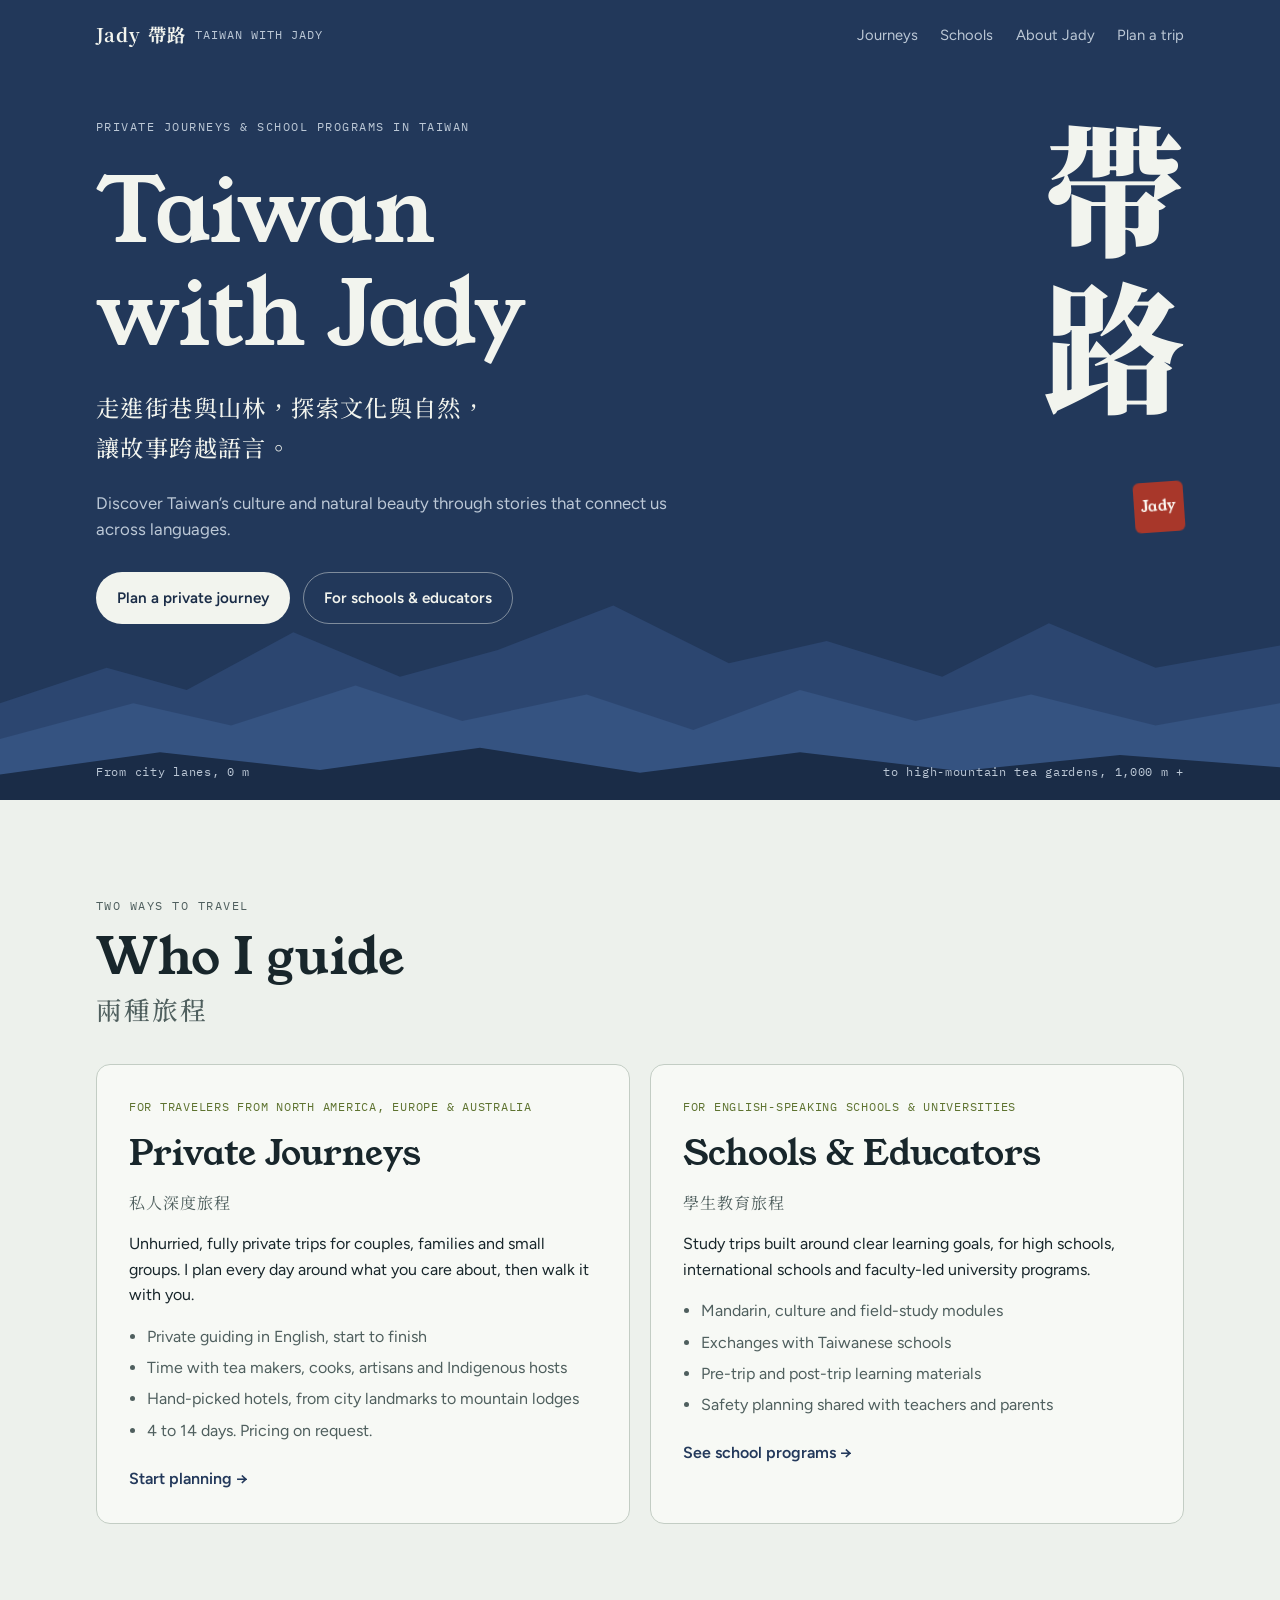
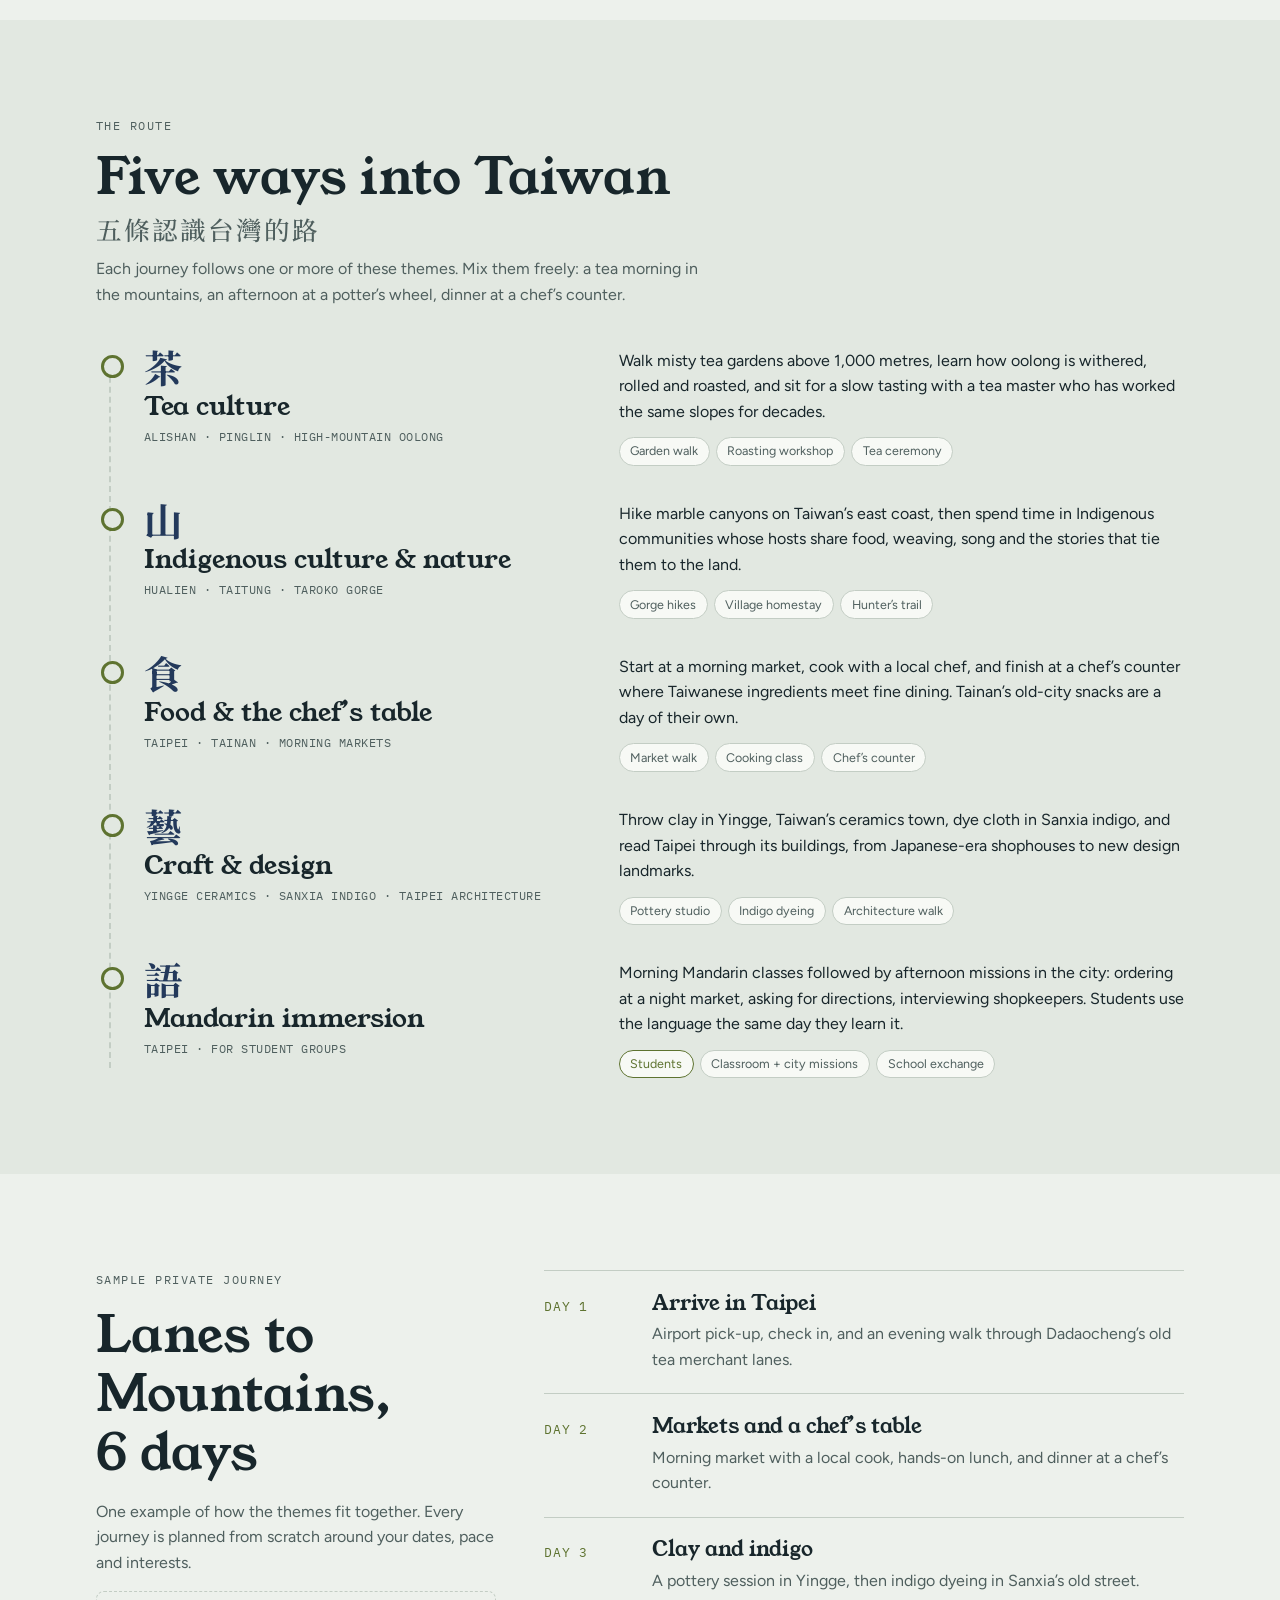
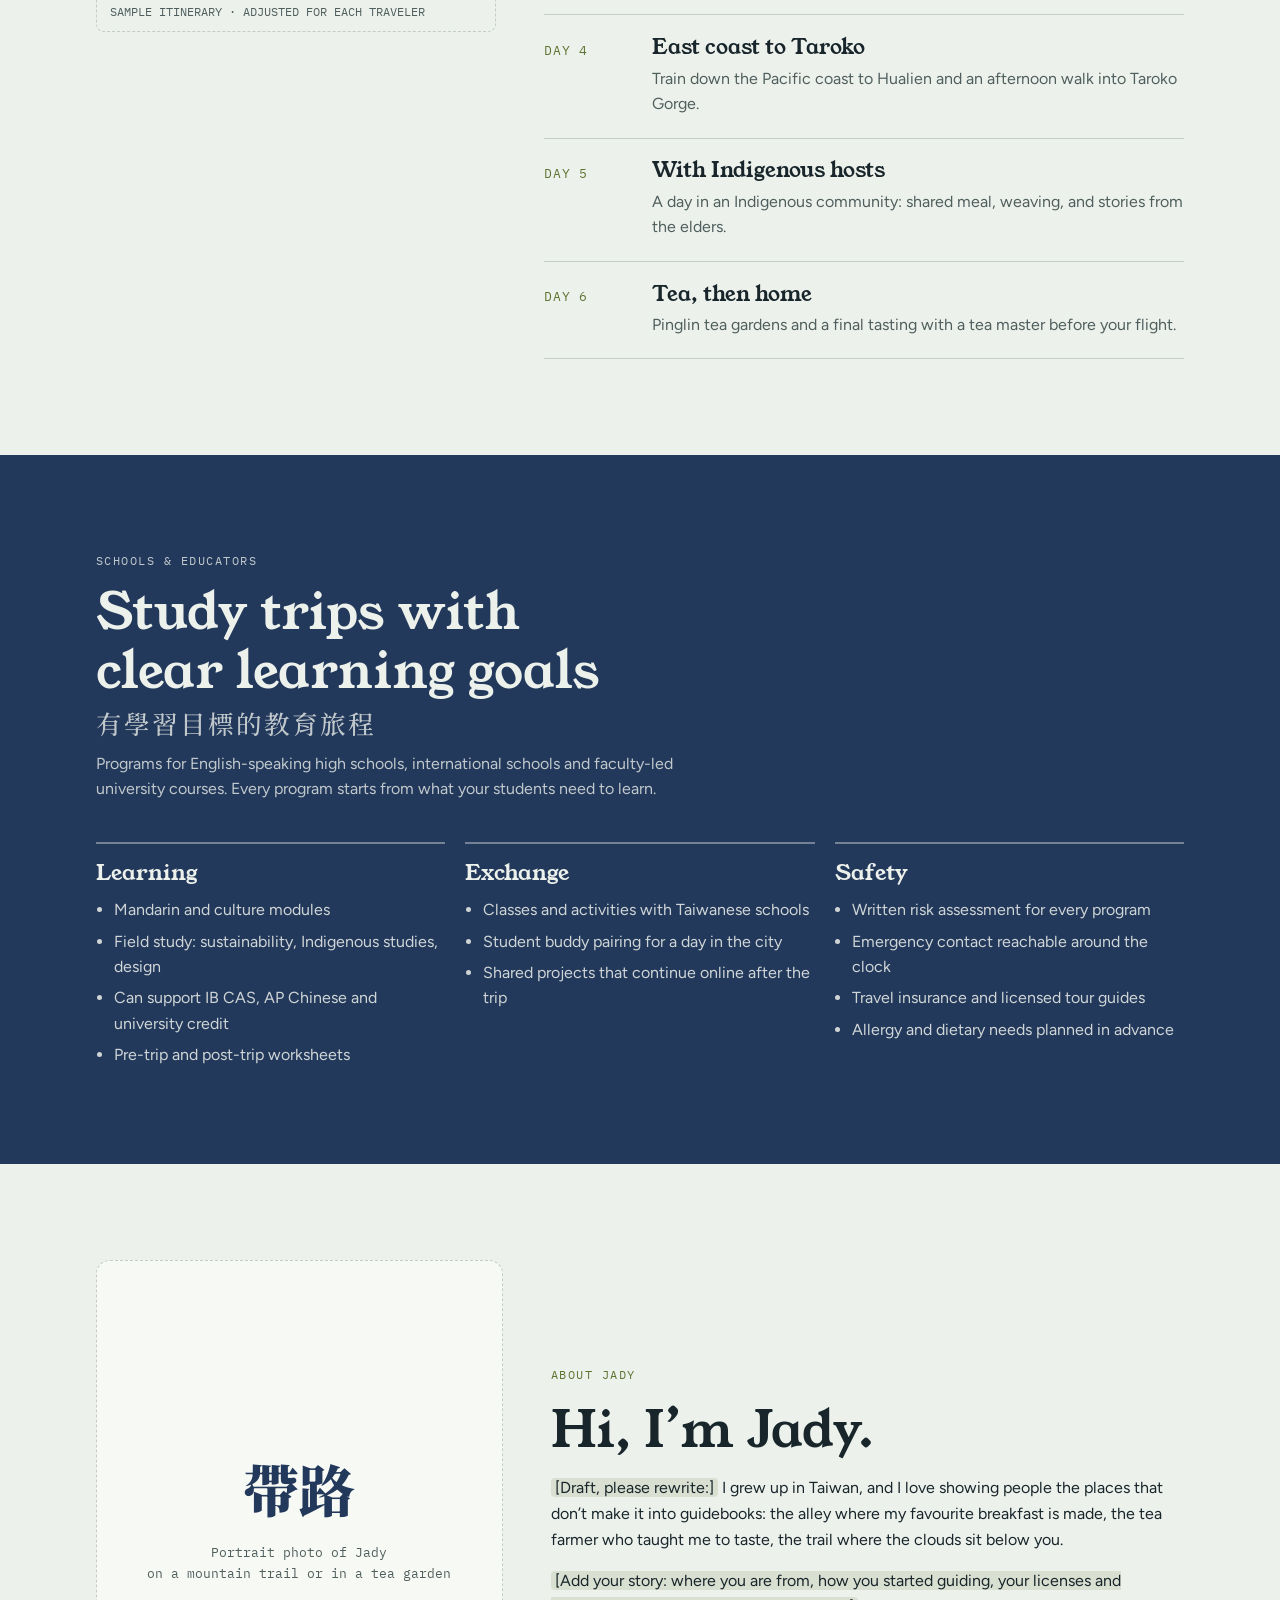
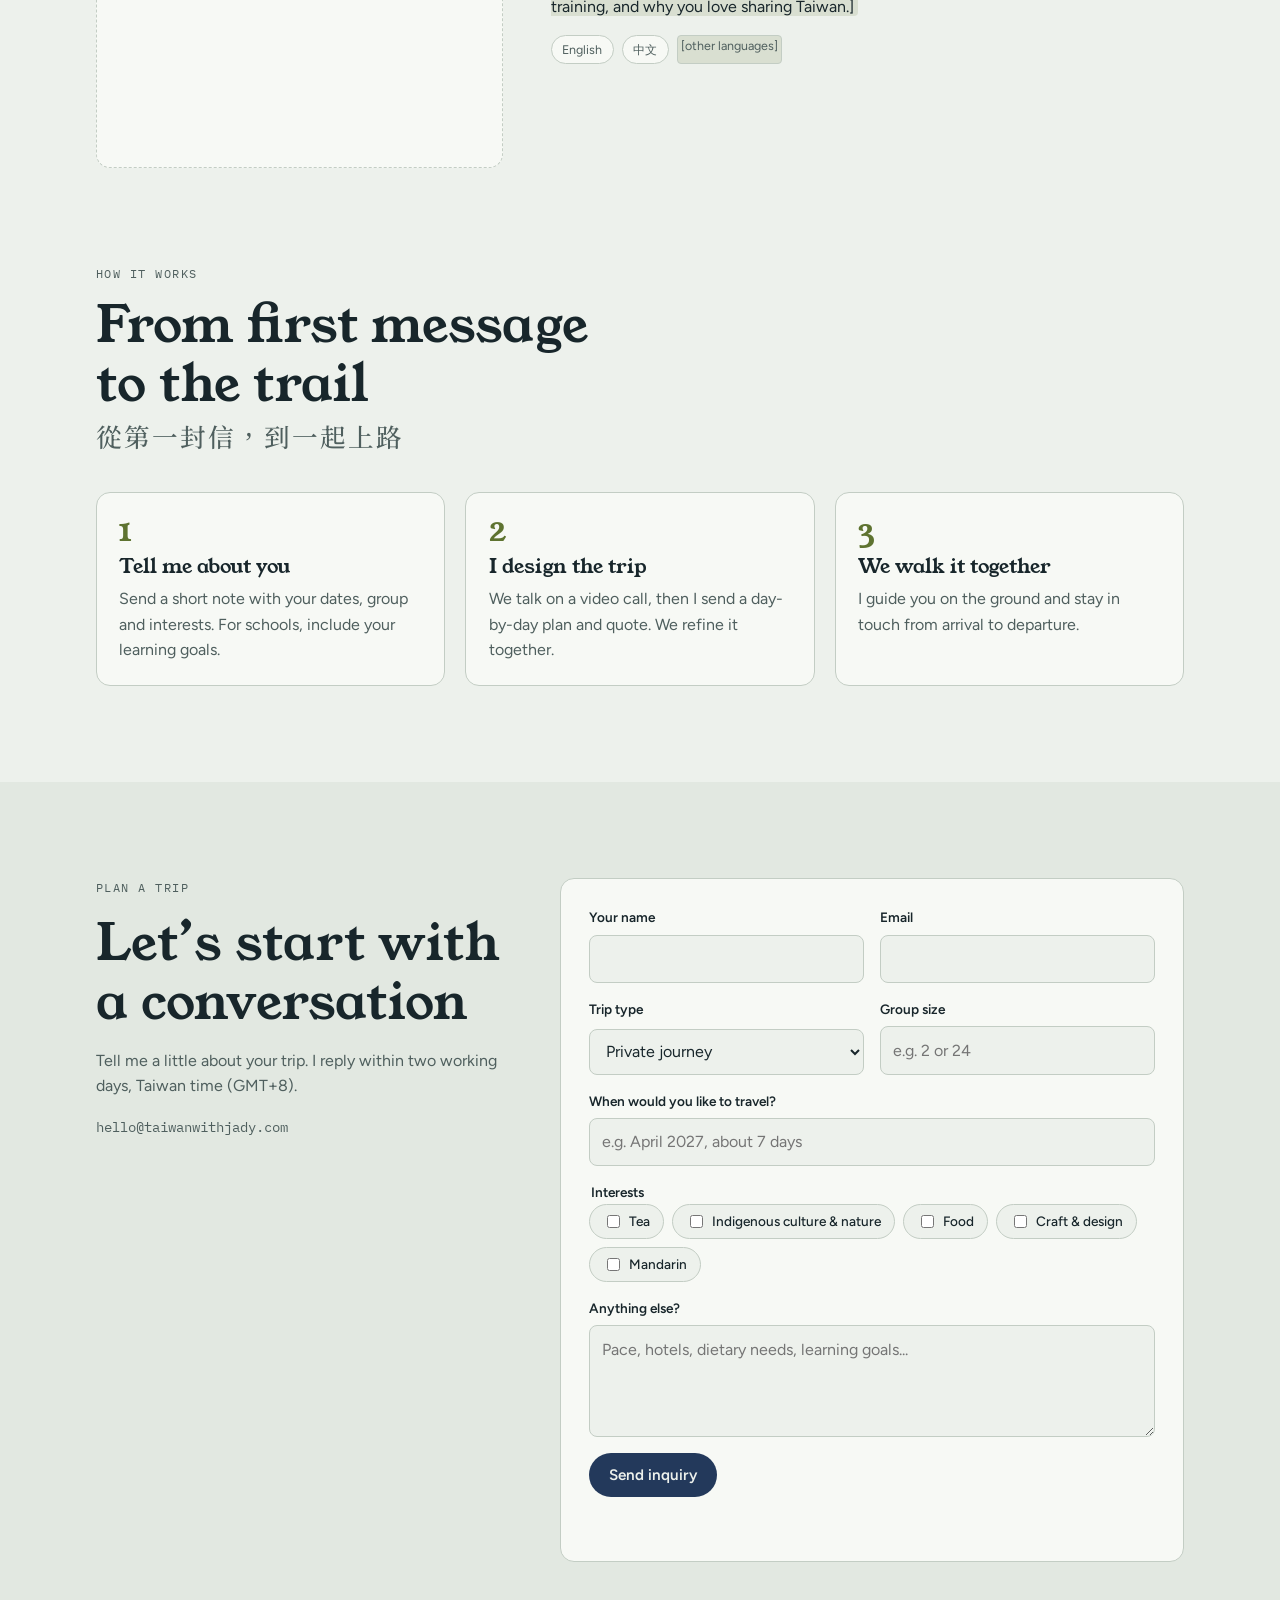
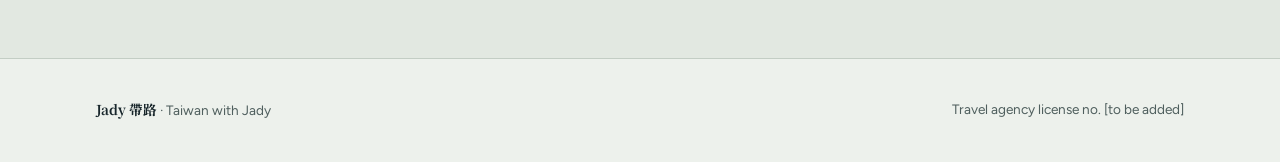
==== index.html @ 29a4a25d "Add Taiwan with Jady website Co-Authored-By: Claude Opus 5.5 <noreply@anthropic.com>" ====
<!doctype html>
<html lang="en">
<head>
<meta charset="utf-8">
<meta name="viewport" content="width=device-width, initial-scale=1, viewport-fit=cover">
<title>Taiwan with Jady | Jady 帶路</title>
<meta name="description" content="Private journeys and school study trips in Taiwan: tea, Indigenous culture and nature, food, craft and Mandarin immersion, guided by Jady.">
<meta property="og:title" content="Taiwan with Jady | Jady 帶路">
<meta property="og:description" content="Discover Taiwan’s culture and natural beauty through stories that connect us across languages.">
<meta name="color-scheme" content="light dark">
<link rel="preconnect" href="https://fonts.googleapis.com">
<link rel="preconnect" href="https://fonts.gstatic.com" crossorigin>
<link rel="stylesheet" href="https://fonts.googleapis.com/css2?family=Young+Serif&family=Noto+Serif+TC:wght@500;700;900&family=Figtree:wght@400;500;600&family=IBM+Plex+Mono:wght@400;500&display=swap">
<style>
/* Layout: an indigo-dyed mountain hero, then the page walks a dashed trail from city lanes to mountain tea gardens; each stop is a theme. */
:root{
  --paper:#EDF1EC;      /* mountain mist, faint tea-green bias */
  --paper-2:#E2E8E1;
  --card:#F7F9F5;
  --ink:#18262B;
  --muted:#4F5F5E;
  --line:#C3CDC4;
  --indigo:#23395B;     /* 藍染 indigo */
  --tea:#5E7330;        /* oolong leaf */
  --seal:#A8372A;       /* name-seal red, used only for the seal */
  --hero-bg:#22385A;
  --hero-fg:#F2F4EE;
  --hero-muted:#BCC8D6;
  --ridge-1:#2C4670;
  --ridge-2:#355381;
  --ridge-3:#1A2C47;
  --btn-bg:#F2F4EE;
  --btn-fg:#1A2C47;
  --focus:#C99A3B;

  --f-display:"Young Serif", "Iowan Old Style", Georgia, serif;
  --f-han:"Noto Serif TC", "Songti TC", "PMingLiU", serif;
  --f-body:"Figtree", "Helvetica Neue", Arial, sans-serif;
  --f-mono:"IBM Plex Mono", ui-monospace, Menlo, monospace;

  --s-1:.875rem; --s0:1rem; --s1:1.25rem; --s2:1.6rem; --s3:2.2rem; --s4:3.2rem;
  --wrap:1120px;
}
@media (prefers-color-scheme: dark){
  :root:not([data-theme="light"]){
    --paper:#10181B; --paper-2:#152024; --card:#18252A; --ink:#E3E9E3; --muted:#A3B1AC; --line:#2F3F42;
    --indigo:#9DB4DE; --tea:#A9BE6E; --seal:#D0604F;
    --hero-bg:#0F1A2B; --hero-fg:#EEF1EA; --hero-muted:#9EAEC2;
    --ridge-1:#16243A; --ridge-2:#1C2E4A; --ridge-3:#0A1320;
    --btn-bg:#EEF1EA; --btn-fg:#0F1A2B; --focus:#E0B456; color-scheme:dark;
  }
}
:root[data-theme="dark"]{
  --paper:#10181B; --paper-2:#152024; --card:#18252A; --ink:#E3E9E3; --muted:#A3B1AC; --line:#2F3F42;
  --indigo:#9DB4DE; --tea:#A9BE6E; --seal:#D0604F;
  --hero-bg:#0F1A2B; --hero-fg:#EEF1EA; --hero-muted:#9EAEC2;
  --ridge-1:#16243A; --ridge-2:#1C2E4A; --ridge-3:#0A1320;
  --btn-bg:#EEF1EA; --btn-fg:#0F1A2B; --focus:#E0B456; color-scheme:dark;
}

*{box-sizing:border-box}
html{scroll-behavior:smooth}
img{max-width:100%}
[hidden]{display:none!important}
body{margin:0;background:var(--paper);color:var(--ink);font-family:var(--f-body);font-size:var(--s0);line-height:1.6}
h1,h2,h3{font-family:var(--f-display);font-weight:400;line-height:1.15;text-wrap:balance;margin:0}
p{margin:0}
a{color:inherit}
:focus-visible{outline:3px solid var(--focus);outline-offset:3px;border-radius:4px}
.wrap{max-width:var(--wrap);margin:0 auto;padding-left:max(16px, env(safe-area-inset-left, 0px));padding-right:max(16px, env(safe-area-inset-right, 0px))}
.eyebrow{font-family:var(--f-mono);font-size:.78rem;letter-spacing:.12em;text-transform:uppercase;color:var(--tea)}
.han{font-family:var(--f-han)}
section{padding-block:clamp(3.5rem,8vw,6rem)}
.sec-head{display:grid;gap:.75rem;max-width:44rem;margin-bottom:2.5rem}
.sec-head h2{font-size:clamp(1.9rem,4vw,var(--s4))}
.sec-head h2 .han{display:block;font-size:.5em;font-weight:500;color:var(--muted);margin-top:.5rem;letter-spacing:.08em}
.sec-head p{color:var(--muted);max-width:62ch}

/* ---------- Hero ---------- */
.hero{background:var(--hero-bg);color:var(--hero-fg);position:relative;overflow:hidden}
.nav{display:flex;align-items:center;justify-content:space-between;gap:1rem;padding-block:1.25rem;position:relative;z-index:2;flex-wrap:wrap}
.brand{display:flex;align-items:center;gap:.6rem;text-decoration:none}
.brand b{font-family:var(--f-han);font-weight:700;font-size:1.15rem;letter-spacing:.06em}
.brand span{font-family:var(--f-mono);font-size:.75rem;color:var(--hero-muted);letter-spacing:.08em}
.nav ul{list-style:none;margin:0;padding:0;display:flex;gap:1.4rem;flex-wrap:wrap}
.nav ul a{text-decoration:none;font-size:.92rem;color:var(--hero-muted)}
.nav ul a:hover{color:var(--hero-fg)}
.hero-body{position:relative;z-index:2;display:grid;grid-template-columns:1fr auto;gap:2rem;align-items:start;padding-block:3rem 11rem}
.hero-copy{min-width:0;display:grid;gap:1.4rem;max-width:40rem}
.hero h1{font-size:clamp(2.8rem,7.5vw,5.6rem);letter-spacing:-.01em}
.hero .zh-line{font-family:var(--f-han);font-size:clamp(1.15rem,2.2vw,1.45rem);font-weight:500;letter-spacing:.06em;line-height:1.7}
.hero .en-line{color:var(--hero-muted);font-size:1.05rem;max-width:52ch}
.cta-row{display:flex;gap:.8rem;flex-wrap:wrap;margin-top:.4rem}
.btn{display:inline-flex;align-items:center;gap:.5rem;padding:.8rem 1.25rem;border-radius:999px;font-weight:600;font-size:.95rem;text-decoration:none;border:1.5px solid transparent;cursor:pointer;font-family:var(--f-body)}
.btn-solid{background:var(--btn-bg);color:var(--btn-fg)}
.btn-ghost{border-color:color-mix(in srgb, var(--hero-fg) 45%, transparent);color:var(--hero-fg)}
.btn-ghost:hover{border-color:var(--hero-fg)}
.vertical{writing-mode:vertical-rl;font-family:var(--f-han);font-weight:900;font-size:clamp(4.5rem,11vw,9rem);line-height:1;letter-spacing:.12em;display:flex;align-items:flex-start;gap:.3em;user-select:none}
.seal{writing-mode:horizontal-tb;font-family:var(--f-display);font-weight:400;font-size:.95rem;letter-spacing:.02em;background:var(--seal);color:#FBF6F0;width:3.1rem;height:3.1rem;display:grid;place-items:center;border-radius:6px;transform:rotate(-4deg);margin-top:.4rem}
.ridges{position:absolute;left:0;right:0;bottom:-1px;width:100%;height:auto;z-index:1;display:block}
.hero-meta{position:absolute;z-index:2;bottom:1.1rem;left:0;right:0}
.hero-meta .wrap{display:flex;justify-content:space-between;gap:1rem;flex-wrap:wrap;font-family:var(--f-mono);font-size:.74rem;color:var(--hero-muted);letter-spacing:.06em}

/* ---------- Two doors ---------- */
.doors{display:grid;grid-template-columns:repeat(2,minmax(0,1fr));gap:1.25rem}
.door{background:var(--card);border:1px solid var(--line);border-radius:14px;padding:2rem;display:grid;gap:1rem;align-content:start}
.door h3{font-size:var(--s3)}
.door .han{color:var(--muted);font-size:1rem;letter-spacing:.06em}
.door ul{margin:0;padding-left:1.1rem;display:grid;gap:.35rem;color:var(--muted)}
.door a.more{font-weight:600;color:var(--indigo);text-decoration:none;margin-top:.4rem}
.door a.more:hover{text-decoration:underline}
.door .who{font-family:var(--f-mono);font-size:.78rem;color:var(--tea);letter-spacing:.06em}

/* ---------- Trail of themes ---------- */
.trail-sec{background:var(--paper-2)}
.trail{position:relative;display:grid;gap:2.2rem;padding-left:3rem}
.trail::before{content:"";position:absolute;left:.8rem;top:.6rem;bottom:.6rem;border-left:2px dashed var(--line)}
.stop{position:relative;display:grid;grid-template-columns:minmax(0,1fr) minmax(0,1.3fr);gap:1.5rem 2.5rem;align-items:start}
.stop::before{content:"";position:absolute;left:-2.68rem;top:.45rem;width:1.05rem;height:1.05rem;border-radius:50%;background:var(--paper-2);border:3px solid var(--tea)}
.stop-title{display:grid;gap:.35rem;min-width:0}
.stop-title .han{font-size:2.4rem;font-weight:700;line-height:1;color:var(--indigo)}
.stop-title h3{font-size:var(--s2)}
.stop-title .where{font-family:var(--f-mono);font-size:.78rem;color:var(--muted);letter-spacing:.04em}
.stop-body{display:grid;gap:.8rem;min-width:0}
.stop-body p{color:var(--ink)}
.tags{display:flex;flex-wrap:wrap;gap:.4rem}
.tag{font-size:.78rem;padding:.2rem .65rem;border-radius:999px;border:1px solid var(--line);color:var(--muted);background:var(--card)}
.tag.students{border-color:var(--tea);color:var(--tea)}

/* ---------- Sample journey ---------- */
.journey{display:grid;grid-template-columns:minmax(0,1fr) minmax(0,1.6fr);gap:3rem;align-items:start}
.journey-intro{display:grid;gap:1rem;position:sticky;top:calc(env(safe-area-inset-top, 0px) + 1.5rem)}
.journey-intro p{color:var(--muted)}
.note{font-family:var(--f-mono);font-size:.76rem;color:var(--muted);border:1px dashed var(--line);border-radius:8px;padding:.6rem .8rem}
.days{list-style:none;margin:0;padding:0;display:grid}
.day{display:grid;grid-template-columns:5.5rem minmax(0,1fr);gap:1.25rem;padding-block:1.3rem;border-top:1px solid var(--line)}
.day:last-child{border-bottom:1px solid var(--line)}
.day-n{font-family:var(--f-mono);font-size:.8rem;color:var(--tea);letter-spacing:.06em;padding-top:.3rem}
.day h3{font-size:1.3rem;margin-bottom:.35rem}
.day p{color:var(--muted)}

/* ---------- Schools ---------- */
.schools{background:var(--indigo);color:var(--paper)}
.schools .eyebrow{color:color-mix(in srgb, var(--paper) 75%, transparent)}
.schools .sec-head p,.schools .sec-head h2 .han{color:color-mix(in srgb, var(--paper) 78%, transparent)}
.school-grid{display:grid;grid-template-columns:repeat(3,minmax(0,1fr));gap:1.25rem}
.school-col{border-top:2px solid color-mix(in srgb, var(--paper) 40%, transparent);padding-top:1.1rem;display:grid;gap:.7rem;align-content:start}
.school-col h3{font-size:1.35rem}
.school-col ul{margin:0;padding-left:1.1rem;display:grid;gap:.35rem;color:color-mix(in srgb, var(--paper) 85%, transparent)}

/* ---------- About ---------- */
.about{display:grid;grid-template-columns:minmax(0,.9fr) minmax(0,1.4fr);gap:3rem;align-items:center}
.portrait{aspect-ratio:4/5;max-width:100%;border-radius:14px;border:1.5px dashed var(--line);background:var(--card);display:grid;place-items:center;text-align:center;padding:1.5rem;color:var(--muted);font-family:var(--f-mono);font-size:.8rem}
.portrait .han{font-size:3.5rem;font-weight:900;color:var(--indigo);display:block;margin-bottom:.6rem;font-family:var(--f-han)}
.about-copy{display:grid;gap:1rem}
.about-copy h2{font-size:clamp(1.9rem,4vw,var(--s4))}
.about-copy p{max-width:62ch}
.placeholder{background:color-mix(in srgb, var(--tea) 14%, transparent);border-radius:4px;padding:0 .25em}
.lang{display:flex;gap:.5rem;flex-wrap:wrap}

/* ---------- Steps ---------- */
.steps{display:grid;grid-template-columns:repeat(3,minmax(0,1fr));gap:1.25rem;list-style:none;margin:0;padding:0;counter-reset:s}
.steps li{counter-increment:s;display:grid;gap:.5rem;align-content:start;padding:1.4rem;border:1px solid var(--line);border-radius:14px;background:var(--card)}
.steps li::before{content:counter(s);font-family:var(--f-display);font-size:2rem;color:var(--tea);line-height:1}
.steps h3{font-size:1.25rem}
.steps p{color:var(--muted)}

/* ---------- Form ---------- */
.plan{background:var(--paper-2)}
.plan-grid{display:grid;grid-template-columns:minmax(0,1fr) minmax(0,1.5fr);gap:3rem;align-items:start}
.plan-grid aside{display:grid;gap:1rem}
.plan-grid aside p{color:var(--muted)}
.contact{font-family:var(--f-mono);font-size:.9rem;user-select:all}
form{display:grid;grid-template-columns:repeat(2,minmax(0,1fr));gap:1rem;background:var(--card);border:1px solid var(--line);border-radius:14px;padding:1.75rem}
.field{display:grid;gap:.35rem;min-width:0}
.field.full{grid-column:1/-1}
label,legend{font-size:.85rem;font-weight:600}
input,select,textarea{font:inherit;color:var(--ink);background:var(--paper);border:1px solid var(--line);border-radius:8px;padding:.65rem .75rem;width:100%}
textarea{min-height:7rem;resize:vertical}
fieldset{border:0;margin:0;padding:0;display:grid;gap:.5rem}
.checks{display:flex;flex-wrap:wrap;gap:.5rem}
.checks label{font-weight:500;display:flex;align-items:center;gap:.4rem;border:1px solid var(--line);border-radius:999px;padding:.35rem .8rem;cursor:pointer;background:var(--paper)}
.checks input{width:auto;accent-color:var(--tea)}
.submit{background:var(--indigo);color:var(--paper);border:0;justify-self:start}
.status{grid-column:1/-1;font-size:.9rem;color:var(--tea);min-height:1.4em}

footer{padding-block:2.5rem;border-top:1px solid var(--line)}
footer .wrap{display:flex;justify-content:space-between;gap:1rem;flex-wrap:wrap;font-size:.85rem;color:var(--muted)}
footer .han{font-weight:700;color:var(--ink)}

@media (max-width:860px){
  .doors,.journey,.about,.plan-grid{grid-template-columns:1fr}
  .school-grid,.steps{grid-template-columns:1fr}
  .stop{grid-template-columns:1fr;gap:.8rem}
  .journey-intro{position:static}
}
@media (max-width:600px){
  .hero-body{grid-template-columns:1fr;padding-block:1.5rem 8rem}
  .vertical{writing-mode:horizontal-tb;font-size:3.6rem;order:-1;align-items:center}
  .nav ul{gap:1rem}
  form{grid-template-columns:1fr;padding:1.25rem}
  .door{padding:1.4rem}
  .trail{padding-left:2.2rem}
  .trail::before{left:.45rem}
  .stop::before{left:-2.15rem}
  .day{grid-template-columns:1fr;gap:.3rem}
}
@media (prefers-reduced-motion:no-preference){
  .btn,.door a.more{transition:background-color .2s, border-color .2s, color .2s}
}
</style>
</head>
<body>

<header class="hero">
  <div class="wrap nav">
    <a class="brand" href="#top" id="top"><b>Jady 帶路</b><span>TAIWAN WITH JADY</span></a>
    <nav aria-label="Main">
      <ul>
        <li><a href="#themes">Journeys</a></li>
        <li><a href="#schools">Schools</a></li>
        <li><a href="#about">About Jady</a></li>
        <li><a href="#plan">Plan a trip</a></li>
      </ul>
    </nav>
  </div>

  <div class="wrap hero-body">
    <div class="hero-copy">
      <p class="eyebrow" style="color:var(--hero-muted)">Private journeys &amp; school programs in Taiwan</p>
      <h1>Taiwan with Jady</h1>
      <p class="zh-line">走進街巷與山林，探索文化與自然，<br>讓故事跨越語言。</p>
      <p class="en-line">Discover Taiwan’s culture and natural beauty through stories that connect us across languages.</p>
      <div class="cta-row">
        <a class="btn btn-solid" href="#plan">Plan a private journey</a>
        <a class="btn btn-ghost" href="#schools">For schools &amp; educators</a>
      </div>
    </div>
    <div class="vertical" aria-hidden="true">帶路<span class="seal">Jady</span></div>
  </div>

  <svg class="ridges" viewBox="0 0 1440 260" preserveAspectRatio="none" aria-hidden="true">
    <path fill="var(--ridge-1)" d="M0 150 L120 110 L210 135 L330 70 L450 120 L560 90 L690 40 L820 105 L930 80 L1060 120 L1180 60 L1300 110 L1440 85 L1440 260 L0 260Z"/>
    <path fill="var(--ridge-2)" d="M0 190 L150 150 L260 175 L400 130 L520 170 L660 140 L780 180 L900 135 L1030 170 L1160 140 L1300 175 L1440 150 L1440 260 L0 260Z"/>
    <path fill="var(--ridge-3)" d="M0 230 L180 205 L360 225 L540 200 L720 228 L900 205 L1080 226 L1260 208 L1440 222 L1440 260 L0 260Z"/>
  </svg>
  <div class="hero-meta">
    <div class="wrap"><span>From city lanes, 0 m</span><span>to high-mountain tea gardens, 1,000 m +</span></div>
  </div>
</header>

<main>
  <!-- Two doors -->
  <section id="doors">
    <div class="wrap">
      <div class="sec-head">
        <p class="eyebrow">Two ways to travel</p>
        <h2>Who I guide<span class="han">兩種旅程</span></h2>
      </div>
      <div class="doors">
        <article class="door">
          <p class="who">FOR TRAVELERS FROM NORTH AMERICA, EUROPE &amp; AUSTRALIA</p>
          <h3>Private Journeys</h3>
          <p class="han">私人深度旅程</p>
          <p>Unhurried, fully private trips for couples, families and small groups. I plan every day around what you care about, then walk it with you.</p>
          <ul>
            <li>Private guiding in English, start to finish</li>
            <li>Time with tea makers, cooks, artisans and Indigenous hosts</li>
            <li>Hand-picked hotels, from city landmarks to mountain lodges</li>
            <li>4 to 14 days. Pricing on request.</li>
          </ul>
          <a class="more" href="#plan">Start planning →</a>
        </article>
        <article class="door">
          <p class="who">FOR ENGLISH-SPEAKING SCHOOLS &amp; UNIVERSITIES</p>
          <h3>Schools &amp; Educators</h3>
          <p class="han">學生教育旅程</p>
          <p>Study trips built around clear learning goals, for high schools, international schools and faculty-led university programs.</p>
          <ul>
            <li>Mandarin, culture and field-study modules</li>
            <li>Exchanges with Taiwanese schools</li>
            <li>Pre-trip and post-trip learning materials</li>
            <li>Safety planning shared with teachers and parents</li>
          </ul>
          <a class="more" href="#schools">See school programs →</a>
        </article>
      </div>
    </div>
  </section>

  <!-- Themes trail -->
  <section class="trail-sec" id="themes">
    <div class="wrap">
      <div class="sec-head">
        <p class="eyebrow">The route</p>
        <h2>Five ways into Taiwan<span class="han">五條認識台灣的路</span></h2>
        <p>Each journey follows one or more of these themes. Mix them freely: a tea morning in the mountains, an afternoon at a potter’s wheel, dinner at a chef’s counter.</p>
      </div>

      <div class="trail">
        <article class="stop">
          <div class="stop-title">
            <span class="han">茶</span>
            <h3>Tea culture</h3>
            <span class="where">ALISHAN · PINGLIN · HIGH-MOUNTAIN OOLONG</span>
          </div>
          <div class="stop-body">
            <p>Walk misty tea gardens above 1,000 metres, learn how oolong is withered, rolled and roasted, and sit for a slow tasting with a tea master who has worked the same slopes for decades.</p>
            <div class="tags"><span class="tag">Garden walk</span><span class="tag">Roasting workshop</span><span class="tag">Tea ceremony</span></div>
          </div>
        </article>

        <article class="stop">
          <div class="stop-title">
            <span class="han">山</span>
            <h3>Indigenous culture &amp; nature</h3>
            <span class="where">HUALIEN · TAITUNG · TAROKO GORGE</span>
          </div>
          <div class="stop-body">
            <p>Hike marble canyons on Taiwan’s east coast, then spend time in Indigenous communities whose hosts share food, weaving, song and the stories that tie them to the land.</p>
            <div class="tags"><span class="tag">Gorge hikes</span><span class="tag">Village homestay</span><span class="tag">Hunter’s trail</span></div>
          </div>
        </article>

        <article class="stop">
          <div class="stop-title">
            <span class="han">食</span>
            <h3>Food &amp; the chef’s table</h3>
            <span class="where">TAIPEI · TAINAN · MORNING MARKETS</span>
          </div>
          <div class="stop-body">
            <p>Start at a morning market, cook with a local chef, and finish at a chef’s counter where Taiwanese ingredients meet fine dining. Tainan’s old-city snacks are a day of their own.</p>
            <div class="tags"><span class="tag">Market walk</span><span class="tag">Cooking class</span><span class="tag">Chef’s counter</span></div>
          </div>
        </article>

        <article class="stop">
          <div class="stop-title">
            <span class="han">藝</span>
            <h3>Craft &amp; design</h3>
            <span class="where">YINGGE CERAMICS · SANXIA INDIGO · TAIPEI ARCHITECTURE</span>
          </div>
          <div class="stop-body">
            <p>Throw clay in Yingge, Taiwan’s ceramics town, dye cloth in Sanxia indigo, and read Taipei through its buildings, from Japanese-era shophouses to new design landmarks.</p>
            <div class="tags"><span class="tag">Pottery studio</span><span class="tag">Indigo dyeing</span><span class="tag">Architecture walk</span></div>
          </div>
        </article>

        <article class="stop">
          <div class="stop-title">
            <span class="han">語</span>
            <h3>Mandarin immersion</h3>
            <span class="where">TAIPEI · FOR STUDENT GROUPS</span>
          </div>
          <div class="stop-body">
            <p>Morning Mandarin classes followed by afternoon missions in the city: ordering at a night market, asking for directions, interviewing shopkeepers. Students use the language the same day they learn it.</p>
            <div class="tags"><span class="tag students">Students</span><span class="tag">Classroom + city missions</span><span class="tag">School exchange</span></div>
          </div>
        </article>
      </div>
    </div>
  </section>

  <!-- Sample journey -->
  <section id="journey">
    <div class="wrap journey">
      <div class="journey-intro">
        <p class="eyebrow">Sample private journey</p>
        <h2 style="font-size:clamp(1.9rem,4vw,var(--s4))">Lanes to Mountains, 6 days</h2>
        <p>One example of how the themes fit together. Every journey is planned from scratch around your dates, pace and interests.</p>
        <p class="note">SAMPLE ITINERARY · ADJUSTED FOR EACH TRAVELER</p>
      </div>
      <ol class="days">
        <li class="day"><span class="day-n">DAY 1</span><div><h3>Arrive in Taipei</h3><p>Airport pick-up, check in, and an evening walk through Dadaocheng’s old tea merchant lanes.</p></div></li>
        <li class="day"><span class="day-n">DAY 2</span><div><h3>Markets and a chef’s table</h3><p>Morning market with a local cook, hands-on lunch, and dinner at a chef’s counter.</p></div></li>
        <li class="day"><span class="day-n">DAY 3</span><div><h3>Clay and indigo</h3><p>A pottery session in Yingge, then indigo dyeing in Sanxia’s old street.</p></div></li>
        <li class="day"><span class="day-n">DAY 4</span><div><h3>East coast to Taroko</h3><p>Train down the Pacific coast to Hualien and an afternoon walk into Taroko Gorge.</p></div></li>
        <li class="day"><span class="day-n">DAY 5</span><div><h3>With Indigenous hosts</h3><p>A day in an Indigenous community: shared meal, weaving, and stories from the elders.</p></div></li>
        <li class="day"><span class="day-n">DAY 6</span><div><h3>Tea, then home</h3><p>Pinglin tea gardens and a final tasting with a tea master before your flight.</p></div></li>
      </ol>
    </div>
  </section>

  <!-- Schools -->
  <section class="schools" id="schools">
    <div class="wrap">
      <div class="sec-head">
        <p class="eyebrow">Schools &amp; educators</p>
        <h2>Study trips with clear learning goals<span class="han">有學習目標的教育旅程</span></h2>
        <p>Programs for English-speaking high schools, international schools and faculty-led university courses. Every program starts from what your students need to learn.</p>
      </div>
      <div class="school-grid">
        <div class="school-col">
          <h3>Learning</h3>
          <ul>
            <li>Mandarin and culture modules</li>
            <li>Field study: sustainability, Indigenous studies, design</li>
            <li>Can support IB CAS, AP Chinese and university credit</li>
            <li>Pre-trip and post-trip worksheets</li>
          </ul>
        </div>
        <div class="school-col">
          <h3>Exchange</h3>
          <ul>
            <li>Classes and activities with Taiwanese schools</li>
            <li>Student buddy pairing for a day in the city</li>
            <li>Shared projects that continue online after the trip</li>
          </ul>
        </div>
        <div class="school-col">
          <h3>Safety</h3>
          <ul>
            <li>Written risk assessment for every program</li>
            <li>Emergency contact reachable around the clock</li>
            <li>Travel insurance and licensed tour guides</li>
            <li>Allergy and dietary needs planned in advance</li>
          </ul>
        </div>
      </div>
    </div>
  </section>

  <!-- About -->
  <section id="about">
    <div class="wrap about">
      <div class="portrait"><div><span class="han">帶路</span>Portrait photo of Jady<br>on a mountain trail or in a tea garden</div></div>
      <div class="about-copy">
        <p class="eyebrow">About Jady</p>
        <h2>Hi, I’m Jady.</h2>
        <p><span class="placeholder">[Draft, please rewrite:]</span> I grew up in Taiwan, and I love showing people the places that don’t make it into guidebooks: the alley where my favourite breakfast is made, the tea farmer who taught me to taste, the trail where the clouds sit below you.</p>
        <p><span class="placeholder">[Add your story: where you are from, how you started guiding, your licenses and training, and why you love sharing Taiwan.]</span></p>
        <div class="lang"><span class="tag">English</span><span class="tag">中文</span><span class="tag placeholder">[other languages]</span></div>
      </div>
    </div>
  </section>

  <!-- How it works -->
  <section style="padding-top:0">
    <div class="wrap">
      <div class="sec-head">
        <p class="eyebrow">How it works</p>
        <h2>From first message to the trail<span class="han">從第一封信，到一起上路</span></h2>
      </div>
      <ol class="steps">
        <li><h3>Tell me about you</h3><p>Send a short note with your dates, group and interests. For schools, include your learning goals.</p></li>
        <li><h3>I design the trip</h3><p>We talk on a video call, then I send a day-by-day plan and quote. We refine it together.</p></li>
        <li><h3>We walk it together</h3><p>I guide you on the ground and stay in touch from arrival to departure.</p></li>
      </ol>
    </div>
  </section>

  <!-- Plan form -->
  <section class="plan" id="plan">
    <div class="wrap plan-grid">
      <aside>
        <p class="eyebrow">Plan a trip</p>
        <h2 style="font-size:clamp(1.9rem,4vw,var(--s4))">Let’s start with a conversation</h2>
        <p>Tell me a little about your trip. I reply within two working days, Taiwan time (GMT+8).</p>
        <p class="contact">hello@taiwanwithjady.com</p>
      </aside>
      <form id="inquiry" novalidate>
        <div class="field"><label for="f-name">Your name</label><input id="f-name" name="name" autocomplete="name" required></div>
        <div class="field"><label for="f-email">Email</label><input id="f-email" name="email" type="email" autocomplete="email" required></div>
        <div class="field"><label for="f-type">Trip type</label>
          <select id="f-type" name="type"><option>Private journey</option><option>School or university group</option><option>Not sure yet</option></select></div>
        <div class="field"><label for="f-size">Group size</label><input id="f-size" name="size" type="number" min="1" placeholder="e.g. 2 or 24"></div>
        <div class="field full"><label for="f-when">When would you like to travel?</label><input id="f-when" name="when" placeholder="e.g. April 2027, about 7 days"></div>
        <fieldset class="field full">
          <legend>Interests</legend>
          <div class="checks">
            <label><input type="checkbox" id="i-tea" name="i" value="tea"> Tea</label>
            <label><input type="checkbox" id="i-ind" name="i" value="indigenous"> Indigenous culture &amp; nature</label>
            <label><input type="checkbox" id="i-food" name="i" value="food"> Food</label>
            <label><input type="checkbox" id="i-craft" name="i" value="craft"> Craft &amp; design</label>
            <label><input type="checkbox" id="i-mandarin" name="i" value="mandarin"> Mandarin</label>
          </div>
        </fieldset>
        <div class="field full"><label for="f-msg">Anything else?</label><textarea id="f-msg" name="message" placeholder="Pace, hotels, dietary needs, learning goals..."></textarea></div>
        <button class="btn submit" type="submit">Send inquiry</button>
        <p class="status" id="status" role="status"></p>
      </form>
    </div>
  </section>
</main>

<footer>
  <div class="wrap">
    <span><span class="han">Jady 帶路</span> · Taiwan with Jady</span>
    <span>Travel agency license no. [to be added]</span>
  </div>
</footer>

<script>
document.getElementById('inquiry').addEventListener('submit', function (e) {
  e.preventDefault();
  var name = document.getElementById('f-name');
  var email = document.getElementById('f-email');
  var status = document.getElementById('status');
  if (!name.value.trim() || !email.value.trim() || !email.checkValidity()) {
    status.textContent = 'Please add your name and a valid email address.';
    (name.value.trim() ? email : name).focus();
    return;
  }
  status.textContent = 'Prototype only: this form is not connected yet, so nothing was sent.';
});
</script>
</body>
</html>
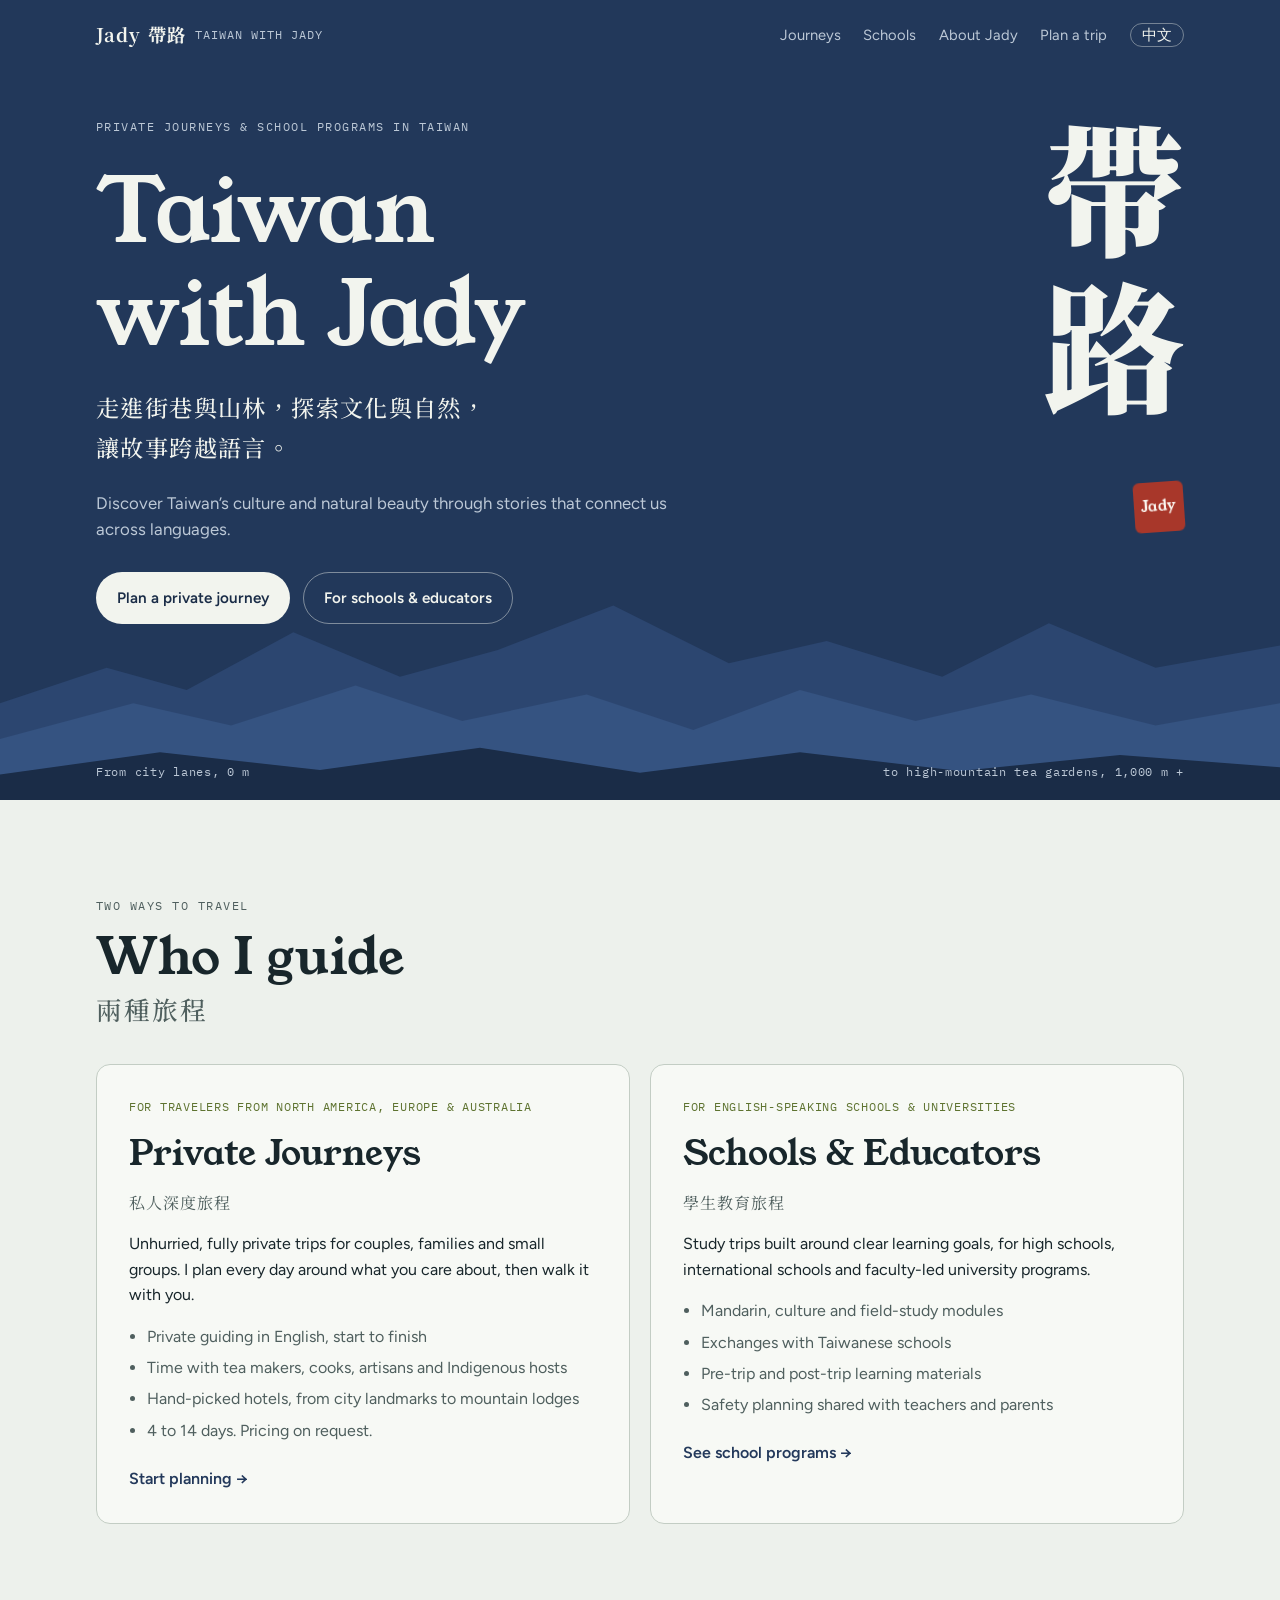
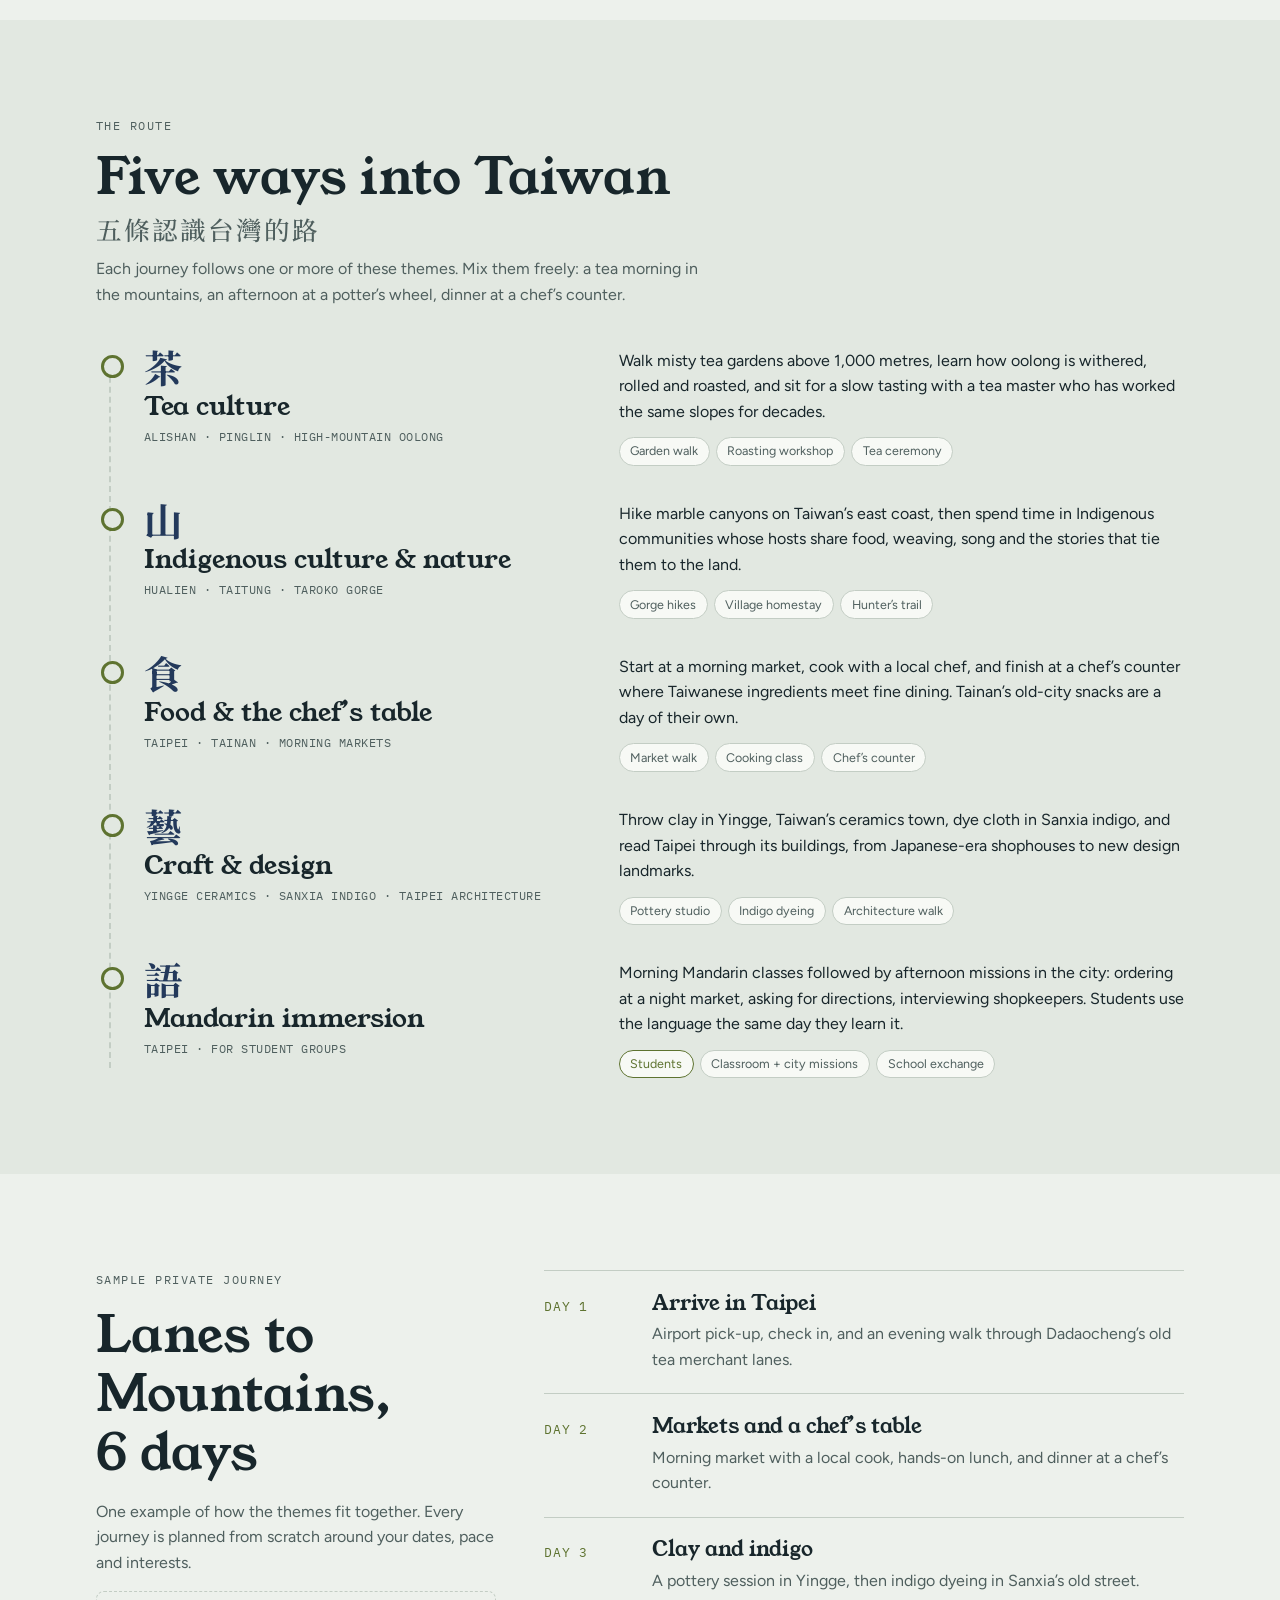
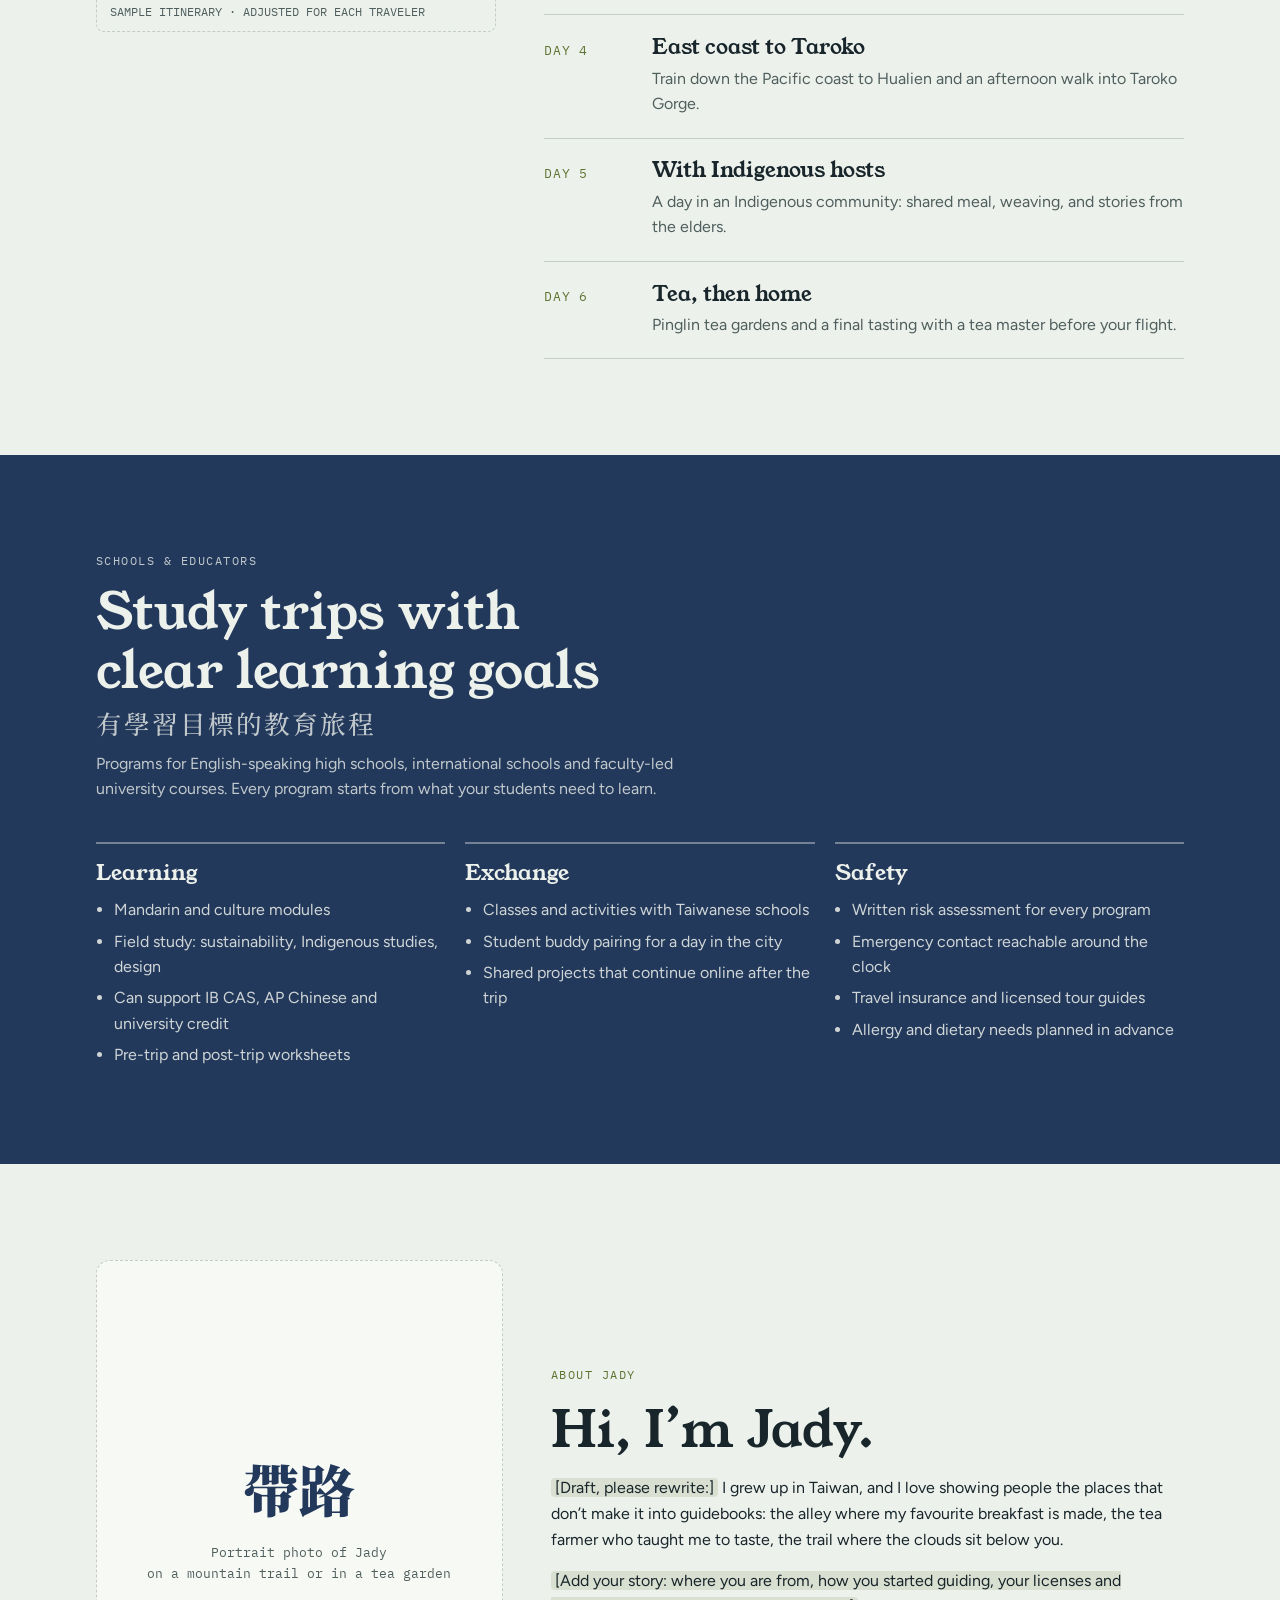
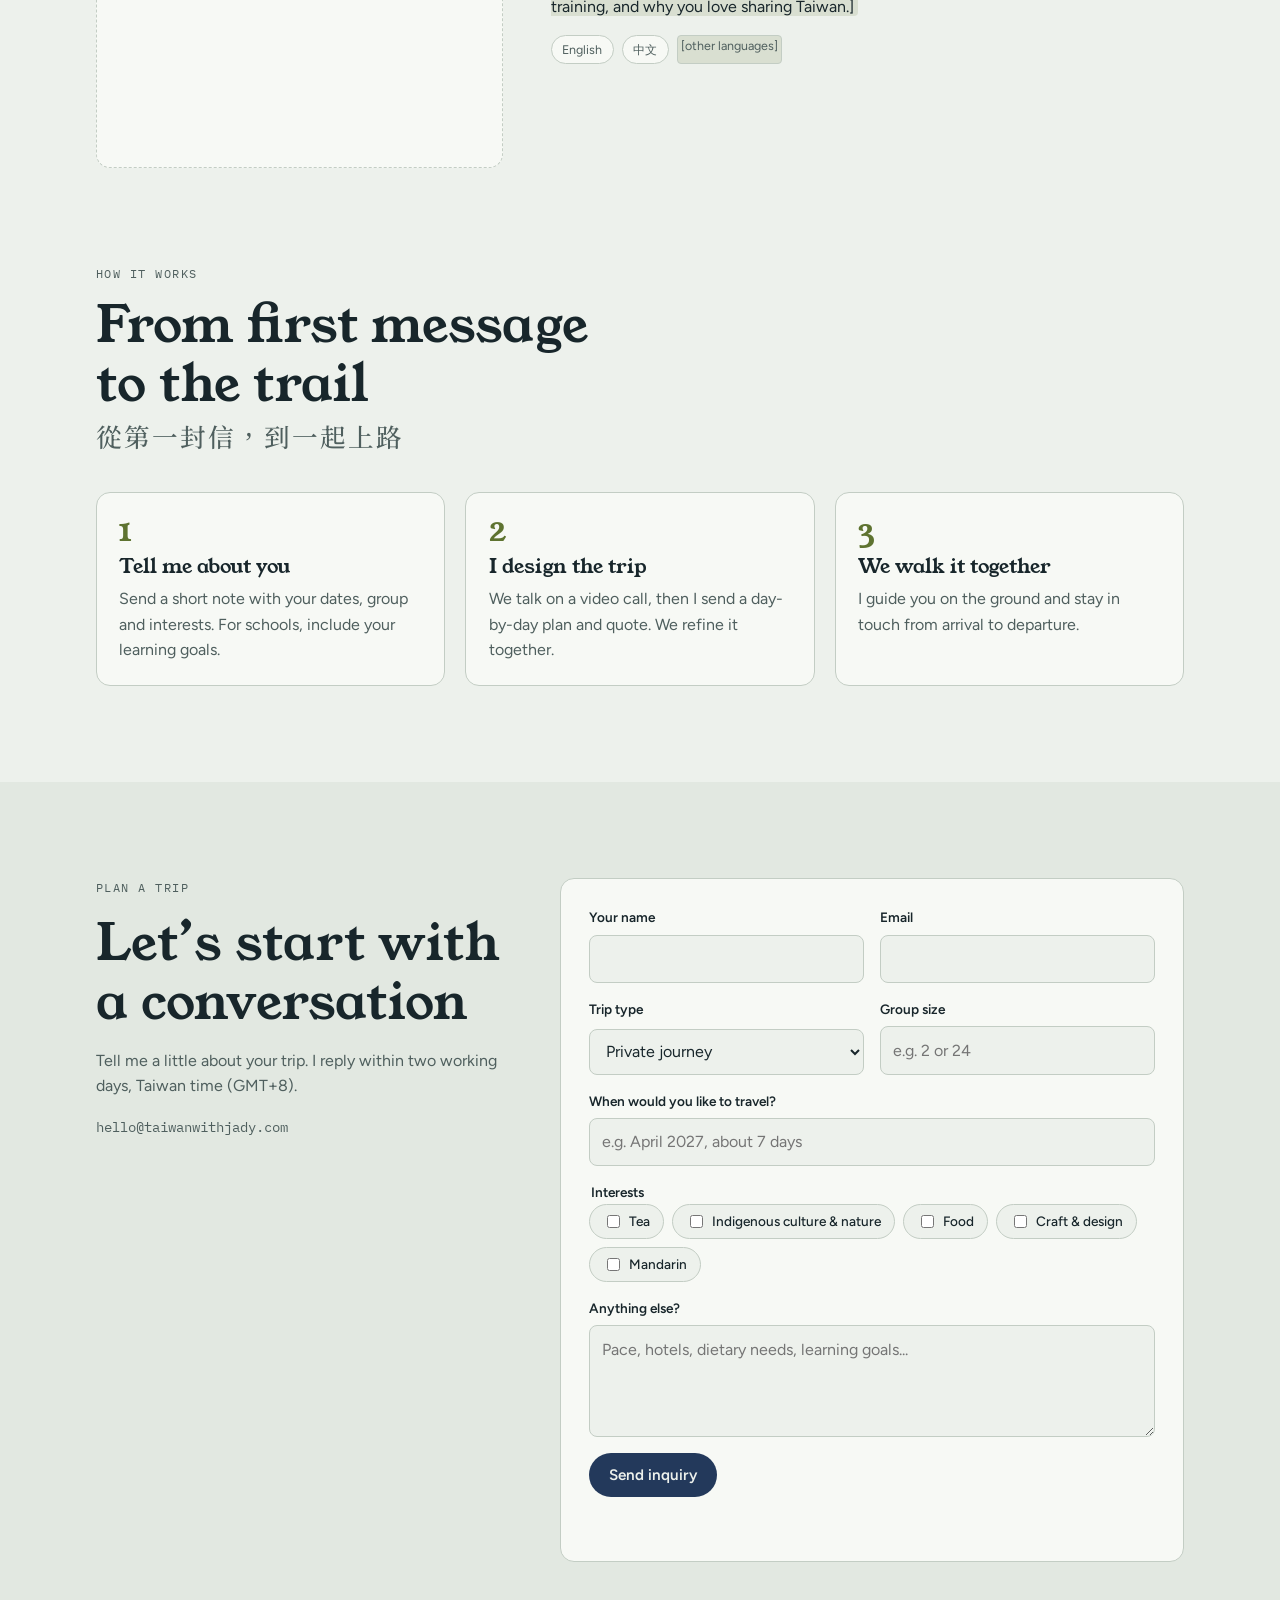
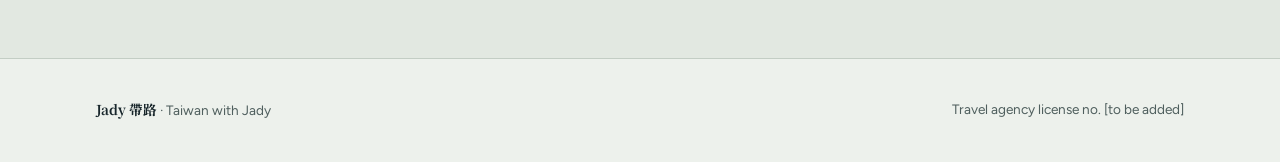
==== commit ae332c91: "Add Traditional Chinese version and shared stylesheet Co-Authored-By: Claude Opus 5.5 <noreply@anthr" ====
--- a/index.html
+++ b/index.html
@@ -11,204 +11,9 @@
 <link rel="preconnect" href="https://fonts.googleapis.com">
 <link rel="preconnect" href="https://fonts.gstatic.com" crossorigin>
 <link rel="stylesheet" href="https://fonts.googleapis.com/css2?family=Young+Serif&family=Noto+Serif+TC:wght@500;700;900&family=Figtree:wght@400;500;600&family=IBM+Plex+Mono:wght@400;500&display=swap">
-<style>
-/* Layout: an indigo-dyed mountain hero, then the page walks a dashed trail from city lanes to mountain tea gardens; each stop is a theme. */
-:root{
-  --paper:#EDF1EC;      /* mountain mist, faint tea-green bias */
-  --paper-2:#E2E8E1;
-  --card:#F7F9F5;
-  --ink:#18262B;
-  --muted:#4F5F5E;
-  --line:#C3CDC4;
-  --indigo:#23395B;     /* 藍染 indigo */
-  --tea:#5E7330;        /* oolong leaf */
-  --seal:#A8372A;       /* name-seal red, used only for the seal */
-  --hero-bg:#22385A;
-  --hero-fg:#F2F4EE;
-  --hero-muted:#BCC8D6;
-  --ridge-1:#2C4670;
-  --ridge-2:#355381;
-  --ridge-3:#1A2C47;
-  --btn-bg:#F2F4EE;
-  --btn-fg:#1A2C47;
-  --focus:#C99A3B;
-
-  --f-display:"Young Serif", "Iowan Old Style", Georgia, serif;
-  --f-han:"Noto Serif TC", "Songti TC", "PMingLiU", serif;
-  --f-body:"Figtree", "Helvetica Neue", Arial, sans-serif;
-  --f-mono:"IBM Plex Mono", ui-monospace, Menlo, monospace;
-
-  --s-1:.875rem; --s0:1rem; --s1:1.25rem; --s2:1.6rem; --s3:2.2rem; --s4:3.2rem;
-  --wrap:1120px;
-}
-@media (prefers-color-scheme: dark){
-  :root:not([data-theme="light"]){
-    --paper:#10181B; --paper-2:#152024; --card:#18252A; --ink:#E3E9E3; --muted:#A3B1AC; --line:#2F3F42;
-    --indigo:#9DB4DE; --tea:#A9BE6E; --seal:#D0604F;
-    --hero-bg:#0F1A2B; --hero-fg:#EEF1EA; --hero-muted:#9EAEC2;
-    --ridge-1:#16243A; --ridge-2:#1C2E4A; --ridge-3:#0A1320;
-    --btn-bg:#EEF1EA; --btn-fg:#0F1A2B; --focus:#E0B456; color-scheme:dark;
-  }
-}
-:root[data-theme="dark"]{
-  --paper:#10181B; --paper-2:#152024; --card:#18252A; --ink:#E3E9E3; --muted:#A3B1AC; --line:#2F3F42;
-  --indigo:#9DB4DE; --tea:#A9BE6E; --seal:#D0604F;
-  --hero-bg:#0F1A2B; --hero-fg:#EEF1EA; --hero-muted:#9EAEC2;
-  --ridge-1:#16243A; --ridge-2:#1C2E4A; --ridge-3:#0A1320;
-  --btn-bg:#EEF1EA; --btn-fg:#0F1A2B; --focus:#E0B456; color-scheme:dark;
-}
-
-*{box-sizing:border-box}
-html{scroll-behavior:smooth}
-img{max-width:100%}
-[hidden]{display:none!important}
-body{margin:0;background:var(--paper);color:var(--ink);font-family:var(--f-body);font-size:var(--s0);line-height:1.6}
-h1,h2,h3{font-family:var(--f-display);font-weight:400;line-height:1.15;text-wrap:balance;margin:0}
-p{margin:0}
-a{color:inherit}
-:focus-visible{outline:3px solid var(--focus);outline-offset:3px;border-radius:4px}
-.wrap{max-width:var(--wrap);margin:0 auto;padding-left:max(16px, env(safe-area-inset-left, 0px));padding-right:max(16px, env(safe-area-inset-right, 0px))}
-.eyebrow{font-family:var(--f-mono);font-size:.78rem;letter-spacing:.12em;text-transform:uppercase;color:var(--tea)}
-.han{font-family:var(--f-han)}
-section{padding-block:clamp(3.5rem,8vw,6rem)}
-.sec-head{display:grid;gap:.75rem;max-width:44rem;margin-bottom:2.5rem}
-.sec-head h2{font-size:clamp(1.9rem,4vw,var(--s4))}
-.sec-head h2 .han{display:block;font-size:.5em;font-weight:500;color:var(--muted);margin-top:.5rem;letter-spacing:.08em}
-.sec-head p{color:var(--muted);max-width:62ch}
-
-/* ---------- Hero ---------- */
-.hero{background:var(--hero-bg);color:var(--hero-fg);position:relative;overflow:hidden}
-.nav{display:flex;align-items:center;justify-content:space-between;gap:1rem;padding-block:1.25rem;position:relative;z-index:2;flex-wrap:wrap}
-.brand{display:flex;align-items:center;gap:.6rem;text-decoration:none}
-.brand b{font-family:var(--f-han);font-weight:700;font-size:1.15rem;letter-spacing:.06em}
-.brand span{font-family:var(--f-mono);font-size:.75rem;color:var(--hero-muted);letter-spacing:.08em}
-.nav ul{list-style:none;margin:0;padding:0;display:flex;gap:1.4rem;flex-wrap:wrap}
-.nav ul a{text-decoration:none;font-size:.92rem;color:var(--hero-muted)}
-.nav ul a:hover{color:var(--hero-fg)}
-.hero-body{position:relative;z-index:2;display:grid;grid-template-columns:1fr auto;gap:2rem;align-items:start;padding-block:3rem 11rem}
-.hero-copy{min-width:0;display:grid;gap:1.4rem;max-width:40rem}
-.hero h1{font-size:clamp(2.8rem,7.5vw,5.6rem);letter-spacing:-.01em}
-.hero .zh-line{font-family:var(--f-han);font-size:clamp(1.15rem,2.2vw,1.45rem);font-weight:500;letter-spacing:.06em;line-height:1.7}
-.hero .en-line{color:var(--hero-muted);font-size:1.05rem;max-width:52ch}
-.cta-row{display:flex;gap:.8rem;flex-wrap:wrap;margin-top:.4rem}
-.btn{display:inline-flex;align-items:center;gap:.5rem;padding:.8rem 1.25rem;border-radius:999px;font-weight:600;font-size:.95rem;text-decoration:none;border:1.5px solid transparent;cursor:pointer;font-family:var(--f-body)}
-.btn-solid{background:var(--btn-bg);color:var(--btn-fg)}
-.btn-ghost{border-color:color-mix(in srgb, var(--hero-fg) 45%, transparent);color:var(--hero-fg)}
-.btn-ghost:hover{border-color:var(--hero-fg)}
-.vertical{writing-mode:vertical-rl;font-family:var(--f-han);font-weight:900;font-size:clamp(4.5rem,11vw,9rem);line-height:1;letter-spacing:.12em;display:flex;align-items:flex-start;gap:.3em;user-select:none}
-.seal{writing-mode:horizontal-tb;font-family:var(--f-display);font-weight:400;font-size:.95rem;letter-spacing:.02em;background:var(--seal);color:#FBF6F0;width:3.1rem;height:3.1rem;display:grid;place-items:center;border-radius:6px;transform:rotate(-4deg);margin-top:.4rem}
-.ridges{position:absolute;left:0;right:0;bottom:-1px;width:100%;height:auto;z-index:1;display:block}
-.hero-meta{position:absolute;z-index:2;bottom:1.1rem;left:0;right:0}
-.hero-meta .wrap{display:flex;justify-content:space-between;gap:1rem;flex-wrap:wrap;font-family:var(--f-mono);font-size:.74rem;color:var(--hero-muted);letter-spacing:.06em}
-
-/* ---------- Two doors ---------- */
-.doors{display:grid;grid-template-columns:repeat(2,minmax(0,1fr));gap:1.25rem}
-.door{background:var(--card);border:1px solid var(--line);border-radius:14px;padding:2rem;display:grid;gap:1rem;align-content:start}
-.door h3{font-size:var(--s3)}
-.door .han{color:var(--muted);font-size:1rem;letter-spacing:.06em}
-.door ul{margin:0;padding-left:1.1rem;display:grid;gap:.35rem;color:var(--muted)}
-.door a.more{font-weight:600;color:var(--indigo);text-decoration:none;margin-top:.4rem}
-.door a.more:hover{text-decoration:underline}
-.door .who{font-family:var(--f-mono);font-size:.78rem;color:var(--tea);letter-spacing:.06em}
-
-/* ---------- Trail of themes ---------- */
-.trail-sec{background:var(--paper-2)}
-.trail{position:relative;display:grid;gap:2.2rem;padding-left:3rem}
-.trail::before{content:"";position:absolute;left:.8rem;top:.6rem;bottom:.6rem;border-left:2px dashed var(--line)}
-.stop{position:relative;display:grid;grid-template-columns:minmax(0,1fr) minmax(0,1.3fr);gap:1.5rem 2.5rem;align-items:start}
-.stop::before{content:"";position:absolute;left:-2.68rem;top:.45rem;width:1.05rem;height:1.05rem;border-radius:50%;background:var(--paper-2);border:3px solid var(--tea)}
-.stop-title{display:grid;gap:.35rem;min-width:0}
-.stop-title .han{font-size:2.4rem;font-weight:700;line-height:1;color:var(--indigo)}
-.stop-title h3{font-size:var(--s2)}
-.stop-title .where{font-family:var(--f-mono);font-size:.78rem;color:var(--muted);letter-spacing:.04em}
-.stop-body{display:grid;gap:.8rem;min-width:0}
-.stop-body p{color:var(--ink)}
-.tags{display:flex;flex-wrap:wrap;gap:.4rem}
-.tag{font-size:.78rem;padding:.2rem .65rem;border-radius:999px;border:1px solid var(--line);color:var(--muted);background:var(--card)}
-.tag.students{border-color:var(--tea);color:var(--tea)}
-
-/* ---------- Sample journey ---------- */
-.journey{display:grid;grid-template-columns:minmax(0,1fr) minmax(0,1.6fr);gap:3rem;align-items:start}
-.journey-intro{display:grid;gap:1rem;position:sticky;top:calc(env(safe-area-inset-top, 0px) + 1.5rem)}
-.journey-intro p{color:var(--muted)}
-.note{font-family:var(--f-mono);font-size:.76rem;color:var(--muted);border:1px dashed var(--line);border-radius:8px;padding:.6rem .8rem}
-.days{list-style:none;margin:0;padding:0;display:grid}
-.day{display:grid;grid-template-columns:5.5rem minmax(0,1fr);gap:1.25rem;padding-block:1.3rem;border-top:1px solid var(--line)}
-.day:last-child{border-bottom:1px solid var(--line)}
-.day-n{font-family:var(--f-mono);font-size:.8rem;color:var(--tea);letter-spacing:.06em;padding-top:.3rem}
-.day h3{font-size:1.3rem;margin-bottom:.35rem}
-.day p{color:var(--muted)}
-
-/* ---------- Schools ---------- */
-.schools{background:var(--indigo);color:var(--paper)}
-.schools .eyebrow{color:color-mix(in srgb, var(--paper) 75%, transparent)}
-.schools .sec-head p,.schools .sec-head h2 .han{color:color-mix(in srgb, var(--paper) 78%, transparent)}
-.school-grid{display:grid;grid-template-columns:repeat(3,minmax(0,1fr));gap:1.25rem}
-.school-col{border-top:2px solid color-mix(in srgb, var(--paper) 40%, transparent);padding-top:1.1rem;display:grid;gap:.7rem;align-content:start}
-.school-col h3{font-size:1.35rem}
-.school-col ul{margin:0;padding-left:1.1rem;display:grid;gap:.35rem;color:color-mix(in srgb, var(--paper) 85%, transparent)}
-
-/* ---------- About ---------- */
-.about{display:grid;grid-template-columns:minmax(0,.9fr) minmax(0,1.4fr);gap:3rem;align-items:center}
-.portrait{aspect-ratio:4/5;max-width:100%;border-radius:14px;border:1.5px dashed var(--line);background:var(--card);display:grid;place-items:center;text-align:center;padding:1.5rem;color:var(--muted);font-family:var(--f-mono);font-size:.8rem}
-.portrait .han{font-size:3.5rem;font-weight:900;color:var(--indigo);display:block;margin-bottom:.6rem;font-family:var(--f-han)}
-.about-copy{display:grid;gap:1rem}
-.about-copy h2{font-size:clamp(1.9rem,4vw,var(--s4))}
-.about-copy p{max-width:62ch}
-.placeholder{background:color-mix(in srgb, var(--tea) 14%, transparent);border-radius:4px;padding:0 .25em}
-.lang{display:flex;gap:.5rem;flex-wrap:wrap}
-
-/* ---------- Steps ---------- */
-.steps{display:grid;grid-template-columns:repeat(3,minmax(0,1fr));gap:1.25rem;list-style:none;margin:0;padding:0;counter-reset:s}
-.steps li{counter-increment:s;display:grid;gap:.5rem;align-content:start;padding:1.4rem;border:1px solid var(--line);border-radius:14px;background:var(--card)}
-.steps li::before{content:counter(s);font-family:var(--f-display);font-size:2rem;color:var(--tea);line-height:1}
-.steps h3{font-size:1.25rem}
-.steps p{color:var(--muted)}
-
-/* ---------- Form ---------- */
-.plan{background:var(--paper-2)}
-.plan-grid{display:grid;grid-template-columns:minmax(0,1fr) minmax(0,1.5fr);gap:3rem;align-items:start}
-.plan-grid aside{display:grid;gap:1rem}
-.plan-grid aside p{color:var(--muted)}
-.contact{font-family:var(--f-mono);font-size:.9rem;user-select:all}
-form{display:grid;grid-template-columns:repeat(2,minmax(0,1fr));gap:1rem;background:var(--card);border:1px solid var(--line);border-radius:14px;padding:1.75rem}
-.field{display:grid;gap:.35rem;min-width:0}
-.field.full{grid-column:1/-1}
-label,legend{font-size:.85rem;font-weight:600}
-input,select,textarea{font:inherit;color:var(--ink);background:var(--paper);border:1px solid var(--line);border-radius:8px;padding:.65rem .75rem;width:100%}
-textarea{min-height:7rem;resize:vertical}
-fieldset{border:0;margin:0;padding:0;display:grid;gap:.5rem}
-.checks{display:flex;flex-wrap:wrap;gap:.5rem}
-.checks label{font-weight:500;display:flex;align-items:center;gap:.4rem;border:1px solid var(--line);border-radius:999px;padding:.35rem .8rem;cursor:pointer;background:var(--paper)}
-.checks input{width:auto;accent-color:var(--tea)}
-.submit{background:var(--indigo);color:var(--paper);border:0;justify-self:start}
-.status{grid-column:1/-1;font-size:.9rem;color:var(--tea);min-height:1.4em}
-
-footer{padding-block:2.5rem;border-top:1px solid var(--line)}
-footer .wrap{display:flex;justify-content:space-between;gap:1rem;flex-wrap:wrap;font-size:.85rem;color:var(--muted)}
-footer .han{font-weight:700;color:var(--ink)}
-
-@media (max-width:860px){
-  .doors,.journey,.about,.plan-grid{grid-template-columns:1fr}
-  .school-grid,.steps{grid-template-columns:1fr}
-  .stop{grid-template-columns:1fr;gap:.8rem}
-  .journey-intro{position:static}
-}
-@media (max-width:600px){
-  .hero-body{grid-template-columns:1fr;padding-block:1.5rem 8rem}
-  .vertical{writing-mode:horizontal-tb;font-size:3.6rem;order:-1;align-items:center}
-  .nav ul{gap:1rem}
-  form{grid-template-columns:1fr;padding:1.25rem}
-  .door{padding:1.4rem}
-  .trail{padding-left:2.2rem}
-  .trail::before{left:.45rem}
-  .stop::before{left:-2.15rem}
-  .day{grid-template-columns:1fr;gap:.3rem}
-}
-@media (prefers-reduced-motion:no-preference){
-  .btn,.door a.more{transition:background-color .2s, border-color .2s, color .2s}
-}
-</style>
+<link rel="stylesheet" href="styles.css">
+<link rel="alternate" hreflang="en" href="https://huangchihyu-tw.github.io/taiwan-with-jady/">
+<link rel="alternate" hreflang="zh-Hant" href="https://huangchihyu-tw.github.io/taiwan-with-jady/zh/">
 </head>
 <body>
 
@@ -221,6 +26,7 @@
         <li><a href="#schools">Schools</a></li>
         <li><a href="#about">About Jady</a></li>
         <li><a href="#plan">Plan a trip</a></li>
+        <li><a class="lang-switch" href="zh/" hreflang="zh-Hant" lang="zh-Hant">中文</a></li>
       </ul>
     </nav>
   </div>
--- a/styles.css
+++ b/styles.css
@@ -0,0 +1,208 @@
+/* Layout: an indigo-dyed mountain hero, then the page walks a dashed trail from city lanes to mountain tea gardens; each stop is a theme. */
+:root{
+  --paper:#EDF1EC;      /* mountain mist, faint tea-green bias */
+  --paper-2:#E2E8E1;
+  --card:#F7F9F5;
+  --ink:#18262B;
+  --muted:#4F5F5E;
+  --line:#C3CDC4;
+  --indigo:#23395B;     /* 藍染 indigo */
+  --tea:#5E7330;        /* oolong leaf */
+  --seal:#A8372A;       /* name-seal red, used only for the seal */
+  --hero-bg:#22385A;
+  --hero-fg:#F2F4EE;
+  --hero-muted:#BCC8D6;
+  --ridge-1:#2C4670;
+  --ridge-2:#355381;
+  --ridge-3:#1A2C47;
+  --btn-bg:#F2F4EE;
+  --btn-fg:#1A2C47;
+  --focus:#C99A3B;
+
+  --f-display:"Young Serif", "Iowan Old Style", Georgia, serif;
+  --f-han:"Noto Serif TC", "Songti TC", "PMingLiU", serif;
+  --f-body:"Figtree", "Helvetica Neue", Arial, sans-serif;
+  --f-mono:"IBM Plex Mono", ui-monospace, Menlo, monospace;
+
+  --s-1:.875rem; --s0:1rem; --s1:1.25rem; --s2:1.6rem; --s3:2.2rem; --s4:3.2rem;
+  --wrap:1120px;
+}
+@media (prefers-color-scheme: dark){
+  :root:not([data-theme="light"]){
+    --paper:#10181B; --paper-2:#152024; --card:#18252A; --ink:#E3E9E3; --muted:#A3B1AC; --line:#2F3F42;
+    --indigo:#9DB4DE; --tea:#A9BE6E; --seal:#D0604F;
+    --hero-bg:#0F1A2B; --hero-fg:#EEF1EA; --hero-muted:#9EAEC2;
+    --ridge-1:#16243A; --ridge-2:#1C2E4A; --ridge-3:#0A1320;
+    --btn-bg:#EEF1EA; --btn-fg:#0F1A2B; --focus:#E0B456; color-scheme:dark;
+  }
+}
+:root[data-theme="dark"]{
+  --paper:#10181B; --paper-2:#152024; --card:#18252A; --ink:#E3E9E3; --muted:#A3B1AC; --line:#2F3F42;
+  --indigo:#9DB4DE; --tea:#A9BE6E; --seal:#D0604F;
+  --hero-bg:#0F1A2B; --hero-fg:#EEF1EA; --hero-muted:#9EAEC2;
+  --ridge-1:#16243A; --ridge-2:#1C2E4A; --ridge-3:#0A1320;
+  --btn-bg:#EEF1EA; --btn-fg:#0F1A2B; --focus:#E0B456; color-scheme:dark;
+}
+
+*{box-sizing:border-box}
+html{scroll-behavior:smooth}
+img{max-width:100%}
+[hidden]{display:none!important}
+body{margin:0;background:var(--paper);color:var(--ink);font-family:var(--f-body);font-size:var(--s0);line-height:1.6}
+h1,h2,h3{font-family:var(--f-display);font-weight:400;line-height:1.15;text-wrap:balance;margin:0}
+p{margin:0}
+a{color:inherit}
+:focus-visible{outline:3px solid var(--focus);outline-offset:3px;border-radius:4px}
+.wrap{max-width:var(--wrap);margin:0 auto;padding-left:max(16px, env(safe-area-inset-left, 0px));padding-right:max(16px, env(safe-area-inset-right, 0px))}
+.eyebrow{font-family:var(--f-mono);font-size:.78rem;letter-spacing:.12em;text-transform:uppercase;color:var(--tea)}
+.han{font-family:var(--f-han)}
+section{padding-block:clamp(3.5rem,8vw,6rem)}
+.sec-head{display:grid;gap:.75rem;max-width:44rem;margin-bottom:2.5rem}
+.sec-head h2{font-size:clamp(1.9rem,4vw,var(--s4))}
+.sec-head h2 .han{display:block;font-size:.5em;font-weight:500;color:var(--muted);margin-top:.5rem;letter-spacing:.08em}
+.sec-head p{color:var(--muted);max-width:62ch}
+
+/* ---------- Hero ---------- */
+.hero{background:var(--hero-bg);color:var(--hero-fg);position:relative;overflow:hidden}
+.nav{display:flex;align-items:center;justify-content:space-between;gap:1rem;padding-block:1.25rem;position:relative;z-index:2;flex-wrap:wrap}
+.brand{display:flex;align-items:center;gap:.6rem;text-decoration:none}
+.brand b{font-family:var(--f-han);font-weight:700;font-size:1.15rem;letter-spacing:.06em}
+.brand span{font-family:var(--f-mono);font-size:.75rem;color:var(--hero-muted);letter-spacing:.08em}
+.nav ul{list-style:none;margin:0;padding:0;display:flex;gap:1.4rem;flex-wrap:wrap}
+.nav ul a{text-decoration:none;font-size:.92rem;color:var(--hero-muted)}
+.nav ul a:hover{color:var(--hero-fg)}
+.hero-body{position:relative;z-index:2;display:grid;grid-template-columns:1fr auto;gap:2rem;align-items:start;padding-block:3rem 11rem}
+.hero-copy{min-width:0;display:grid;gap:1.4rem;max-width:40rem}
+.hero h1{font-size:clamp(2.8rem,7.5vw,5.6rem);letter-spacing:-.01em}
+.hero .zh-line{font-family:var(--f-han);font-size:clamp(1.15rem,2.2vw,1.45rem);font-weight:500;letter-spacing:.06em;line-height:1.7}
+.hero .en-line{color:var(--hero-muted);font-size:1.05rem;max-width:52ch}
+.cta-row{display:flex;gap:.8rem;flex-wrap:wrap;margin-top:.4rem}
+.btn{display:inline-flex;align-items:center;gap:.5rem;padding:.8rem 1.25rem;border-radius:999px;font-weight:600;font-size:.95rem;text-decoration:none;border:1.5px solid transparent;cursor:pointer;font-family:var(--f-body)}
+.btn-solid{background:var(--btn-bg);color:var(--btn-fg)}
+.btn-ghost{border-color:color-mix(in srgb, var(--hero-fg) 45%, transparent);color:var(--hero-fg)}
+.btn-ghost:hover{border-color:var(--hero-fg)}
+.vertical{writing-mode:vertical-rl;font-family:var(--f-han);font-weight:900;font-size:clamp(4.5rem,11vw,9rem);line-height:1;letter-spacing:.12em;display:flex;align-items:flex-start;gap:.3em;user-select:none}
+.seal{writing-mode:horizontal-tb;font-family:var(--f-display);font-weight:400;font-size:.95rem;letter-spacing:.02em;background:var(--seal);color:#FBF6F0;width:3.1rem;height:3.1rem;display:grid;place-items:center;border-radius:6px;transform:rotate(-4deg);margin-top:.4rem}
+.ridges{position:absolute;left:0;right:0;bottom:-1px;width:100%;height:auto;z-index:1;display:block}
+.hero-meta{position:absolute;z-index:2;bottom:1.1rem;left:0;right:0}
+.hero-meta .wrap{display:flex;justify-content:space-between;gap:1rem;flex-wrap:wrap;font-family:var(--f-mono);font-size:.74rem;color:var(--hero-muted);letter-spacing:.06em}
+
+/* ---------- Two doors ---------- */
+.doors{display:grid;grid-template-columns:repeat(2,minmax(0,1fr));gap:1.25rem}
+.door{background:var(--card);border:1px solid var(--line);border-radius:14px;padding:2rem;display:grid;gap:1rem;align-content:start}
+.door h3{font-size:var(--s3)}
+.door .han{color:var(--muted);font-size:1rem;letter-spacing:.06em}
+.door ul{margin:0;padding-left:1.1rem;display:grid;gap:.35rem;color:var(--muted)}
+.door a.more{font-weight:600;color:var(--indigo);text-decoration:none;margin-top:.4rem}
+.door a.more:hover{text-decoration:underline}
+.door .who{font-family:var(--f-mono);font-size:.78rem;color:var(--tea);letter-spacing:.06em}
+
+/* ---------- Trail of themes ---------- */
+.trail-sec{background:var(--paper-2)}
+.trail{position:relative;display:grid;gap:2.2rem;padding-left:3rem}
+.trail::before{content:"";position:absolute;left:.8rem;top:.6rem;bottom:.6rem;border-left:2px dashed var(--line)}
+.stop{position:relative;display:grid;grid-template-columns:minmax(0,1fr) minmax(0,1.3fr);gap:1.5rem 2.5rem;align-items:start}
+.stop::before{content:"";position:absolute;left:-2.68rem;top:.45rem;width:1.05rem;height:1.05rem;border-radius:50%;background:var(--paper-2);border:3px solid var(--tea)}
+.stop-title{display:grid;gap:.35rem;min-width:0}
+.stop-title .han{font-size:2.4rem;font-weight:700;line-height:1;color:var(--indigo)}
+.stop-title h3{font-size:var(--s2)}
+.stop-title .where{font-family:var(--f-mono);font-size:.78rem;color:var(--muted);letter-spacing:.04em}
+.stop-body{display:grid;gap:.8rem;min-width:0}
+.stop-body p{color:var(--ink)}
+.tags{display:flex;flex-wrap:wrap;gap:.4rem}
+.tag{font-size:.78rem;padding:.2rem .65rem;border-radius:999px;border:1px solid var(--line);color:var(--muted);background:var(--card)}
+.tag.students{border-color:var(--tea);color:var(--tea)}
+
+/* ---------- Sample journey ---------- */
+.journey{display:grid;grid-template-columns:minmax(0,1fr) minmax(0,1.6fr);gap:3rem;align-items:start}
+.journey-intro{display:grid;gap:1rem;position:sticky;top:calc(env(safe-area-inset-top, 0px) + 1.5rem)}
+.journey-intro p{color:var(--muted)}
+.note{font-family:var(--f-mono);font-size:.76rem;color:var(--muted);border:1px dashed var(--line);border-radius:8px;padding:.6rem .8rem}
+.days{list-style:none;margin:0;padding:0;display:grid}
+.day{display:grid;grid-template-columns:5.5rem minmax(0,1fr);gap:1.25rem;padding-block:1.3rem;border-top:1px solid var(--line)}
+.day:last-child{border-bottom:1px solid var(--line)}
+.day-n{font-family:var(--f-mono);font-size:.8rem;color:var(--tea);letter-spacing:.06em;padding-top:.3rem}
+.day h3{font-size:1.3rem;margin-bottom:.35rem}
+.day p{color:var(--muted)}
+
+/* ---------- Schools ---------- */
+.schools{background:var(--indigo);color:var(--paper)}
+.schools .eyebrow{color:color-mix(in srgb, var(--paper) 75%, transparent)}
+.schools .sec-head p,.schools .sec-head h2 .han{color:color-mix(in srgb, var(--paper) 78%, transparent)}
+.school-grid{display:grid;grid-template-columns:repeat(3,minmax(0,1fr));gap:1.25rem}
+.school-col{border-top:2px solid color-mix(in srgb, var(--paper) 40%, transparent);padding-top:1.1rem;display:grid;gap:.7rem;align-content:start}
+.school-col h3{font-size:1.35rem}
+.school-col ul{margin:0;padding-left:1.1rem;display:grid;gap:.35rem;color:color-mix(in srgb, var(--paper) 85%, transparent)}
+
+/* ---------- About ---------- */
+.about{display:grid;grid-template-columns:minmax(0,.9fr) minmax(0,1.4fr);gap:3rem;align-items:center}
+.portrait{aspect-ratio:4/5;max-width:100%;border-radius:14px;border:1.5px dashed var(--line);background:var(--card);display:grid;place-items:center;text-align:center;padding:1.5rem;color:var(--muted);font-family:var(--f-mono);font-size:.8rem}
+.portrait .han{font-size:3.5rem;font-weight:900;color:var(--indigo);display:block;margin-bottom:.6rem;font-family:var(--f-han)}
+.about-copy{display:grid;gap:1rem}
+.about-copy h2{font-size:clamp(1.9rem,4vw,var(--s4))}
+.about-copy p{max-width:62ch}
+.placeholder{background:color-mix(in srgb, var(--tea) 14%, transparent);border-radius:4px;padding:0 .25em}
+.lang{display:flex;gap:.5rem;flex-wrap:wrap}
+
+/* ---------- Steps ---------- */
+.steps{display:grid;grid-template-columns:repeat(3,minmax(0,1fr));gap:1.25rem;list-style:none;margin:0;padding:0;counter-reset:s}
+.steps li{counter-increment:s;display:grid;gap:.5rem;align-content:start;padding:1.4rem;border:1px solid var(--line);border-radius:14px;background:var(--card)}
+.steps li::before{content:counter(s);font-family:var(--f-display);font-size:2rem;color:var(--tea);line-height:1}
+.steps h3{font-size:1.25rem}
+.steps p{color:var(--muted)}
+
+/* ---------- Form ---------- */
+.plan{background:var(--paper-2)}
+.plan-grid{display:grid;grid-template-columns:minmax(0,1fr) minmax(0,1.5fr);gap:3rem;align-items:start}
+.plan-grid aside{display:grid;gap:1rem}
+.plan-grid aside p{color:var(--muted)}
+.contact{font-family:var(--f-mono);font-size:.9rem;user-select:all}
+form{display:grid;grid-template-columns:repeat(2,minmax(0,1fr));gap:1rem;background:var(--card);border:1px solid var(--line);border-radius:14px;padding:1.75rem}
+.field{display:grid;gap:.35rem;min-width:0}
+.field.full{grid-column:1/-1}
+label,legend{font-size:.85rem;font-weight:600}
+input,select,textarea{font:inherit;color:var(--ink);background:var(--paper);border:1px solid var(--line);border-radius:8px;padding:.65rem .75rem;width:100%}
+textarea{min-height:7rem;resize:vertical}
+fieldset{border:0;margin:0;padding:0;display:grid;gap:.5rem}
+.checks{display:flex;flex-wrap:wrap;gap:.5rem}
+.checks label{font-weight:500;display:flex;align-items:center;gap:.4rem;border:1px solid var(--line);border-radius:999px;padding:.35rem .8rem;cursor:pointer;background:var(--paper)}
+.checks input{width:auto;accent-color:var(--tea)}
+.submit{background:var(--indigo);color:var(--paper);border:0;justify-self:start}
+.status{grid-column:1/-1;font-size:.9rem;color:var(--tea);min-height:1.4em}
+
+footer{padding-block:2.5rem;border-top:1px solid var(--line)}
+footer .wrap{display:flex;justify-content:space-between;gap:1rem;flex-wrap:wrap;font-size:.85rem;color:var(--muted)}
+footer .han{font-weight:700;color:var(--ink)}
+
+@media (max-width:860px){
+  .doors,.journey,.about,.plan-grid{grid-template-columns:1fr}
+  .school-grid,.steps{grid-template-columns:1fr}
+  .stop{grid-template-columns:1fr;gap:.8rem}
+  .journey-intro{position:static}
+}
+@media (max-width:600px){
+  .hero-body{grid-template-columns:1fr;padding-block:1.5rem 8rem}
+  .vertical{writing-mode:horizontal-tb;font-size:3.6rem;order:-1;align-items:center}
+  .nav ul{gap:1rem}
+  form{grid-template-columns:1fr;padding:1.25rem}
+  .door{padding:1.4rem}
+  .trail{padding-left:2.2rem}
+  .trail::before{left:.45rem}
+  .stop::before{left:-2.15rem}
+  .day{grid-template-columns:1fr;gap:.3rem}
+}
+@media (prefers-reduced-motion:no-preference){
+  .btn,.door a.more{transition:background-color .2s, border-color .2s, color .2s}
+}
+
+/* ---------- Language switch ---------- */
+.nav ul a.lang-switch{color:var(--hero-fg);border:1px solid color-mix(in srgb, var(--hero-fg) 40%, transparent);border-radius:999px;padding:.1rem .7rem}
+.nav ul a.lang-switch:hover{border-color:var(--hero-fg)}
+
+/* ---------- Traditional Chinese page ---------- */
+html[lang="zh-Hant"]{--f-body:"Noto Sans TC","PingFang TC","Microsoft JhengHei",sans-serif;--f-display:"Noto Serif TC","Songti TC","PMingLiU",serif}
+html[lang="zh-Hant"] body{line-height:1.8;letter-spacing:.02em}
+html[lang="zh-Hant"] h1,html[lang="zh-Hant"] h2,html[lang="zh-Hant"] h3{font-weight:700;letter-spacing:.04em}
+html[lang="zh-Hant"] .hero h1{font-size:clamp(2.4rem,6.5vw,4.6rem)}
+html[lang="zh-Hant"] .sec-head h2 .en{display:block;font-family:"Young Serif",Georgia,serif;font-weight:400;font-size:.5em;color:var(--muted);margin-top:.5rem;letter-spacing:0}
+html[lang="zh-Hant"] .eyebrow{letter-spacing:.16em}
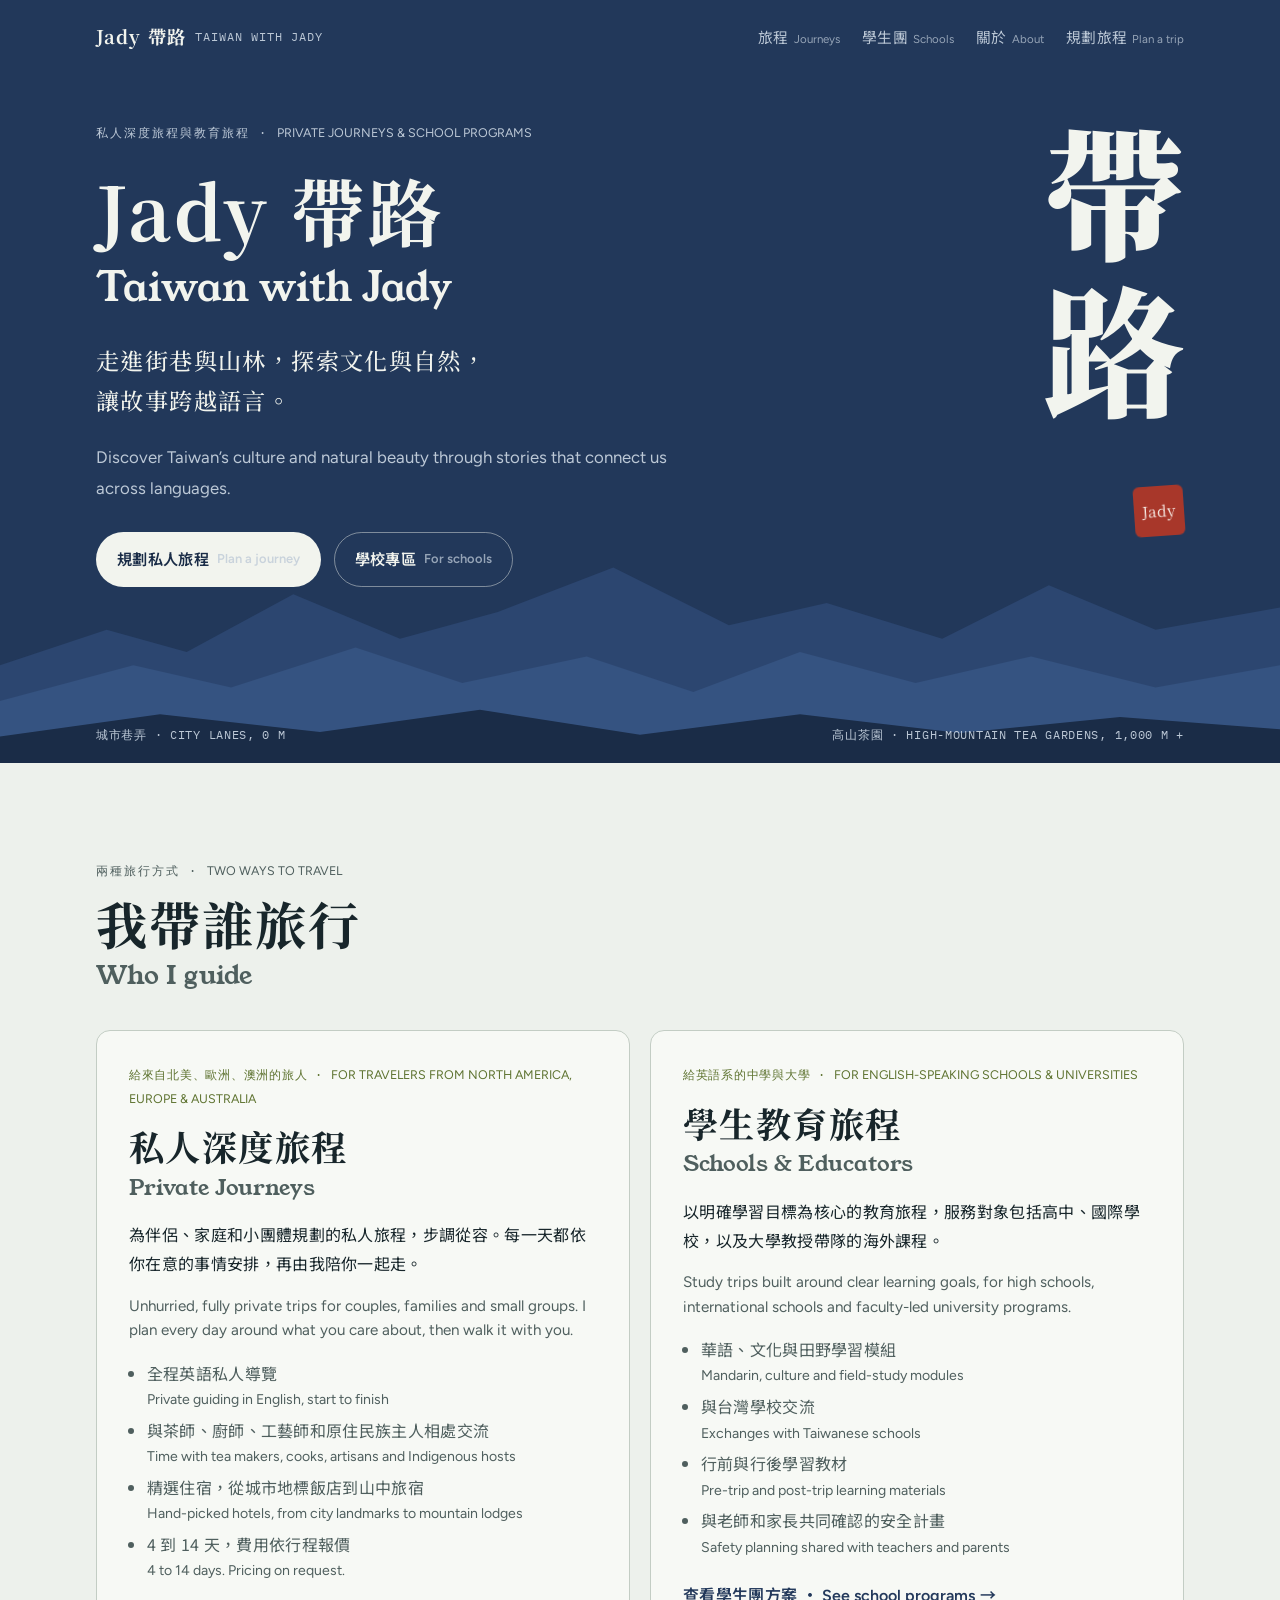
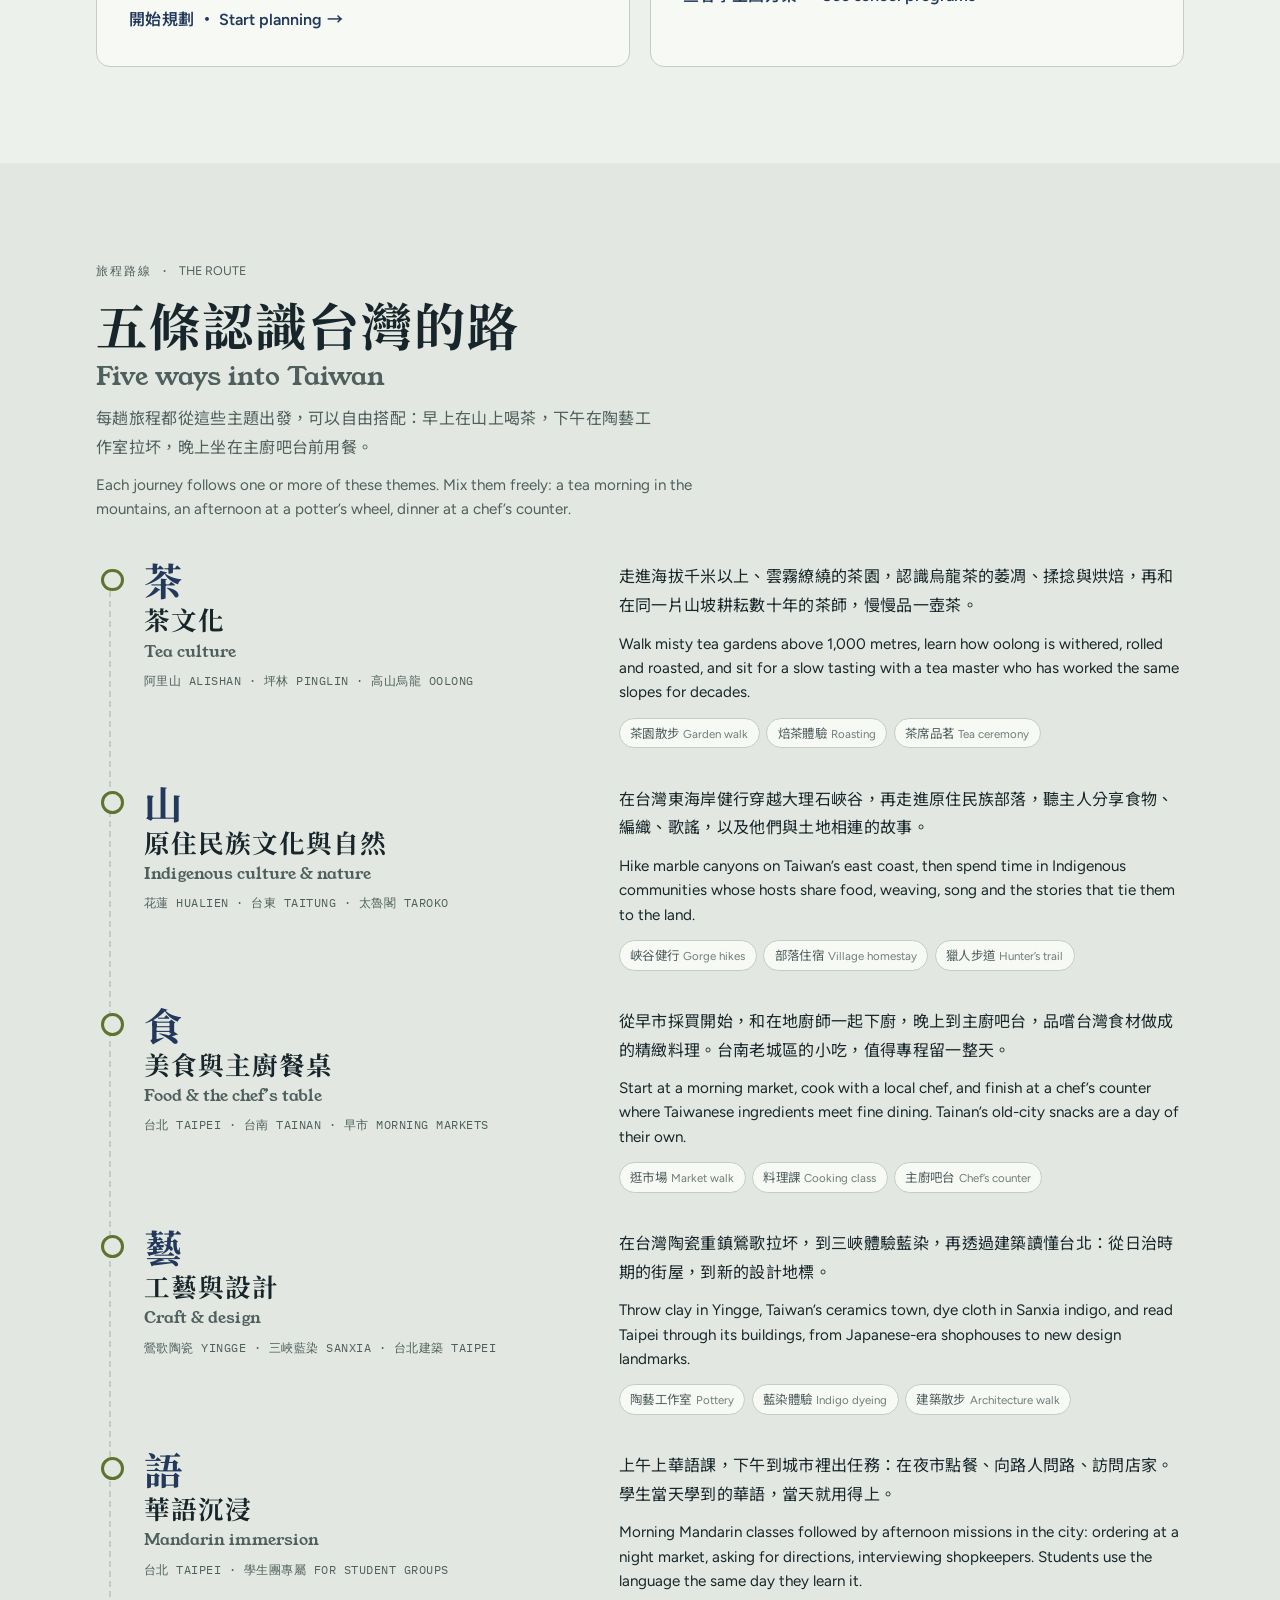
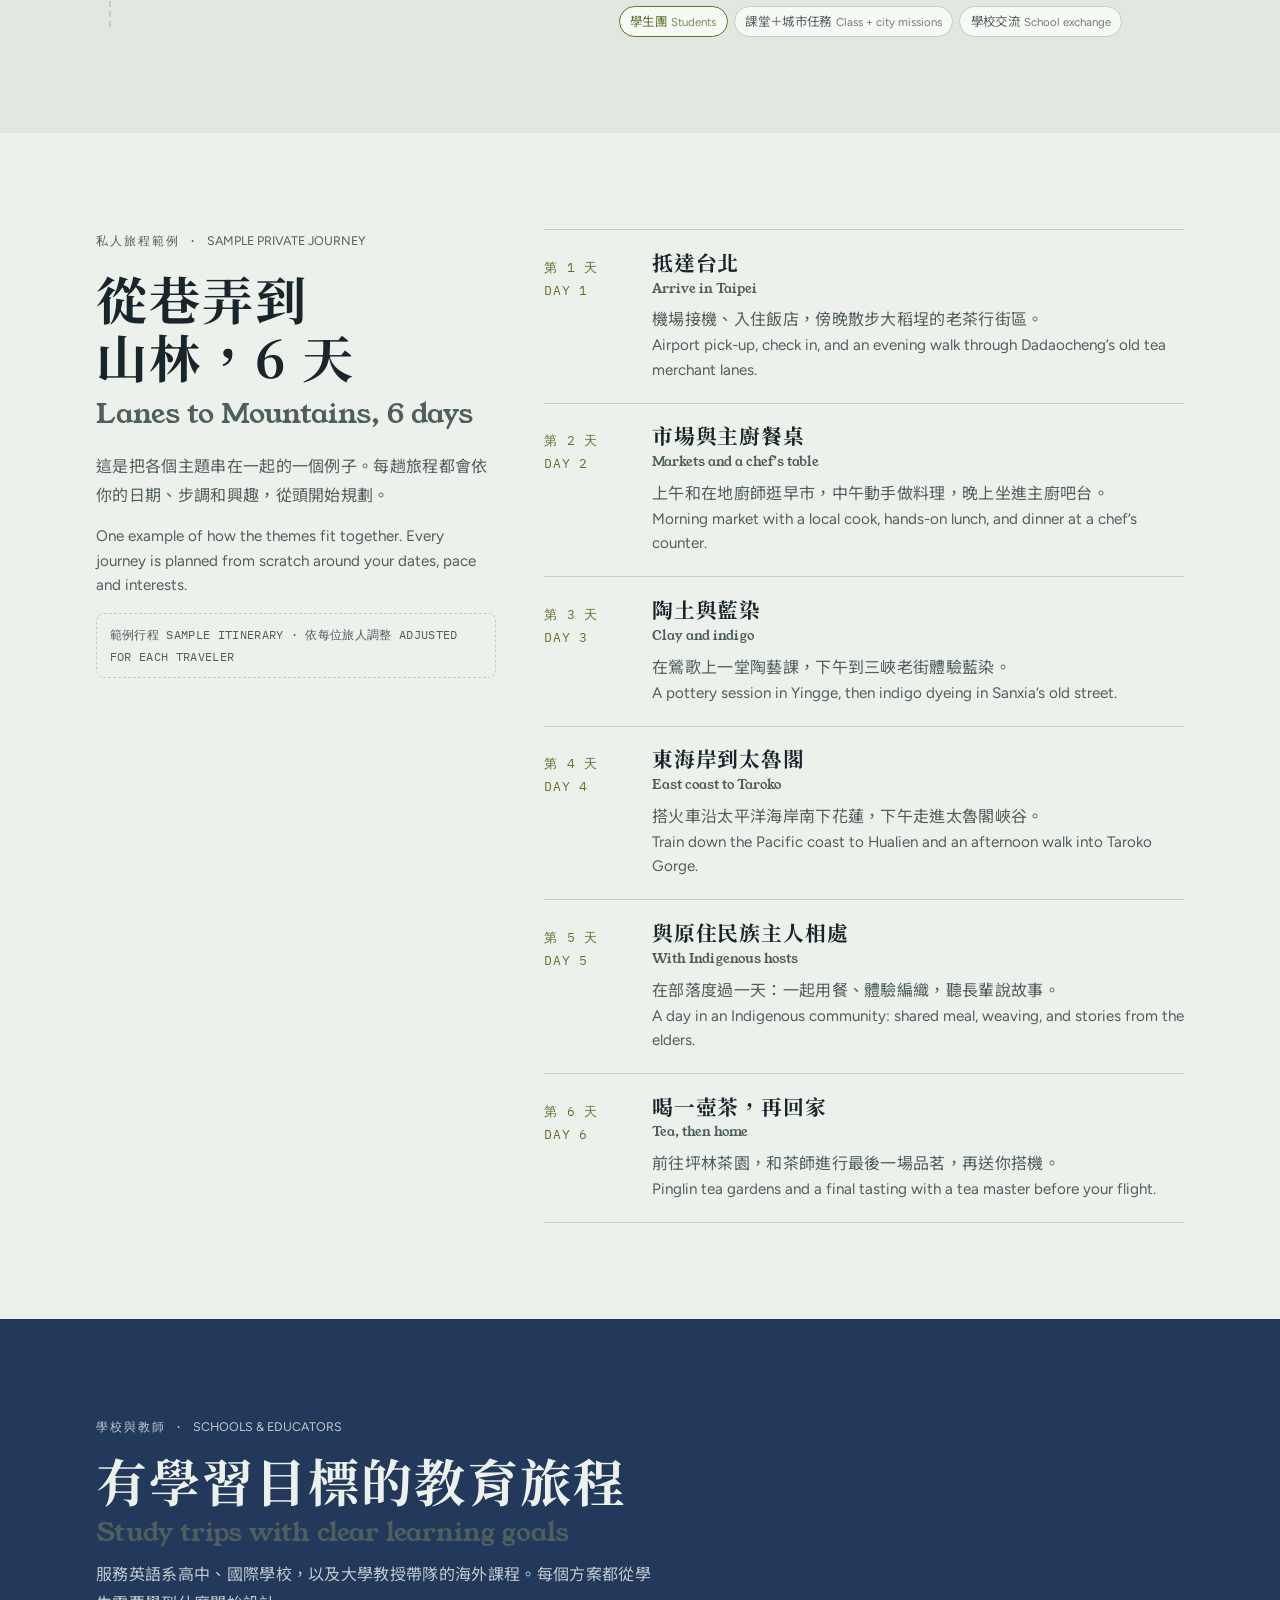
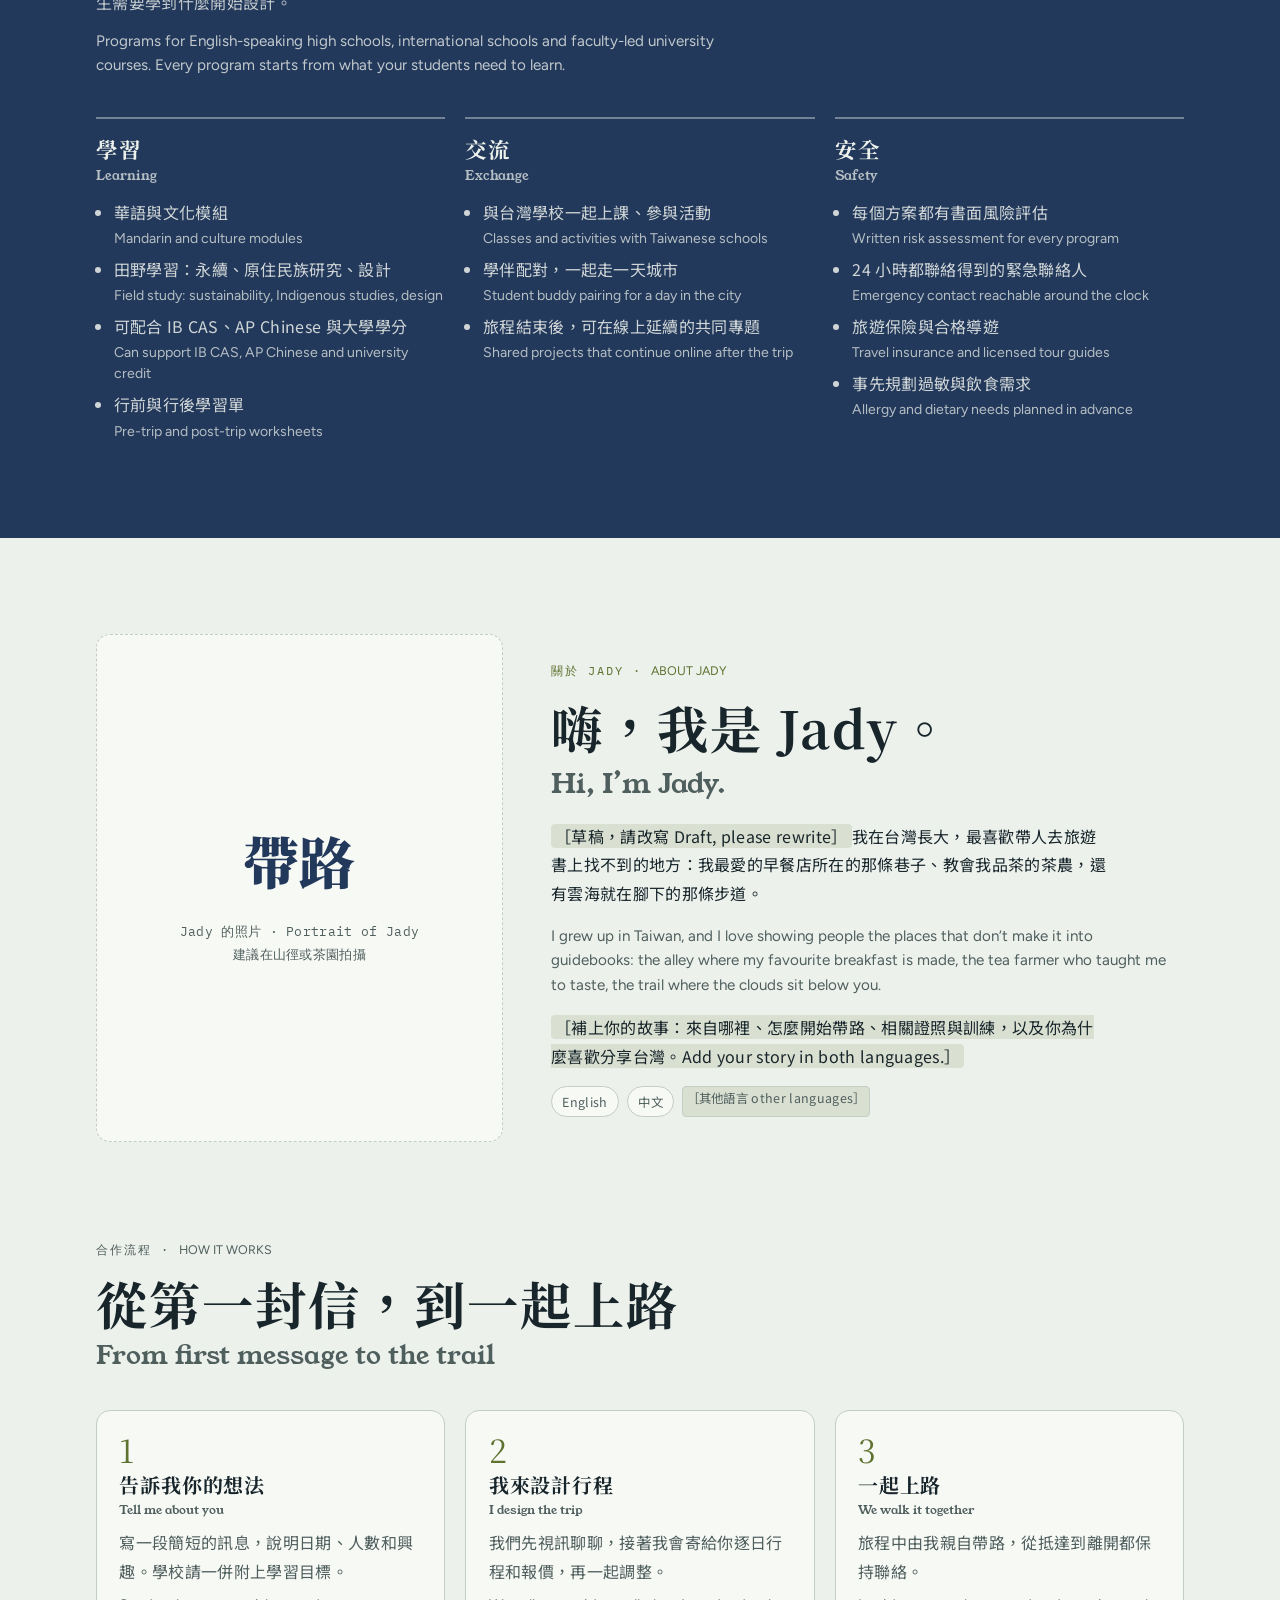
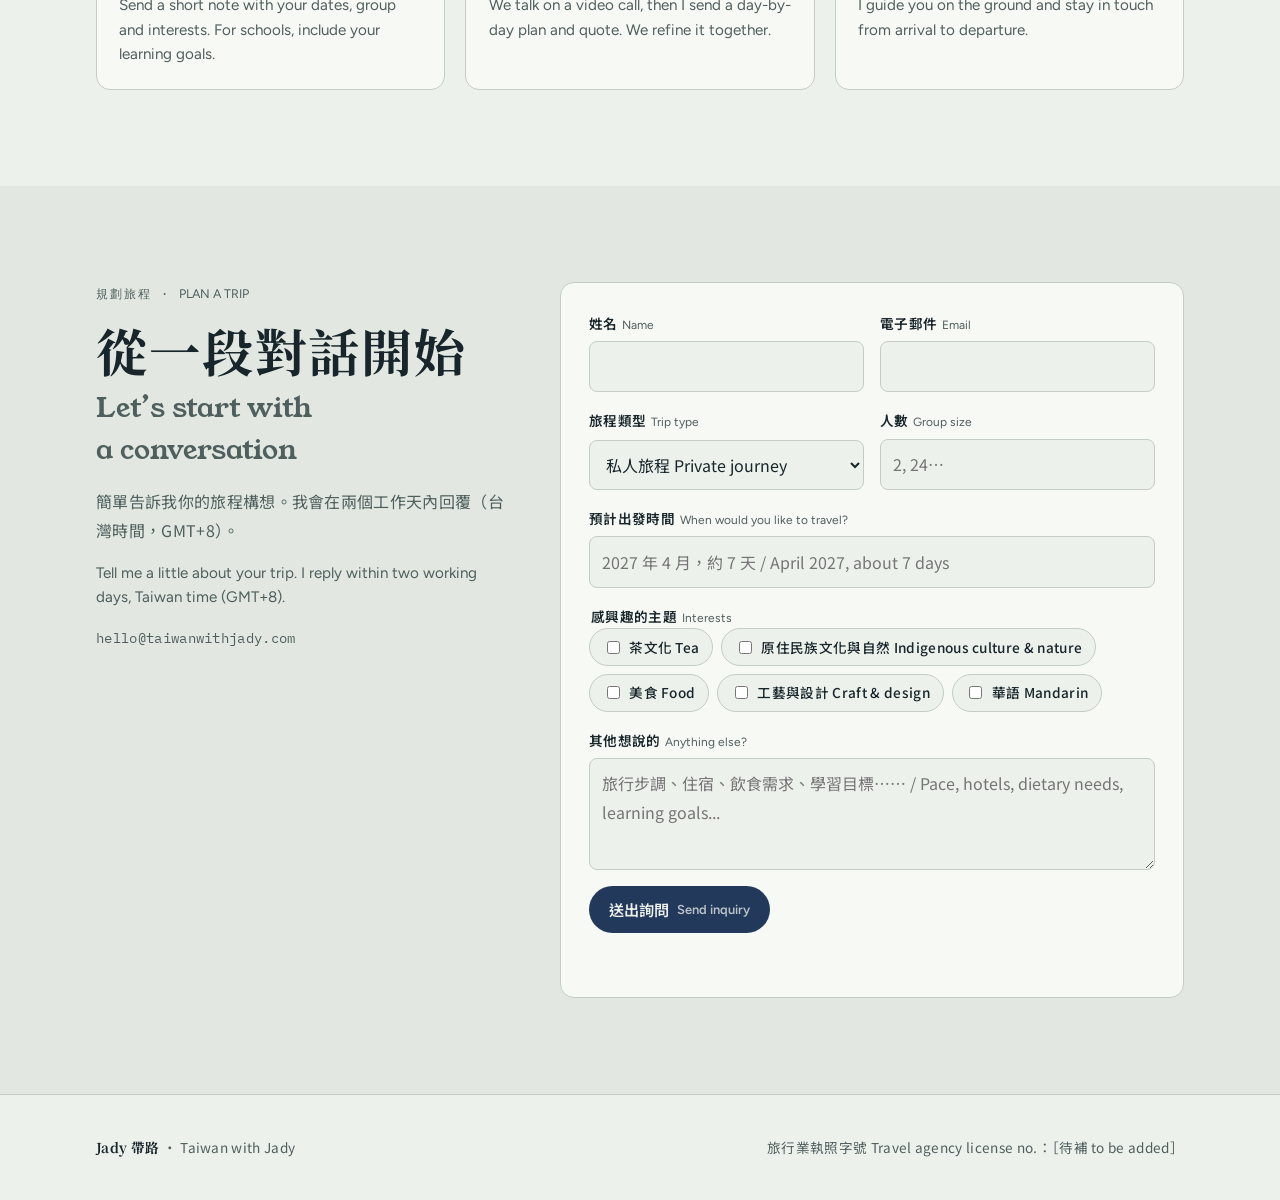
==== commit b9ec5c4c: "Make the site bilingual on one page and add form script Co-Authored-By: Claude Opus 5.5 <noreply@ant" ====
--- a/index.html
+++ b/index.html
@@ -1,45 +1,42 @@
 <!doctype html>
-<html lang="en">
+<html lang="zh-Hant">
 <head>
 <meta charset="utf-8">
 <meta name="viewport" content="width=device-width, initial-scale=1, viewport-fit=cover">
-<title>Taiwan with Jady | Jady 帶路</title>
-<meta name="description" content="Private journeys and school study trips in Taiwan: tea, Indigenous culture and nature, food, craft and Mandarin immersion, guided by Jady.">
-<meta property="og:title" content="Taiwan with Jady | Jady 帶路">
-<meta property="og:description" content="Discover Taiwan’s culture and natural beauty through stories that connect us across languages.">
+<title>Jady 帶路 | Taiwan with Jady</title>
+<meta name="description" content="Private journeys and school study trips in Taiwan, guided by Jady. 私人深度旅程與學生教育旅程：茶、原住民族文化與自然、美食、工藝設計、華語沉浸。">
+<meta property="og:title" content="Jady 帶路 | Taiwan with Jady">
+<meta property="og:description" content="走進街巷與山林，探索文化與自然，讓故事跨越語言。Discover Taiwan’s culture and natural beauty through stories that connect us across languages.">
 <meta name="color-scheme" content="light dark">
 <link rel="preconnect" href="https://fonts.googleapis.com">
 <link rel="preconnect" href="https://fonts.gstatic.com" crossorigin>
-<link rel="stylesheet" href="https://fonts.googleapis.com/css2?family=Young+Serif&family=Noto+Serif+TC:wght@500;700;900&family=Figtree:wght@400;500;600&family=IBM+Plex+Mono:wght@400;500&display=swap">
+<link rel="stylesheet" href="https://fonts.googleapis.com/css2?family=Young+Serif&family=Noto+Serif+TC:wght@500;700;900&family=Noto+Sans+TC:wght@400;500;700&family=Figtree:wght@400;500;600&family=IBM+Plex+Mono:wght@400;500&display=swap">
 <link rel="stylesheet" href="styles.css">
-<link rel="alternate" hreflang="en" href="https://huangchihyu-tw.github.io/taiwan-with-jady/">
-<link rel="alternate" hreflang="zh-Hant" href="https://huangchihyu-tw.github.io/taiwan-with-jady/zh/">
 </head>
 <body>
 
 <header class="hero">
   <div class="wrap nav">
     <a class="brand" href="#top" id="top"><b>Jady 帶路</b><span>TAIWAN WITH JADY</span></a>
-    <nav aria-label="Main">
+    <nav aria-label="主選單 Main">
       <ul>
-        <li><a href="#themes">Journeys</a></li>
-        <li><a href="#schools">Schools</a></li>
-        <li><a href="#about">About Jady</a></li>
-        <li><a href="#plan">Plan a trip</a></li>
-        <li><a class="lang-switch" href="zh/" hreflang="zh-Hant" lang="zh-Hant">中文</a></li>
+        <li><a href="#themes">旅程<span class="en-sub" lang="en">Journeys</span></a></li>
+        <li><a href="#schools">學生團<span class="en-sub" lang="en">Schools</span></a></li>
+        <li><a href="#about">關於<span class="en-sub" lang="en">About</span></a></li>
+        <li><a href="#plan">規劃旅程<span class="en-sub" lang="en">Plan a trip</span></a></li>
       </ul>
     </nav>
   </div>
 
   <div class="wrap hero-body">
     <div class="hero-copy">
-      <p class="eyebrow" style="color:var(--hero-muted)">Private journeys &amp; school programs in Taiwan</p>
-      <h1>Taiwan with Jady</h1>
+      <p class="eyebrow" style="color:var(--hero-muted)">私人深度旅程與教育旅程 · <span lang="en">Private journeys &amp; school programs</span></p>
+      <h1>Jady 帶路<span class="en-sub" lang="en" style="font-size:.55em;margin-top:.4rem;color:var(--hero-fg)">Taiwan with Jady</span></h1>
       <p class="zh-line">走進街巷與山林，探索文化與自然，<br>讓故事跨越語言。</p>
-      <p class="en-line">Discover Taiwan’s culture and natural beauty through stories that connect us across languages.</p>
+      <p class="en-line" lang="en">Discover Taiwan’s culture and natural beauty through stories that connect us across languages.</p>
       <div class="cta-row">
-        <a class="btn btn-solid" href="#plan">Plan a private journey</a>
-        <a class="btn btn-ghost" href="#schools">For schools &amp; educators</a>
+        <a class="btn btn-solid" href="#plan">規劃私人旅程<span class="en-sub" lang="en">Plan a journey</span></a>
+        <a class="btn btn-ghost" href="#schools">學校專區<span class="en-sub" lang="en">For schools</span></a>
       </div>
     </div>
     <div class="vertical" aria-hidden="true">帶路<span class="seal">Jady</span></div>
@@ -51,7 +48,7 @@
     <path fill="var(--ridge-3)" d="M0 230 L180 205 L360 225 L540 200 L720 228 L900 205 L1080 226 L1260 208 L1440 222 L1440 260 L0 260Z"/>
   </svg>
   <div class="hero-meta">
-    <div class="wrap"><span>From city lanes, 0 m</span><span>to high-mountain tea gardens, 1,000 m +</span></div>
+    <div class="wrap"><span>城市巷弄 · CITY LANES, 0 M</span><span>高山茶園 · HIGH-MOUNTAIN TEA GARDENS, 1,000 M +</span></div>
   </div>
 </header>
 
@@ -60,35 +57,35 @@
   <section id="doors">
     <div class="wrap">
       <div class="sec-head">
-        <p class="eyebrow">Two ways to travel</p>
-        <h2>Who I guide<span class="han">兩種旅程</span></h2>
+        <p class="eyebrow">兩種旅行方式 · <span lang="en">Two ways to travel</span></p>
+        <h2>我帶誰旅行<span class="en" lang="en">Who I guide</span></h2>
       </div>
       <div class="doors">
         <article class="door">
-          <p class="who">FOR TRAVELERS FROM NORTH AMERICA, EUROPE &amp; AUSTRALIA</p>
-          <h3>Private Journeys</h3>
-          <p class="han">私人深度旅程</p>
-          <p>Unhurried, fully private trips for couples, families and small groups. I plan every day around what you care about, then walk it with you.</p>
-          <ul>
-            <li>Private guiding in English, start to finish</li>
-            <li>Time with tea makers, cooks, artisans and Indigenous hosts</li>
-            <li>Hand-picked hotels, from city landmarks to mountain lodges</li>
-            <li>4 to 14 days. Pricing on request.</li>
-          </ul>
-          <a class="more" href="#plan">Start planning →</a>
+          <p class="who">給來自北美、歐洲、澳洲的旅人 · <span lang="en">FOR TRAVELERS FROM NORTH AMERICA, EUROPE &amp; AUSTRALIA</span></p>
+          <h3>私人深度旅程<span class="en-sub" lang="en">Private Journeys</span></h3>
+          <p>為伴侶、家庭和小團體規劃的私人旅程，步調從容。每一天都依你在意的事情安排，再由我陪你一起走。</p>
+          <p class="en-p" lang="en">Unhurried, fully private trips for couples, families and small groups. I plan every day around what you care about, then walk it with you.</p>
+          <ul>
+            <li>全程英語私人導覽<span class="en-sub" lang="en">Private guiding in English, start to finish</span></li>
+            <li>與茶師、廚師、工藝師和原住民族主人相處交流<span class="en-sub" lang="en">Time with tea makers, cooks, artisans and Indigenous hosts</span></li>
+            <li>精選住宿，從城市地標飯店到山中旅宿<span class="en-sub" lang="en">Hand-picked hotels, from city landmarks to mountain lodges</span></li>
+            <li>4 到 14 天，費用依行程報價<span class="en-sub" lang="en">4 to 14 days. Pricing on request.</span></li>
+          </ul>
+          <a class="more" href="#plan">開始規劃 · <span lang="en">Start planning</span> →</a>
         </article>
         <article class="door">
-          <p class="who">FOR ENGLISH-SPEAKING SCHOOLS &amp; UNIVERSITIES</p>
-          <h3>Schools &amp; Educators</h3>
-          <p class="han">學生教育旅程</p>
-          <p>Study trips built around clear learning goals, for high schools, international schools and faculty-led university programs.</p>
-          <ul>
-            <li>Mandarin, culture and field-study modules</li>
-            <li>Exchanges with Taiwanese schools</li>
-            <li>Pre-trip and post-trip learning materials</li>
-            <li>Safety planning shared with teachers and parents</li>
-          </ul>
-          <a class="more" href="#schools">See school programs →</a>
+          <p class="who">給英語系的中學與大學 · <span lang="en">FOR ENGLISH-SPEAKING SCHOOLS &amp; UNIVERSITIES</span></p>
+          <h3>學生教育旅程<span class="en-sub" lang="en">Schools &amp; Educators</span></h3>
+          <p>以明確學習目標為核心的教育旅程，服務對象包括高中、國際學校，以及大學教授帶隊的海外課程。</p>
+          <p class="en-p" lang="en">Study trips built around clear learning goals, for high schools, international schools and faculty-led university programs.</p>
+          <ul>
+            <li>華語、文化與田野學習模組<span class="en-sub" lang="en">Mandarin, culture and field-study modules</span></li>
+            <li>與台灣學校交流<span class="en-sub" lang="en">Exchanges with Taiwanese schools</span></li>
+            <li>行前與行後學習教材<span class="en-sub" lang="en">Pre-trip and post-trip learning materials</span></li>
+            <li>與老師和家長共同確認的安全計畫<span class="en-sub" lang="en">Safety planning shared with teachers and parents</span></li>
+          </ul>
+          <a class="more" href="#schools">查看學生團方案 · <span lang="en">See school programs</span> →</a>
         </article>
       </div>
     </div>
@@ -98,69 +95,75 @@
   <section class="trail-sec" id="themes">
     <div class="wrap">
       <div class="sec-head">
-        <p class="eyebrow">The route</p>
-        <h2>Five ways into Taiwan<span class="han">五條認識台灣的路</span></h2>
-        <p>Each journey follows one or more of these themes. Mix them freely: a tea morning in the mountains, an afternoon at a potter’s wheel, dinner at a chef’s counter.</p>
+        <p class="eyebrow">旅程路線 · <span lang="en">The route</span></p>
+        <h2>五條認識台灣的路<span class="en" lang="en">Five ways into Taiwan</span></h2>
+        <p>每趟旅程都從這些主題出發，可以自由搭配：早上在山上喝茶，下午在陶藝工作室拉坏，晚上坐在主廚吧台前用餐。</p>
+        <p class="en-p" lang="en">Each journey follows one or more of these themes. Mix them freely: a tea morning in the mountains, an afternoon at a potter’s wheel, dinner at a chef’s counter.</p>
       </div>
 
       <div class="trail">
         <article class="stop">
           <div class="stop-title">
             <span class="han">茶</span>
-            <h3>Tea culture</h3>
-            <span class="where">ALISHAN · PINGLIN · HIGH-MOUNTAIN OOLONG</span>
-          </div>
-          <div class="stop-body">
-            <p>Walk misty tea gardens above 1,000 metres, learn how oolong is withered, rolled and roasted, and sit for a slow tasting with a tea master who has worked the same slopes for decades.</p>
-            <div class="tags"><span class="tag">Garden walk</span><span class="tag">Roasting workshop</span><span class="tag">Tea ceremony</span></div>
+            <h3>茶文化<span class="en-sub" lang="en">Tea culture</span></h3>
+            <span class="where">阿里山 ALISHAN · 坪林 PINGLIN · 高山烏龍 OOLONG</span>
+          </div>
+          <div class="stop-body">
+            <p>走進海拔千米以上、雲霧繚繞的茶園，認識烏龍茶的萎凋、揉捻與烘焙，再和在同一片山坡耕耘數十年的茶師，慢慢品一壺茶。</p>
+            <p class="en-p" lang="en">Walk misty tea gardens above 1,000 metres, learn how oolong is withered, rolled and roasted, and sit for a slow tasting with a tea master who has worked the same slopes for decades.</p>
+            <div class="tags"><span class="tag">茶園散步<span class="en-sub" lang="en">Garden walk</span></span><span class="tag">焙茶體驗<span class="en-sub" lang="en">Roasting</span></span><span class="tag">茶席品茗<span class="en-sub" lang="en">Tea ceremony</span></span></div>
           </div>
         </article>
 
         <article class="stop">
           <div class="stop-title">
             <span class="han">山</span>
-            <h3>Indigenous culture &amp; nature</h3>
-            <span class="where">HUALIEN · TAITUNG · TAROKO GORGE</span>
-          </div>
-          <div class="stop-body">
-            <p>Hike marble canyons on Taiwan’s east coast, then spend time in Indigenous communities whose hosts share food, weaving, song and the stories that tie them to the land.</p>
-            <div class="tags"><span class="tag">Gorge hikes</span><span class="tag">Village homestay</span><span class="tag">Hunter’s trail</span></div>
+            <h3>原住民族文化與自然<span class="en-sub" lang="en">Indigenous culture &amp; nature</span></h3>
+            <span class="where">花蓮 HUALIEN · 台東 TAITUNG · 太魯閣 TAROKO</span>
+          </div>
+          <div class="stop-body">
+            <p>在台灣東海岸健行穿越大理石峽谷，再走進原住民族部落，聽主人分享食物、編織、歌謠，以及他們與土地相連的故事。</p>
+            <p class="en-p" lang="en">Hike marble canyons on Taiwan’s east coast, then spend time in Indigenous communities whose hosts share food, weaving, song and the stories that tie them to the land.</p>
+            <div class="tags"><span class="tag">峽谷健行<span class="en-sub" lang="en">Gorge hikes</span></span><span class="tag">部落住宿<span class="en-sub" lang="en">Village homestay</span></span><span class="tag">獵人步道<span class="en-sub" lang="en">Hunter’s trail</span></span></div>
           </div>
         </article>
 
         <article class="stop">
           <div class="stop-title">
             <span class="han">食</span>
-            <h3>Food &amp; the chef’s table</h3>
-            <span class="where">TAIPEI · TAINAN · MORNING MARKETS</span>
-          </div>
-          <div class="stop-body">
-            <p>Start at a morning market, cook with a local chef, and finish at a chef’s counter where Taiwanese ingredients meet fine dining. Tainan’s old-city snacks are a day of their own.</p>
-            <div class="tags"><span class="tag">Market walk</span><span class="tag">Cooking class</span><span class="tag">Chef’s counter</span></div>
+            <h3>美食與主廚餐桌<span class="en-sub" lang="en">Food &amp; the chef’s table</span></h3>
+            <span class="where">台北 TAIPEI · 台南 TAINAN · 早市 MORNING MARKETS</span>
+          </div>
+          <div class="stop-body">
+            <p>從早市採買開始，和在地廚師一起下廚，晚上到主廚吧台，品嚐台灣食材做成的精緻料理。台南老城區的小吃，值得專程留一整天。</p>
+            <p class="en-p" lang="en">Start at a morning market, cook with a local chef, and finish at a chef’s counter where Taiwanese ingredients meet fine dining. Tainan’s old-city snacks are a day of their own.</p>
+            <div class="tags"><span class="tag">逛市場<span class="en-sub" lang="en">Market walk</span></span><span class="tag">料理課<span class="en-sub" lang="en">Cooking class</span></span><span class="tag">主廚吧台<span class="en-sub" lang="en">Chef’s counter</span></span></div>
           </div>
         </article>
 
         <article class="stop">
           <div class="stop-title">
             <span class="han">藝</span>
-            <h3>Craft &amp; design</h3>
-            <span class="where">YINGGE CERAMICS · SANXIA INDIGO · TAIPEI ARCHITECTURE</span>
-          </div>
-          <div class="stop-body">
-            <p>Throw clay in Yingge, Taiwan’s ceramics town, dye cloth in Sanxia indigo, and read Taipei through its buildings, from Japanese-era shophouses to new design landmarks.</p>
-            <div class="tags"><span class="tag">Pottery studio</span><span class="tag">Indigo dyeing</span><span class="tag">Architecture walk</span></div>
+            <h3>工藝與設計<span class="en-sub" lang="en">Craft &amp; design</span></h3>
+            <span class="where">鶯歌陶瓷 YINGGE · 三峽藍染 SANXIA · 台北建築 TAIPEI</span>
+          </div>
+          <div class="stop-body">
+            <p>在台灣陶瓷重鎮鶯歌拉坏，到三峽體驗藍染，再透過建築讀懂台北：從日治時期的街屋，到新的設計地標。</p>
+            <p class="en-p" lang="en">Throw clay in Yingge, Taiwan’s ceramics town, dye cloth in Sanxia indigo, and read Taipei through its buildings, from Japanese-era shophouses to new design landmarks.</p>
+            <div class="tags"><span class="tag">陶藝工作室<span class="en-sub" lang="en">Pottery</span></span><span class="tag">藍染體驗<span class="en-sub" lang="en">Indigo dyeing</span></span><span class="tag">建築散步<span class="en-sub" lang="en">Architecture walk</span></span></div>
           </div>
         </article>
 
         <article class="stop">
           <div class="stop-title">
             <span class="han">語</span>
-            <h3>Mandarin immersion</h3>
-            <span class="where">TAIPEI · FOR STUDENT GROUPS</span>
-          </div>
-          <div class="stop-body">
-            <p>Morning Mandarin classes followed by afternoon missions in the city: ordering at a night market, asking for directions, interviewing shopkeepers. Students use the language the same day they learn it.</p>
-            <div class="tags"><span class="tag students">Students</span><span class="tag">Classroom + city missions</span><span class="tag">School exchange</span></div>
+            <h3>華語沉浸<span class="en-sub" lang="en">Mandarin immersion</span></h3>
+            <span class="where">台北 TAIPEI · 學生團專屬 FOR STUDENT GROUPS</span>
+          </div>
+          <div class="stop-body">
+            <p>上午上華語課，下午到城市裡出任務：在夜市點餐、向路人問路、訪問店家。學生當天學到的華語，當天就用得上。</p>
+            <p class="en-p" lang="en">Morning Mandarin classes followed by afternoon missions in the city: ordering at a night market, asking for directions, interviewing shopkeepers. Students use the language the same day they learn it.</p>
+            <div class="tags"><span class="tag students">學生團<span class="en-sub" lang="en">Students</span></span><span class="tag">課堂＋城市任務<span class="en-sub" lang="en">Class + city missions</span></span><span class="tag">學校交流<span class="en-sub" lang="en">School exchange</span></span></div>
           </div>
         </article>
       </div>
@@ -171,18 +174,19 @@
   <section id="journey">
     <div class="wrap journey">
       <div class="journey-intro">
-        <p class="eyebrow">Sample private journey</p>
-        <h2 style="font-size:clamp(1.9rem,4vw,var(--s4))">Lanes to Mountains, 6 days</h2>
-        <p>One example of how the themes fit together. Every journey is planned from scratch around your dates, pace and interests.</p>
-        <p class="note">SAMPLE ITINERARY · ADJUSTED FOR EACH TRAVELER</p>
+        <p class="eyebrow">私人旅程範例 · <span lang="en">Sample private journey</span></p>
+        <h2 style="font-size:clamp(1.9rem,4vw,var(--s4))">從巷弄到山林，6 天<span class="en-sub" lang="en" style="font-size:.55em;margin-top:.4rem">Lanes to Mountains, 6 days</span></h2>
+        <p>這是把各個主題串在一起的一個例子。每趟旅程都會依你的日期、步調和興趣，從頭開始規劃。</p>
+        <p class="en-p" lang="en">One example of how the themes fit together. Every journey is planned from scratch around your dates, pace and interests.</p>
+        <p class="note">範例行程 SAMPLE ITINERARY · 依每位旅人調整 ADJUSTED FOR EACH TRAVELER</p>
       </div>
       <ol class="days">
-        <li class="day"><span class="day-n">DAY 1</span><div><h3>Arrive in Taipei</h3><p>Airport pick-up, check in, and an evening walk through Dadaocheng’s old tea merchant lanes.</p></div></li>
-        <li class="day"><span class="day-n">DAY 2</span><div><h3>Markets and a chef’s table</h3><p>Morning market with a local cook, hands-on lunch, and dinner at a chef’s counter.</p></div></li>
-        <li class="day"><span class="day-n">DAY 3</span><div><h3>Clay and indigo</h3><p>A pottery session in Yingge, then indigo dyeing in Sanxia’s old street.</p></div></li>
-        <li class="day"><span class="day-n">DAY 4</span><div><h3>East coast to Taroko</h3><p>Train down the Pacific coast to Hualien and an afternoon walk into Taroko Gorge.</p></div></li>
-        <li class="day"><span class="day-n">DAY 5</span><div><h3>With Indigenous hosts</h3><p>A day in an Indigenous community: shared meal, weaving, and stories from the elders.</p></div></li>
-        <li class="day"><span class="day-n">DAY 6</span><div><h3>Tea, then home</h3><p>Pinglin tea gardens and a final tasting with a tea master before your flight.</p></div></li>
+        <li class="day"><span class="day-n">第 1 天<br>DAY 1</span><div><h3>抵達台北<span class="en-sub" lang="en">Arrive in Taipei</span></h3><p>機場接機、入住飯店，傍晚散步大稻埕的老茶行街區。</p><p class="en-p" lang="en">Airport pick-up, check in, and an evening walk through Dadaocheng’s old tea merchant lanes.</p></div></li>
+        <li class="day"><span class="day-n">第 2 天<br>DAY 2</span><div><h3>市場與主廚餐桌<span class="en-sub" lang="en">Markets and a chef’s table</span></h3><p>上午和在地廚師逛早市，中午動手做料理，晚上坐進主廚吧台。</p><p class="en-p" lang="en">Morning market with a local cook, hands-on lunch, and dinner at a chef’s counter.</p></div></li>
+        <li class="day"><span class="day-n">第 3 天<br>DAY 3</span><div><h3>陶土與藍染<span class="en-sub" lang="en">Clay and indigo</span></h3><p>在鶯歌上一堂陶藝課，下午到三峽老街體驗藍染。</p><p class="en-p" lang="en">A pottery session in Yingge, then indigo dyeing in Sanxia’s old street.</p></div></li>
+        <li class="day"><span class="day-n">第 4 天<br>DAY 4</span><div><h3>東海岸到太魯閣<span class="en-sub" lang="en">East coast to Taroko</span></h3><p>搭火車沿太平洋海岸南下花蓮，下午走進太魯閣峽谷。</p><p class="en-p" lang="en">Train down the Pacific coast to Hualien and an afternoon walk into Taroko Gorge.</p></div></li>
+        <li class="day"><span class="day-n">第 5 天<br>DAY 5</span><div><h3>與原住民族主人相處<span class="en-sub" lang="en">With Indigenous hosts</span></h3><p>在部落度過一天：一起用餐、體驗編織，聽長輩說故事。</p><p class="en-p" lang="en">A day in an Indigenous community: shared meal, weaving, and stories from the elders.</p></div></li>
+        <li class="day"><span class="day-n">第 6 天<br>DAY 6</span><div><h3>喝一壺茶，再回家<span class="en-sub" lang="en">Tea, then home</span></h3><p>前往坪林茶園，和茶師進行最後一場品茗，再送你搭機。</p><p class="en-p" lang="en">Pinglin tea gardens and a final tasting with a tea master before your flight.</p></div></li>
       </ol>
     </div>
   </section>
@@ -191,35 +195,36 @@
   <section class="schools" id="schools">
     <div class="wrap">
       <div class="sec-head">
-        <p class="eyebrow">Schools &amp; educators</p>
-        <h2>Study trips with clear learning goals<span class="han">有學習目標的教育旅程</span></h2>
-        <p>Programs for English-speaking high schools, international schools and faculty-led university courses. Every program starts from what your students need to learn.</p>
+        <p class="eyebrow">學校與教師 · <span lang="en">Schools &amp; educators</span></p>
+        <h2>有學習目標的教育旅程<span class="en" lang="en">Study trips with clear learning goals</span></h2>
+        <p>服務英語系高中、國際學校，以及大學教授帶隊的海外課程。每個方案都從學生需要學到什麼開始設計。</p>
+        <p class="en-p" lang="en">Programs for English-speaking high schools, international schools and faculty-led university courses. Every program starts from what your students need to learn.</p>
       </div>
       <div class="school-grid">
         <div class="school-col">
-          <h3>Learning</h3>
-          <ul>
-            <li>Mandarin and culture modules</li>
-            <li>Field study: sustainability, Indigenous studies, design</li>
-            <li>Can support IB CAS, AP Chinese and university credit</li>
-            <li>Pre-trip and post-trip worksheets</li>
+          <h3>學習<span class="en-sub" lang="en">Learning</span></h3>
+          <ul>
+            <li>華語與文化模組<span class="en-sub" lang="en">Mandarin and culture modules</span></li>
+            <li>田野學習：永續、原住民族研究、設計<span class="en-sub" lang="en">Field study: sustainability, Indigenous studies, design</span></li>
+            <li>可配合 IB CAS、AP Chinese 與大學學分<span class="en-sub" lang="en">Can support IB CAS, AP Chinese and university credit</span></li>
+            <li>行前與行後學習單<span class="en-sub" lang="en">Pre-trip and post-trip worksheets</span></li>
           </ul>
         </div>
         <div class="school-col">
-          <h3>Exchange</h3>
-          <ul>
-            <li>Classes and activities with Taiwanese schools</li>
-            <li>Student buddy pairing for a day in the city</li>
-            <li>Shared projects that continue online after the trip</li>
+          <h3>交流<span class="en-sub" lang="en">Exchange</span></h3>
+          <ul>
+            <li>與台灣學校一起上課、參與活動<span class="en-sub" lang="en">Classes and activities with Taiwanese schools</span></li>
+            <li>學伴配對，一起走一天城市<span class="en-sub" lang="en">Student buddy pairing for a day in the city</span></li>
+            <li>旅程結束後，可在線上延續的共同專題<span class="en-sub" lang="en">Shared projects that continue online after the trip</span></li>
           </ul>
         </div>
         <div class="school-col">
-          <h3>Safety</h3>
-          <ul>
-            <li>Written risk assessment for every program</li>
-            <li>Emergency contact reachable around the clock</li>
-            <li>Travel insurance and licensed tour guides</li>
-            <li>Allergy and dietary needs planned in advance</li>
+          <h3>安全<span class="en-sub" lang="en">Safety</span></h3>
+          <ul>
+            <li>每個方案都有書面風險評估<span class="en-sub" lang="en">Written risk assessment for every program</span></li>
+            <li>24 小時都聯絡得到的緊急聯絡人<span class="en-sub" lang="en">Emergency contact reachable around the clock</span></li>
+            <li>旅遊保險與合格導遊<span class="en-sub" lang="en">Travel insurance and licensed tour guides</span></li>
+            <li>事先規劃過敏與飲食需求<span class="en-sub" lang="en">Allergy and dietary needs planned in advance</span></li>
           </ul>
         </div>
       </div>
@@ -229,13 +234,14 @@
   <!-- About -->
   <section id="about">
     <div class="wrap about">
-      <div class="portrait"><div><span class="han">帶路</span>Portrait photo of Jady<br>on a mountain trail or in a tea garden</div></div>
+      <div class="portrait"><div><span class="han">帶路</span>Jady 的照片 · Portrait of Jady<br>建議在山徑或茶園拍攝</div></div>
       <div class="about-copy">
-        <p class="eyebrow">About Jady</p>
-        <h2>Hi, I’m Jady.</h2>
-        <p><span class="placeholder">[Draft, please rewrite:]</span> I grew up in Taiwan, and I love showing people the places that don’t make it into guidebooks: the alley where my favourite breakfast is made, the tea farmer who taught me to taste, the trail where the clouds sit below you.</p>
-        <p><span class="placeholder">[Add your story: where you are from, how you started guiding, your licenses and training, and why you love sharing Taiwan.]</span></p>
-        <div class="lang"><span class="tag">English</span><span class="tag">中文</span><span class="tag placeholder">[other languages]</span></div>
+        <p class="eyebrow">關於 Jady · <span lang="en">About Jady</span></p>
+        <h2>嗨，我是 Jady。<span class="en-sub" lang="en" style="font-size:.55em;margin-top:.4rem">Hi, I’m Jady.</span></h2>
+        <p><span class="placeholder">［草稿，請改寫 Draft, please rewrite］</span>我在台灣長大，最喜歡帶人去旅遊書上找不到的地方：我最愛的早餐店所在的那條巷子、教會我品茶的茶農，還有雲海就在腳下的那條步道。</p>
+        <p class="en-p" lang="en">I grew up in Taiwan, and I love showing people the places that don’t make it into guidebooks: the alley where my favourite breakfast is made, the tea farmer who taught me to taste, the trail where the clouds sit below you.</p>
+        <p><span class="placeholder">［補上你的故事：來自哪裡、怎麼開始帶路、相關證照與訓練，以及你為什麼喜歡分享台灣。Add your story in both languages.］</span></p>
+        <div class="lang"><span class="tag">English</span><span class="tag">中文</span><span class="tag placeholder">［其他語言 other languages］</span></div>
       </div>
     </div>
   </section>
@@ -244,13 +250,13 @@
   <section style="padding-top:0">
     <div class="wrap">
       <div class="sec-head">
-        <p class="eyebrow">How it works</p>
-        <h2>From first message to the trail<span class="han">從第一封信，到一起上路</span></h2>
+        <p class="eyebrow">合作流程 · <span lang="en">How it works</span></p>
+        <h2>從第一封信，到一起上路<span class="en" lang="en">From first message to the trail</span></h2>
       </div>
       <ol class="steps">
-        <li><h3>Tell me about you</h3><p>Send a short note with your dates, group and interests. For schools, include your learning goals.</p></li>
-        <li><h3>I design the trip</h3><p>We talk on a video call, then I send a day-by-day plan and quote. We refine it together.</p></li>
-        <li><h3>We walk it together</h3><p>I guide you on the ground and stay in touch from arrival to departure.</p></li>
+        <li><h3>告訴我你的想法<span class="en-sub" lang="en">Tell me about you</span></h3><p>寫一段簡短的訊息，說明日期、人數和興趣。學校請一併附上學習目標。</p><p class="en-p" lang="en">Send a short note with your dates, group and interests. For schools, include your learning goals.</p></li>
+        <li><h3>我來設計行程<span class="en-sub" lang="en">I design the trip</span></h3><p>我們先視訊聊聊，接著我會寄給你逐日行程和報價，再一起調整。</p><p class="en-p" lang="en">We talk on a video call, then I send a day-by-day plan and quote. We refine it together.</p></li>
+        <li><h3>一起上路<span class="en-sub" lang="en">We walk it together</span></h3><p>旅程中由我親自帶路，從抵達到離開都保持聯絡。</p><p class="en-p" lang="en">I guide you on the ground and stay in touch from arrival to departure.</p></li>
       </ol>
     </div>
   </section>
@@ -259,30 +265,32 @@
   <section class="plan" id="plan">
     <div class="wrap plan-grid">
       <aside>
-        <p class="eyebrow">Plan a trip</p>
-        <h2 style="font-size:clamp(1.9rem,4vw,var(--s4))">Let’s start with a conversation</h2>
-        <p>Tell me a little about your trip. I reply within two working days, Taiwan time (GMT+8).</p>
+        <p class="eyebrow">規劃旅程 · <span lang="en">Plan a trip</span></p>
+        <h2 style="font-size:clamp(1.9rem,4vw,var(--s4))">從一段對話開始<span class="en-sub" lang="en" style="font-size:.55em;margin-top:.4rem">Let’s start with a conversation</span></h2>
+        <p>簡單告訴我你的旅程構想。我會在兩個工作天內回覆（台灣時間，GMT+8）。</p>
+        <p class="en-p" lang="en">Tell me a little about your trip. I reply within two working days, Taiwan time (GMT+8).</p>
         <p class="contact">hello@taiwanwithjady.com</p>
       </aside>
       <form id="inquiry" novalidate>
-        <div class="field"><label for="f-name">Your name</label><input id="f-name" name="name" autocomplete="name" required></div>
-        <div class="field"><label for="f-email">Email</label><input id="f-email" name="email" type="email" autocomplete="email" required></div>
-        <div class="field"><label for="f-type">Trip type</label>
-          <select id="f-type" name="type"><option>Private journey</option><option>School or university group</option><option>Not sure yet</option></select></div>
-        <div class="field"><label for="f-size">Group size</label><input id="f-size" name="size" type="number" min="1" placeholder="e.g. 2 or 24"></div>
-        <div class="field full"><label for="f-when">When would you like to travel?</label><input id="f-when" name="when" placeholder="e.g. April 2027, about 7 days"></div>
+        <div class="field"><label for="f-name">姓名<span class="en-sub" lang="en">Name</span></label><input id="f-name" name="name" autocomplete="name" required></div>
+        <div class="field"><label for="f-email">電子郵件<span class="en-sub" lang="en">Email</span></label><input id="f-email" name="email" type="email" autocomplete="email" required></div>
+        <div class="field"><label for="f-type">旅程類型<span class="en-sub" lang="en">Trip type</span></label>
+          <select id="f-type" name="type"><option>私人旅程 Private journey</option><option>學校或大學團體 School or university group</option><option>還不確定 Not sure yet</option></select></div>
+        <div class="field"><label for="f-size">人數<span class="en-sub" lang="en">Group size</span></label><input id="f-size" name="size" type="number" min="1" placeholder="2, 24…"></div>
+        <div class="field full"><label for="f-when">預計出發時間<span class="en-sub" lang="en">When would you like to travel?</span></label><input id="f-when" name="when" placeholder="2027 年 4 月，約 7 天 / April 2027, about 7 days"></div>
         <fieldset class="field full">
-          <legend>Interests</legend>
+          <legend>感興趣的主題<span class="en-sub" lang="en">Interests</span></legend>
           <div class="checks">
-            <label><input type="checkbox" id="i-tea" name="i" value="tea"> Tea</label>
-            <label><input type="checkbox" id="i-ind" name="i" value="indigenous"> Indigenous culture &amp; nature</label>
-            <label><input type="checkbox" id="i-food" name="i" value="food"> Food</label>
-            <label><input type="checkbox" id="i-craft" name="i" value="craft"> Craft &amp; design</label>
-            <label><input type="checkbox" id="i-mandarin" name="i" value="mandarin"> Mandarin</label>
+            <label><input type="checkbox" id="i-tea" name="i" value="tea"> 茶文化 Tea</label>
+            <label><input type="checkbox" id="i-ind" name="i" value="indigenous"> 原住民族文化與自然 Indigenous culture &amp; nature</label>
+            <label><input type="checkbox" id="i-food" name="i" value="food"> 美食 Food</label>
+            <label><input type="checkbox" id="i-craft" name="i" value="craft"> 工藝與設計 Craft &amp; design</label>
+            <label><input type="checkbox" id="i-mandarin" name="i" value="mandarin"> 華語 Mandarin</label>
           </div>
         </fieldset>
-        <div class="field full"><label for="f-msg">Anything else?</label><textarea id="f-msg" name="message" placeholder="Pace, hotels, dietary needs, learning goals..."></textarea></div>
-        <button class="btn submit" type="submit">Send inquiry</button>
+        <div class="field full"><label for="f-msg">其他想說的<span class="en-sub" lang="en">Anything else?</span></label><textarea id="f-msg" name="message" placeholder="旅行步調、住宿、飲食需求、學習目標⋯⋯ / Pace, hotels, dietary needs, learning goals..."></textarea></div>
+        <input type="checkbox" id="f-botcheck" name="botcheck" tabindex="-1" autocomplete="off" aria-hidden="true" style="display:none">
+        <button class="btn submit" type="submit">送出詢問<span class="en-sub" lang="en">Send inquiry</span></button>
         <p class="status" id="status" role="status"></p>
       </form>
     </div>
@@ -292,23 +300,10 @@
 <footer>
   <div class="wrap">
     <span><span class="han">Jady 帶路</span> · Taiwan with Jady</span>
-    <span>Travel agency license no. [to be added]</span>
+    <span>旅行業執照字號 Travel agency license no.：［待補 to be added］</span>
   </div>
 </footer>
 
-<script>
-document.getElementById('inquiry').addEventListener('submit', function (e) {
-  e.preventDefault();
-  var name = document.getElementById('f-name');
-  var email = document.getElementById('f-email');
-  var status = document.getElementById('status');
-  if (!name.value.trim() || !email.value.trim() || !email.checkValidity()) {
-    status.textContent = 'Please add your name and a valid email address.';
-    (name.value.trim() ? email : name).focus();
-    return;
-  }
-  status.textContent = 'Prototype only: this form is not connected yet, so nothing was sent.';
-});
-</script>
+<script src="form.js"></script>
 </body>
 </html>
--- a/styles.css
+++ b/styles.css
@@ -206,3 +206,17 @@
 html[lang="zh-Hant"] .hero h1{font-size:clamp(2.4rem,6.5vw,4.6rem)}
 html[lang="zh-Hant"] .sec-head h2 .en{display:block;font-family:"Young Serif",Georgia,serif;font-weight:400;font-size:.5em;color:var(--muted);margin-top:.5rem;letter-spacing:0}
 html[lang="zh-Hant"] .eyebrow{letter-spacing:.16em}
+
+/* ---------- Bilingual page: Chinese first, English beneath ---------- */
+:root{--f-en:"Figtree","Helvetica Neue",Arial,sans-serif}
+html[lang="zh-Hant"] [lang="en"]{font-family:var(--f-en);letter-spacing:0}
+html[lang="zh-Hant"] h1 [lang="en"],html[lang="zh-Hant"] h2 [lang="en"],html[lang="zh-Hant"] h3 [lang="en"]{font-family:"Young Serif",Georgia,serif;font-weight:400}
+.en-p{font-size:.95em;line-height:1.6;color:var(--muted)}
+.en-sub{display:block;font-size:.88em;line-height:1.5;color:var(--muted);margin-top:.1rem}
+.nav ul .en-sub{display:inline;margin-left:.3rem;font-size:.78em;opacity:.75;color:inherit}
+.door h3 .en-sub,.stop-title h3 .en-sub,.day h3 .en-sub,.school-col h3 .en-sub,.steps h3 .en-sub{font-size:.62em;margin-top:.3rem}
+.btn .en-sub{display:inline;font-size:.85em;margin:0;color:inherit;opacity:.75}
+.tag .en-sub{display:inline;margin-left:.25rem;font-size:.92em;color:inherit;opacity:.8}
+label .en-sub,legend .en-sub{display:inline;margin-left:.3rem;font-weight:400}
+.schools .en-p,.schools .en-sub{color:color-mix(in srgb, var(--paper) 72%, transparent)}
+.hero .en-sub{color:var(--hero-muted)}
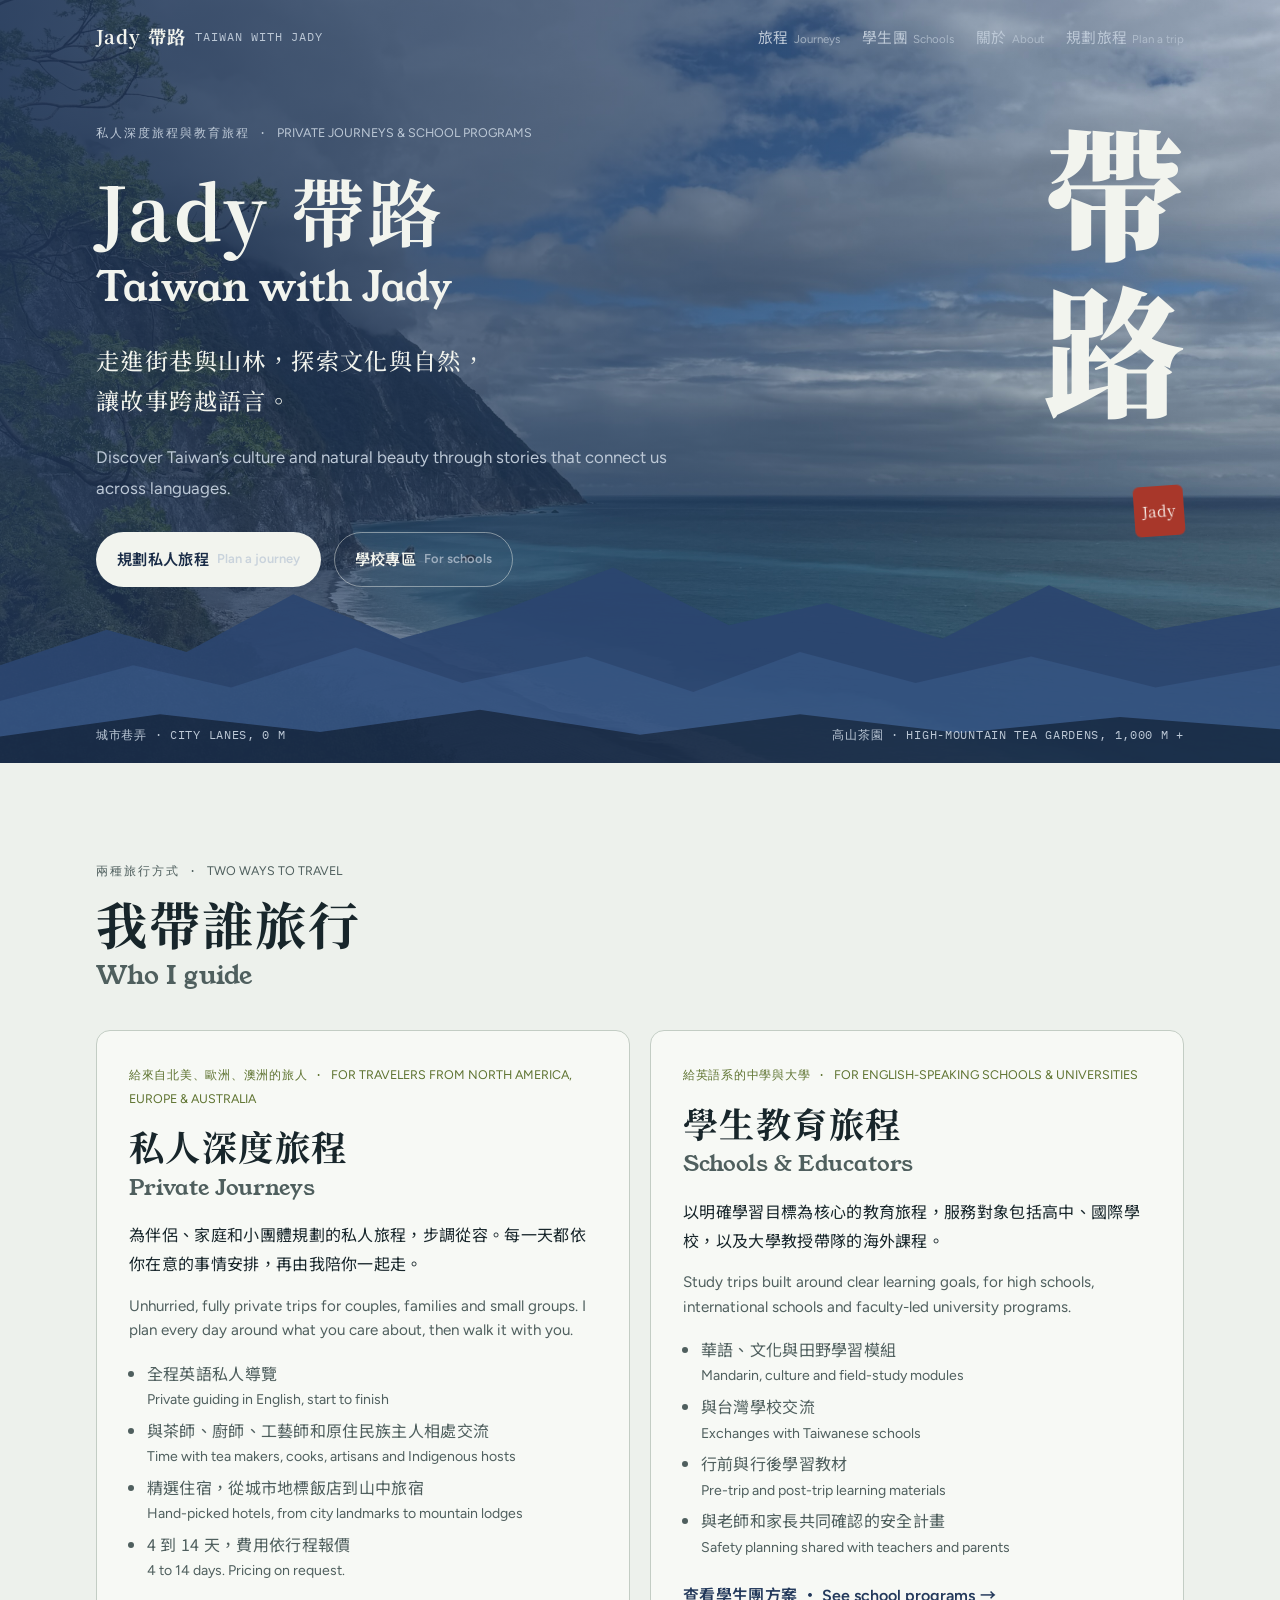
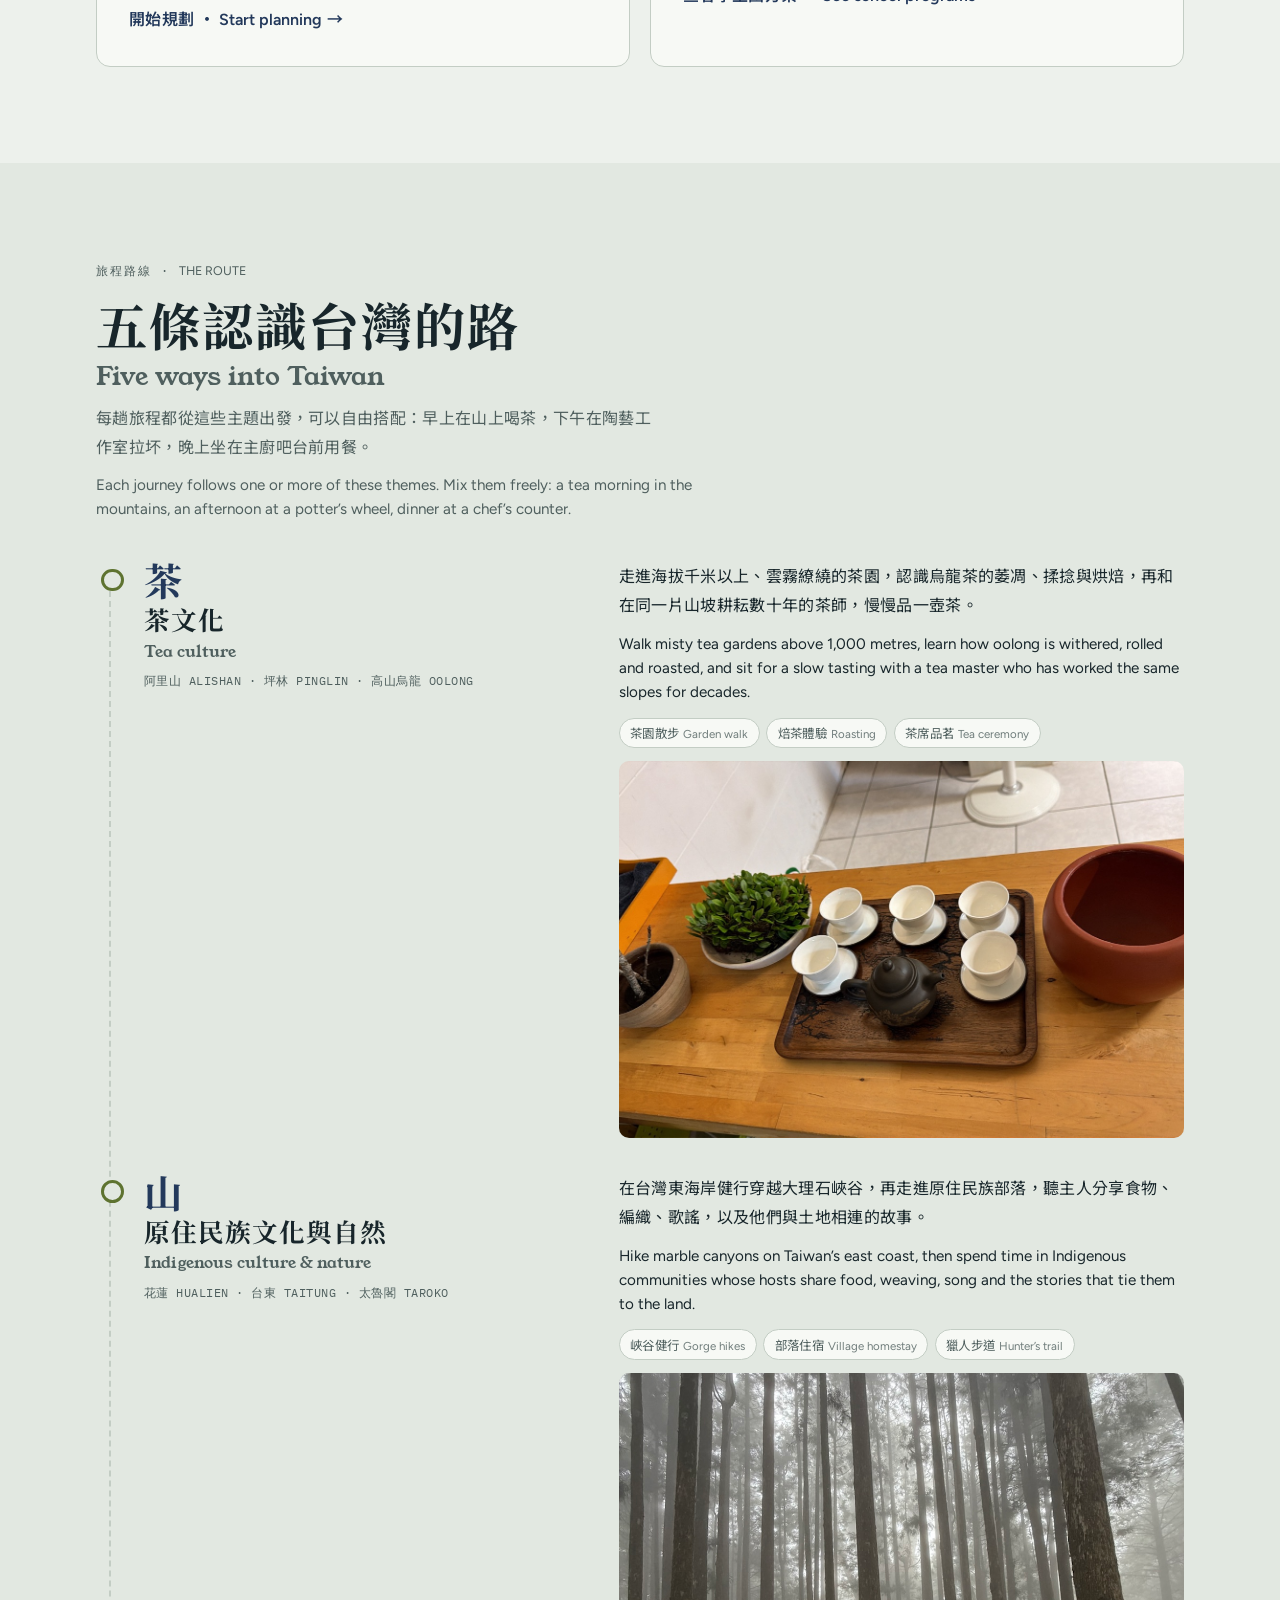
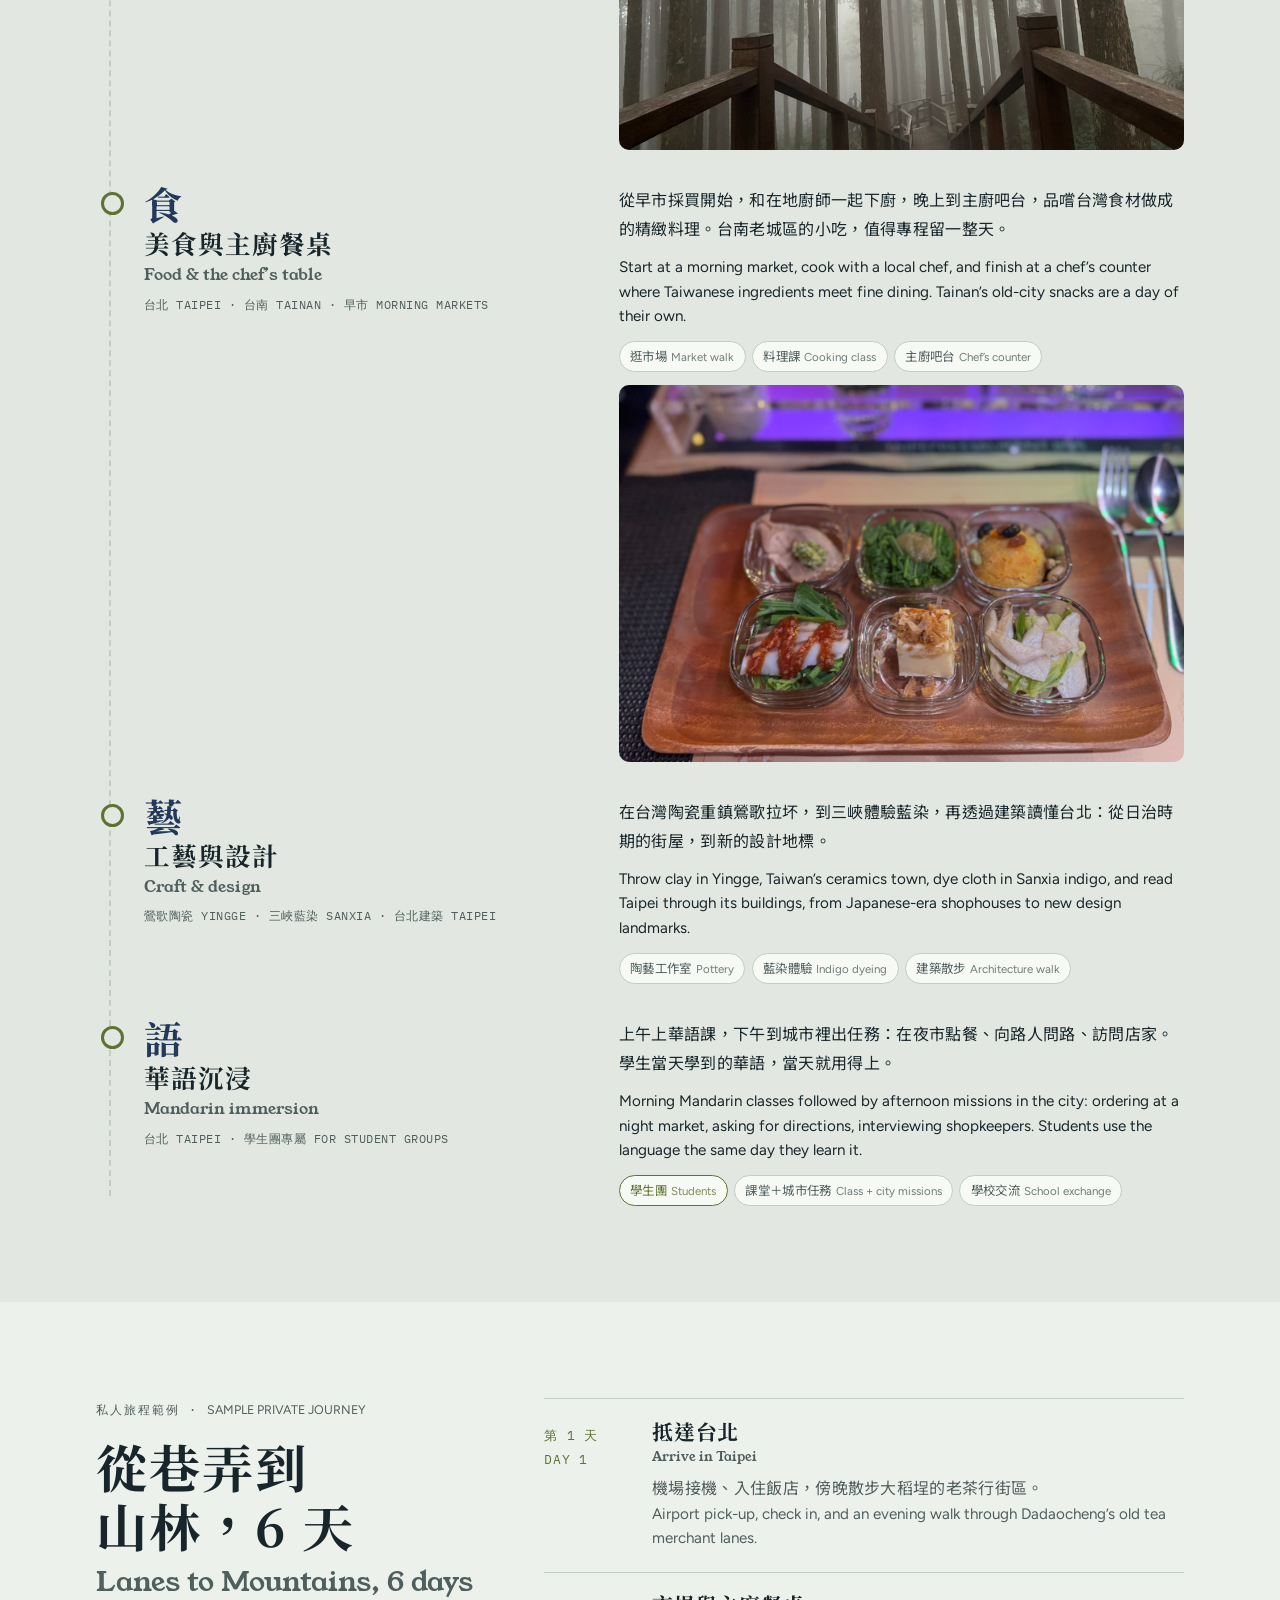
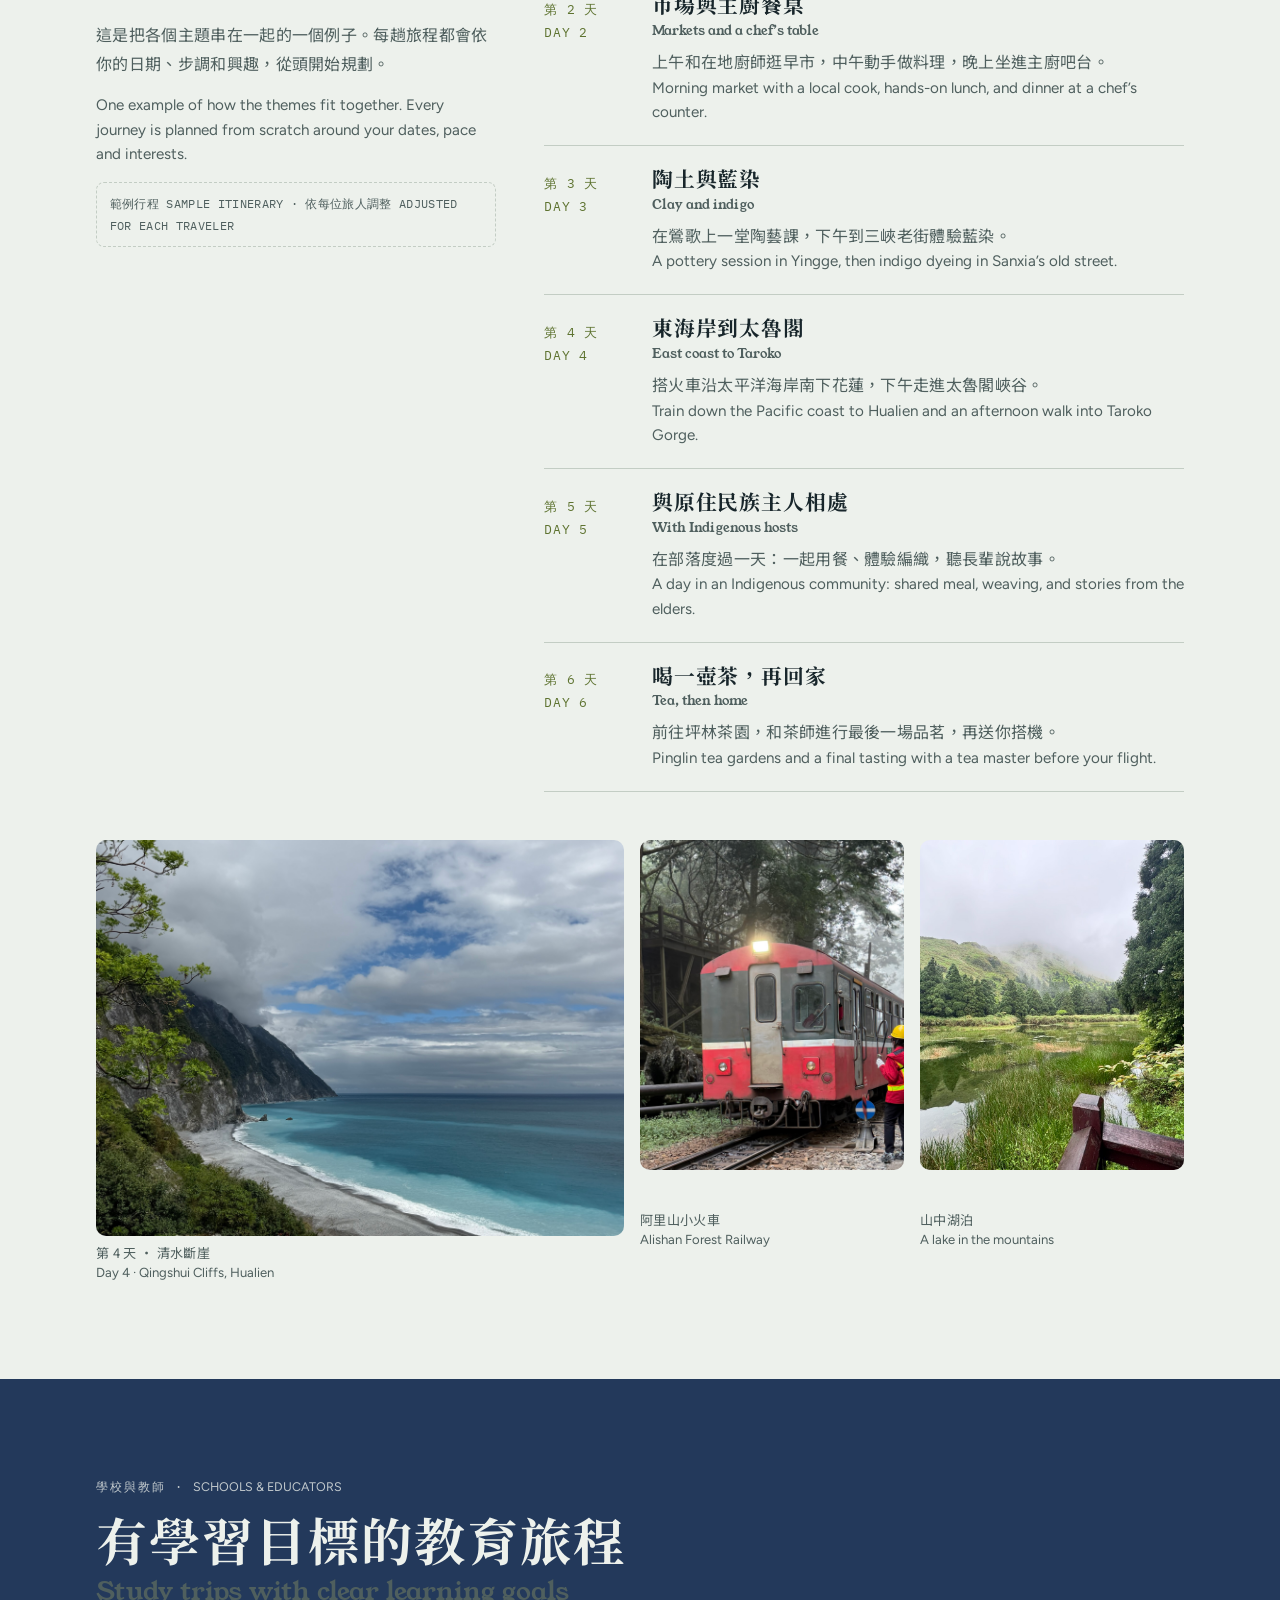
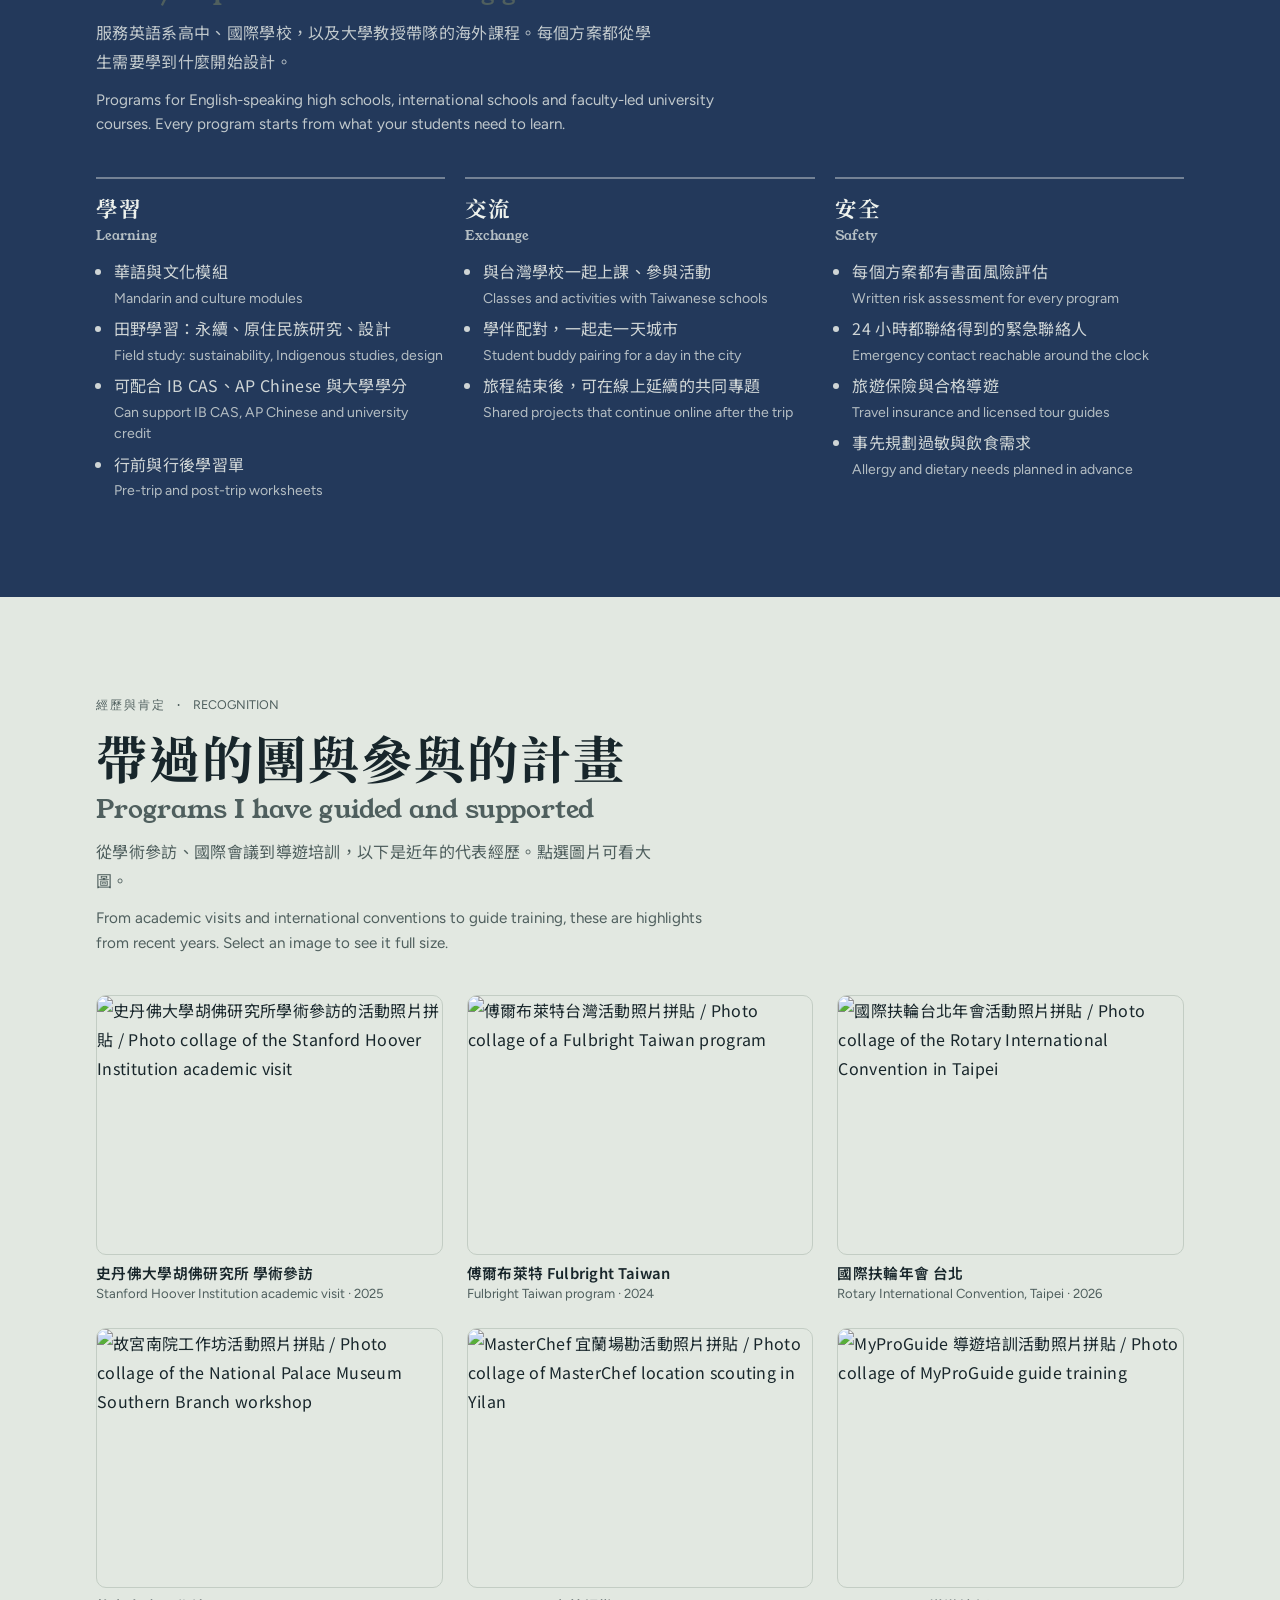
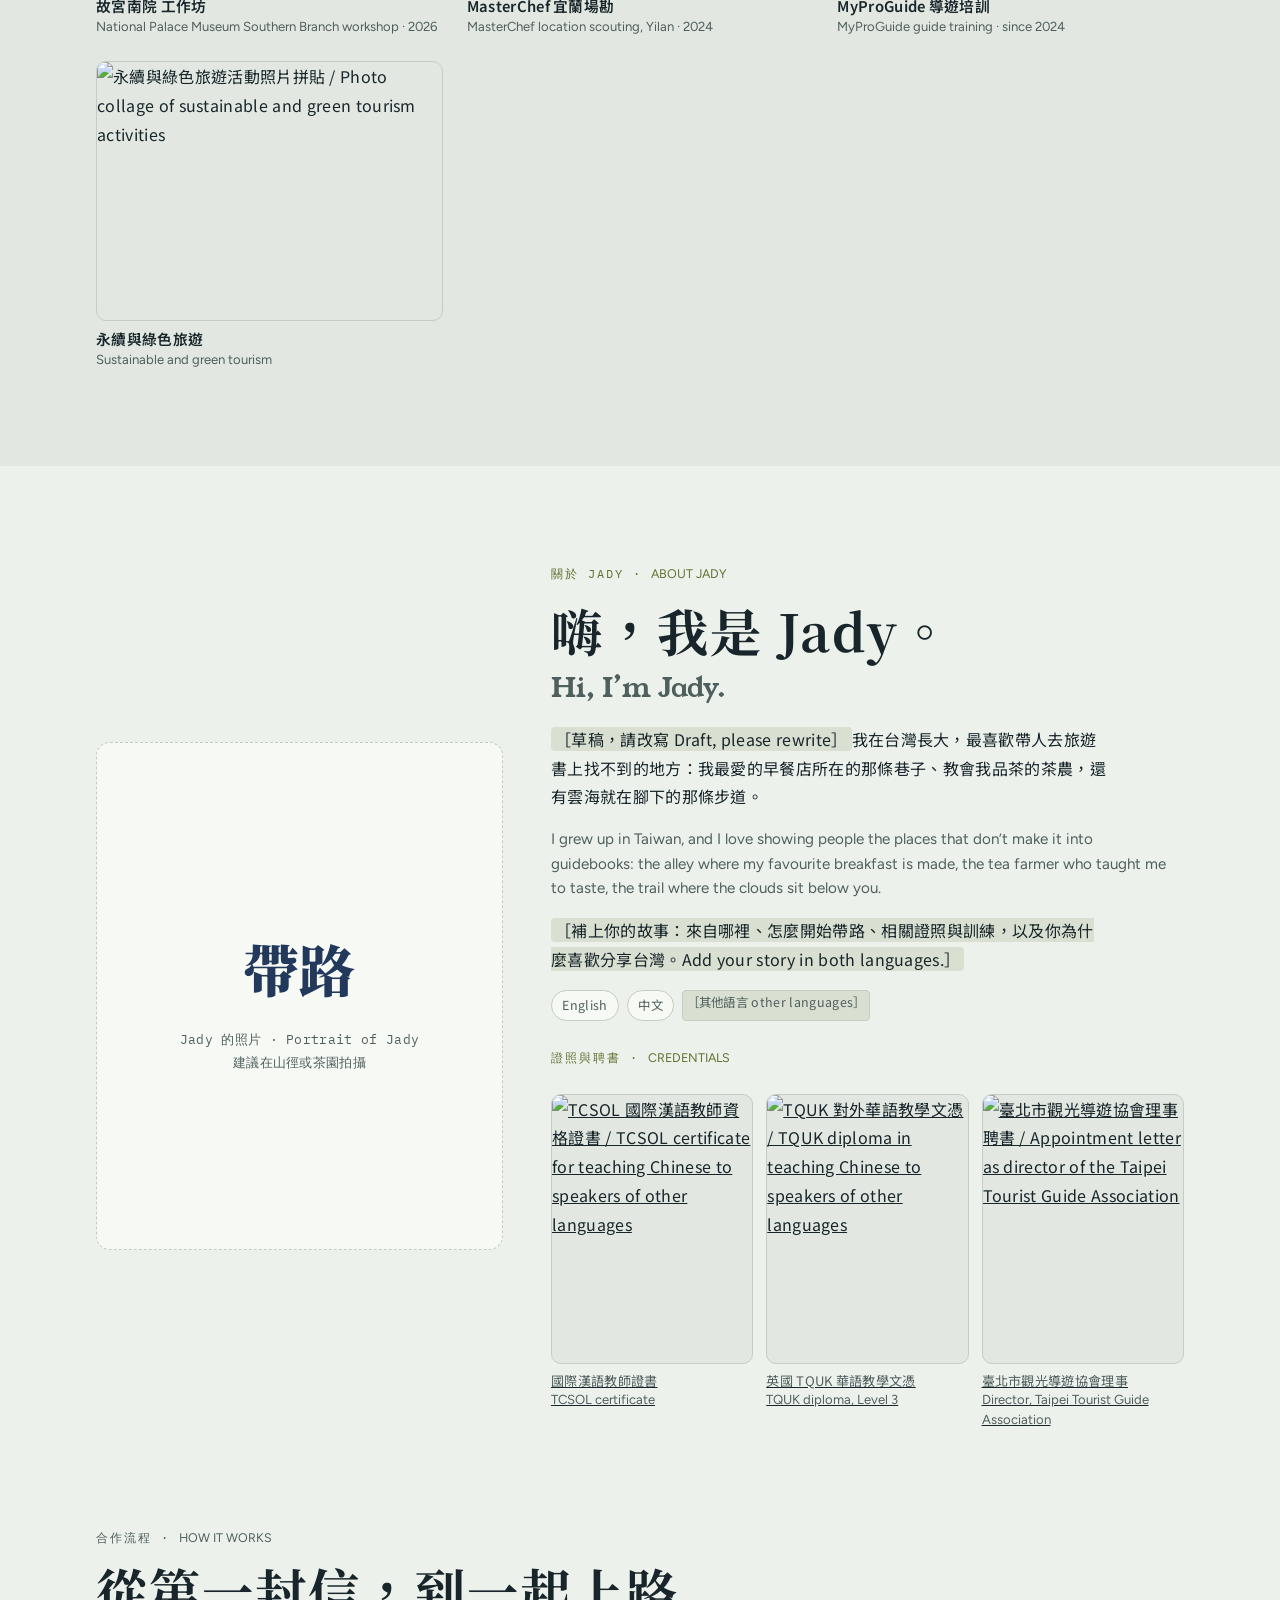
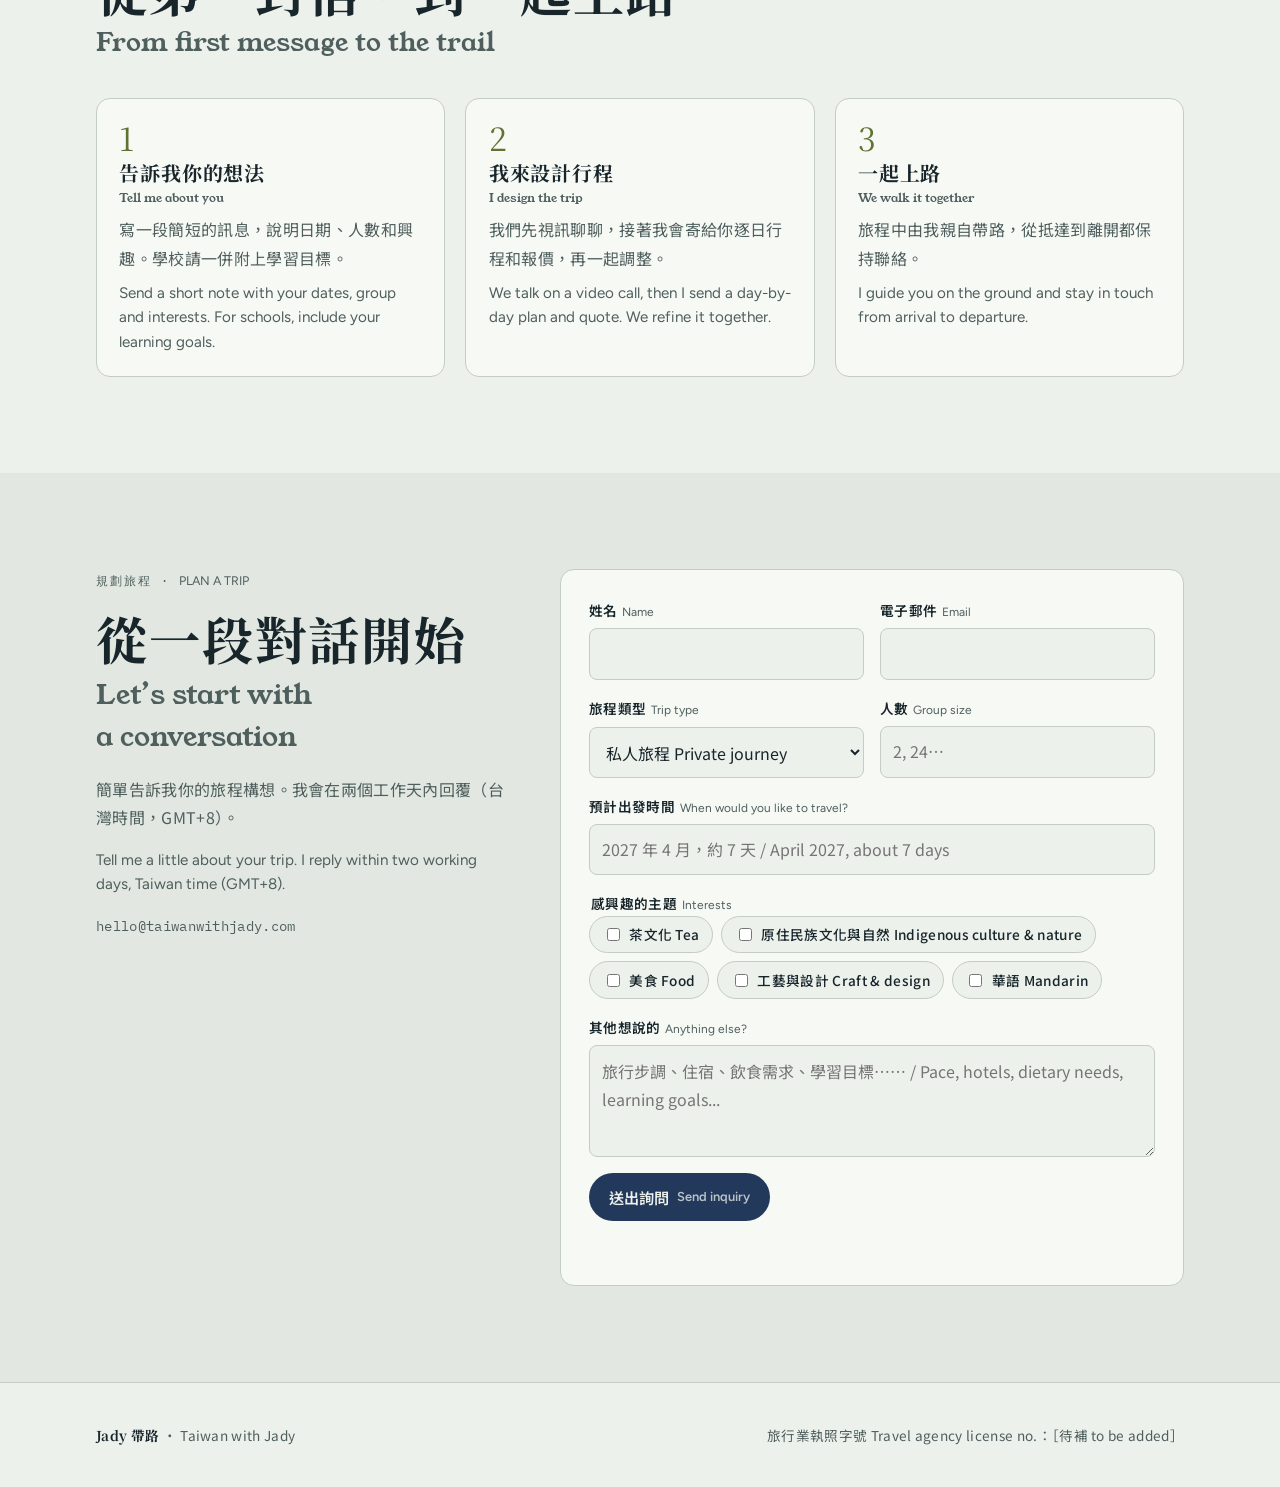
==== commit 3639c987: "Add photos: hero, theme images, gallery, recognition and credentials Co-Authored-By: Claude Opus 5.5" ====
--- a/index.html
+++ b/index.html
@@ -112,6 +112,7 @@
             <p>走進海拔千米以上、雲霧繚繞的茶園，認識烏龍茶的萎凋、揉捻與烘焙，再和在同一片山坡耕耘數十年的茶師，慢慢品一壺茶。</p>
             <p class="en-p" lang="en">Walk misty tea gardens above 1,000 metres, learn how oolong is withered, rolled and roasted, and sit for a slow tasting with a tea master who has worked the same slopes for decades.</p>
             <div class="tags"><span class="tag">茶園散步<span class="en-sub" lang="en">Garden walk</span></span><span class="tag">焙茶體驗<span class="en-sub" lang="en">Roasting</span></span><span class="tag">茶席品茗<span class="en-sub" lang="en">Tea ceremony</span></span></div>
+            <figure class="photo stop-photo"><img src="photos/scenery/tea-table.jpg" width="1400" height="787" loading="lazy" alt="木桌上的茶盤、白瓷杯與茶壺 / Tea tray with white cups and a teapot on a wooden table"></figure>
           </div>
         </article>
 
@@ -125,6 +126,7 @@
             <p>在台灣東海岸健行穿越大理石峽谷，再走進原住民族部落，聽主人分享食物、編織、歌謠，以及他們與土地相連的故事。</p>
             <p class="en-p" lang="en">Hike marble canyons on Taiwan’s east coast, then spend time in Indigenous communities whose hosts share food, weaving, song and the stories that tie them to the land.</p>
             <div class="tags"><span class="tag">峽谷健行<span class="en-sub" lang="en">Gorge hikes</span></span><span class="tag">部落住宿<span class="en-sub" lang="en">Village homestay</span></span><span class="tag">獵人步道<span class="en-sub" lang="en">Hunter’s trail</span></span></div>
+            <figure class="photo stop-photo"><img src="photos/scenery/alishan-forest.jpg" width="1050" height="1400" loading="lazy" alt="阿里山霧中的森林木棧道 / A misty forest boardwalk in Alishan"></figure>
           </div>
         </article>
 
@@ -138,6 +140,7 @@
             <p>從早市採買開始，和在地廚師一起下廚，晚上到主廚吧台，品嚐台灣食材做成的精緻料理。台南老城區的小吃，值得專程留一整天。</p>
             <p class="en-p" lang="en">Start at a morning market, cook with a local chef, and finish at a chef’s counter where Taiwanese ingredients meet fine dining. Tainan’s old-city snacks are a day of their own.</p>
             <div class="tags"><span class="tag">逛市場<span class="en-sub" lang="en">Market walk</span></span><span class="tag">料理課<span class="en-sub" lang="en">Cooking class</span></span><span class="tag">主廚吧台<span class="en-sub" lang="en">Chef’s counter</span></span></div>
+            <figure class="photo stop-photo"><img src="photos/scenery/tasting-plate.jpg" width="1400" height="1050" loading="lazy" alt="木盤上六格小份量料理 / A six-dish tasting plate on a wooden tray"></figure>
           </div>
         </article>
 
@@ -189,6 +192,13 @@
         <li class="day"><span class="day-n">第 6 天<br>DAY 6</span><div><h3>喝一壺茶，再回家<span class="en-sub" lang="en">Tea, then home</span></h3><p>前往坪林茶園，和茶師進行最後一場品茗，再送你搭機。</p><p class="en-p" lang="en">Pinglin tea gardens and a final tasting with a tea master before your flight.</p></div></li>
       </ol>
     </div>
+    <div class="wrap" style="margin-top:3rem">
+      <div class="gallery">
+        <figure class="photo wide"><img src="photos/scenery/taroko-coast.jpg" width="2200" height="1650" loading="lazy" alt="花蓮清水斷崖與太平洋 / The Qingshui Cliffs and the Pacific in Hualien"><figcaption>第 4 天 · 清水斷崖<span lang="en">Day 4 · Qingshui Cliffs, Hualien</span></figcaption></figure>
+        <figure class="photo"><img src="photos/scenery/alishan-train.jpg" width="1340" height="1400" loading="lazy" alt="阿里山森林鐵路的紅色小火車 / A red Alishan Forest Railway train"><figcaption>阿里山小火車<span lang="en">Alishan Forest Railway</span></figcaption></figure>
+        <figure class="photo"><img src="photos/scenery/mountain-lake.jpg" width="1400" height="1050" loading="lazy" alt="雲霧中的高山湖泊與森林 / A mountain lake and forest in the clouds"><figcaption>山中湖泊<span lang="en">A lake in the mountains</span></figcaption></figure>
+      </div>
+    </div>
   </section>
 
   <!-- Schools -->
@@ -227,6 +237,27 @@
             <li>事先規劃過敏與飲食需求<span class="en-sub" lang="en">Allergy and dietary needs planned in advance</span></li>
           </ul>
         </div>
+      </div>
+    </div>
+  </section>
+
+  <!-- Recognition -->
+  <section id="recognition" class="trail-sec">
+    <div class="wrap">
+      <div class="sec-head">
+        <p class="eyebrow">經歷與肯定 · <span lang="en">Recognition</span></p>
+        <h2>帶過的團與參與的計畫<span class="en" lang="en">Programs I have guided and supported</span></h2>
+        <p>從學術參訪、國際會議到導遊培訓，以下是近年的代表經歷。點選圖片可看大圖。</p>
+        <p class="en-p" lang="en">From academic visits and international conventions to guide training, these are highlights from recent years. Select an image to see it full size.</p>
+      </div>
+      <div class="recog-grid">
+        <a href="photos/recognition/stanford-hoover-academic-visit.jpg"><figure class="photo"><img src="photos/recognition/stanford-hoover-academic-visit.jpg" width="1400" height="1050" loading="lazy" alt="史丹佛大學胡佛研究所學術參訪的活動照片拼貼 / Photo collage of the Stanford Hoover Institution academic visit"><figcaption><b>史丹佛大學胡佛研究所 學術參訪</b><span lang="en">Stanford Hoover Institution academic visit · 2025</span></figcaption></figure></a>
+        <a href="photos/recognition/fulbright-taiwan.jpg"><figure class="photo"><img src="photos/recognition/fulbright-taiwan.jpg" width="1400" height="1050" loading="lazy" alt="傅爾布萊特台灣活動照片拼貼 / Photo collage of a Fulbright Taiwan program"><figcaption><b>傅爾布萊特 Fulbright Taiwan</b><span lang="en">Fulbright Taiwan program · 2024</span></figcaption></figure></a>
+        <a href="photos/recognition/rotary-international-convention-taipei.jpg"><figure class="photo"><img src="photos/recognition/rotary-international-convention-taipei.jpg" width="1400" height="1050" loading="lazy" alt="國際扶輪台北年會活動照片拼貼 / Photo collage of the Rotary International Convention in Taipei"><figcaption><b>國際扶輪年會 台北</b><span lang="en">Rotary International Convention, Taipei · 2026</span></figcaption></figure></a>
+        <a href="photos/recognition/npm-southern-branch-workshop.jpg"><figure class="photo"><img src="photos/recognition/npm-southern-branch-workshop.jpg" width="1400" height="1050" loading="lazy" alt="故宮南院工作坊活動照片拼貼 / Photo collage of the National Palace Museum Southern Branch workshop"><figcaption><b>故宮南院 工作坊</b><span lang="en">National Palace Museum Southern Branch workshop · 2026</span></figcaption></figure></a>
+        <a href="photos/recognition/masterchef-yilan-scouting.jpg"><figure class="photo"><img src="photos/recognition/masterchef-yilan-scouting.jpg" width="1400" height="1050" loading="lazy" alt="MasterChef 宜蘭場勘活動照片拼貼 / Photo collage of MasterChef location scouting in Yilan"><figcaption><b>MasterChef 宜蘭場勘</b><span lang="en">MasterChef location scouting, Yilan · 2024</span></figcaption></figure></a>
+        <a href="photos/recognition/myproguide-guide-training.jpg"><figure class="photo"><img src="photos/recognition/myproguide-guide-training.jpg" width="1400" height="1050" loading="lazy" alt="MyProGuide 導遊培訓活動照片拼貼 / Photo collage of MyProGuide guide training"><figcaption><b>MyProGuide 導遊培訓</b><span lang="en">MyProGuide guide training · since 2024</span></figcaption></figure></a>
+        <a href="photos/recognition/sustainable-tourism-green-tourism.jpg"><figure class="photo"><img src="photos/recognition/sustainable-tourism-green-tourism.jpg" width="1400" height="1050" loading="lazy" alt="永續與綠色旅遊活動照片拼貼 / Photo collage of sustainable and green tourism activities"><figcaption><b>永續與綠色旅遊</b><span lang="en">Sustainable and green tourism</span></figcaption></figure></a>
       </div>
     </div>
   </section>
@@ -242,6 +273,12 @@
         <p class="en-p" lang="en">I grew up in Taiwan, and I love showing people the places that don’t make it into guidebooks: the alley where my favourite breakfast is made, the tea farmer who taught me to taste, the trail where the clouds sit below you.</p>
         <p><span class="placeholder">［補上你的故事：來自哪裡、怎麼開始帶路、相關證照與訓練，以及你為什麼喜歡分享台灣。Add your story in both languages.］</span></p>
         <div class="lang"><span class="tag">English</span><span class="tag">中文</span><span class="tag placeholder">［其他語言 other languages］</span></div>
+        <p class="eyebrow" style="margin-top:.6rem">證照與聘書 · <span lang="en">Credentials</span></p>
+        <div class="credentials">
+          <a href="photos/credentials/tcsol-certificate.jpg"><figure class="photo"><img src="photos/credentials/tcsol-certificate.jpg" width="1100" height="814" loading="lazy" alt="TCSOL 國際漢語教師資格證書 / TCSOL certificate for teaching Chinese to speakers of other languages"><figcaption>國際漢語教師證書<span lang="en">TCSOL certificate</span></figcaption></figure></a>
+          <a href="photos/credentials/tquk-diploma.jpg"><figure class="photo"><img src="photos/credentials/tquk-diploma.jpg" width="795" height="1100" loading="lazy" alt="TQUK 對外華語教學文憑 / TQUK diploma in teaching Chinese to speakers of other languages"><figcaption>英國 TQUK 華語教學文憑<span lang="en">TQUK diploma, Level 3</span></figcaption></figure></a>
+          <a href="photos/credentials/taipei-guide-association.jpg"><figure class="photo"><img src="photos/credentials/taipei-guide-association.jpg" width="776" height="1100" loading="lazy" alt="臺北市觀光導遊協會理事聘書 / Appointment letter as director of the Taipei Tourist Guide Association"><figcaption>臺北市觀光導遊協會理事<span lang="en">Director, Taipei Tourist Guide Association</span></figcaption></figure></a>
+        </div>
       </div>
     </div>
   </section>
--- a/styles.css
+++ b/styles.css
@@ -220,3 +220,30 @@
 label .en-sub,legend .en-sub{display:inline;margin-left:.3rem;font-weight:400}
 .schools .en-p,.schools .en-sub{color:color-mix(in srgb, var(--paper) 72%, transparent)}
 .hero .en-sub{color:var(--hero-muted)}
+
+/* ---------- Photos ---------- */
+.hero{background:
+  linear-gradient(100deg, color-mix(in srgb, var(--hero-bg) 88%, transparent) 0%, color-mix(in srgb, var(--hero-bg) 55%, transparent) 50%, color-mix(in srgb, var(--hero-bg) 10%, transparent) 100%),
+  url("photos/scenery/taroko-coast.jpg") center 60% / cover no-repeat,
+  var(--hero-bg)}
+.ridges{opacity:.92}
+.photo{margin:0;display:grid;gap:.45rem;min-width:0}
+.photo img{display:block;width:100%;height:auto;max-width:100%;border-radius:10px;object-fit:cover;background:var(--paper-2)}
+.photo figcaption{font-size:.82rem;color:var(--muted);line-height:1.5}
+.photo figcaption [lang="en"]{display:block}
+.stop-photo img{aspect-ratio:3/2}
+.gallery{display:grid;grid-template-columns:2fr 1fr 1fr;gap:1rem}
+.gallery .photo img{aspect-ratio:4/5}
+.gallery .photo.wide img{aspect-ratio:auto;height:100%;min-height:100%}
+.recog-grid{display:grid;grid-template-columns:repeat(auto-fill,minmax(min(100%,300px),1fr));gap:1.5rem}
+.recog-grid a{text-decoration:none;color:inherit;display:block}
+.recog-grid img{aspect-ratio:4/3;border:1px solid var(--line)}
+.recog-grid figcaption b{display:block;color:var(--ink);font-weight:600;font-size:.92rem}
+.credentials{display:grid;grid-template-columns:repeat(3,minmax(0,1fr));gap:.8rem;margin-top:.5rem}
+.credentials img{aspect-ratio:3/4;object-fit:cover;border:1px solid var(--line)}
+@media (max-width:860px){
+  .gallery{grid-template-columns:1fr 1fr}
+  .gallery .photo.wide{grid-column:1/-1}
+  .gallery .photo.wide img{aspect-ratio:3/2;height:auto;min-height:0}
+}
+@media (max-width:600px){ .credentials{grid-template-columns:repeat(3,minmax(0,1fr));gap:.5rem} }
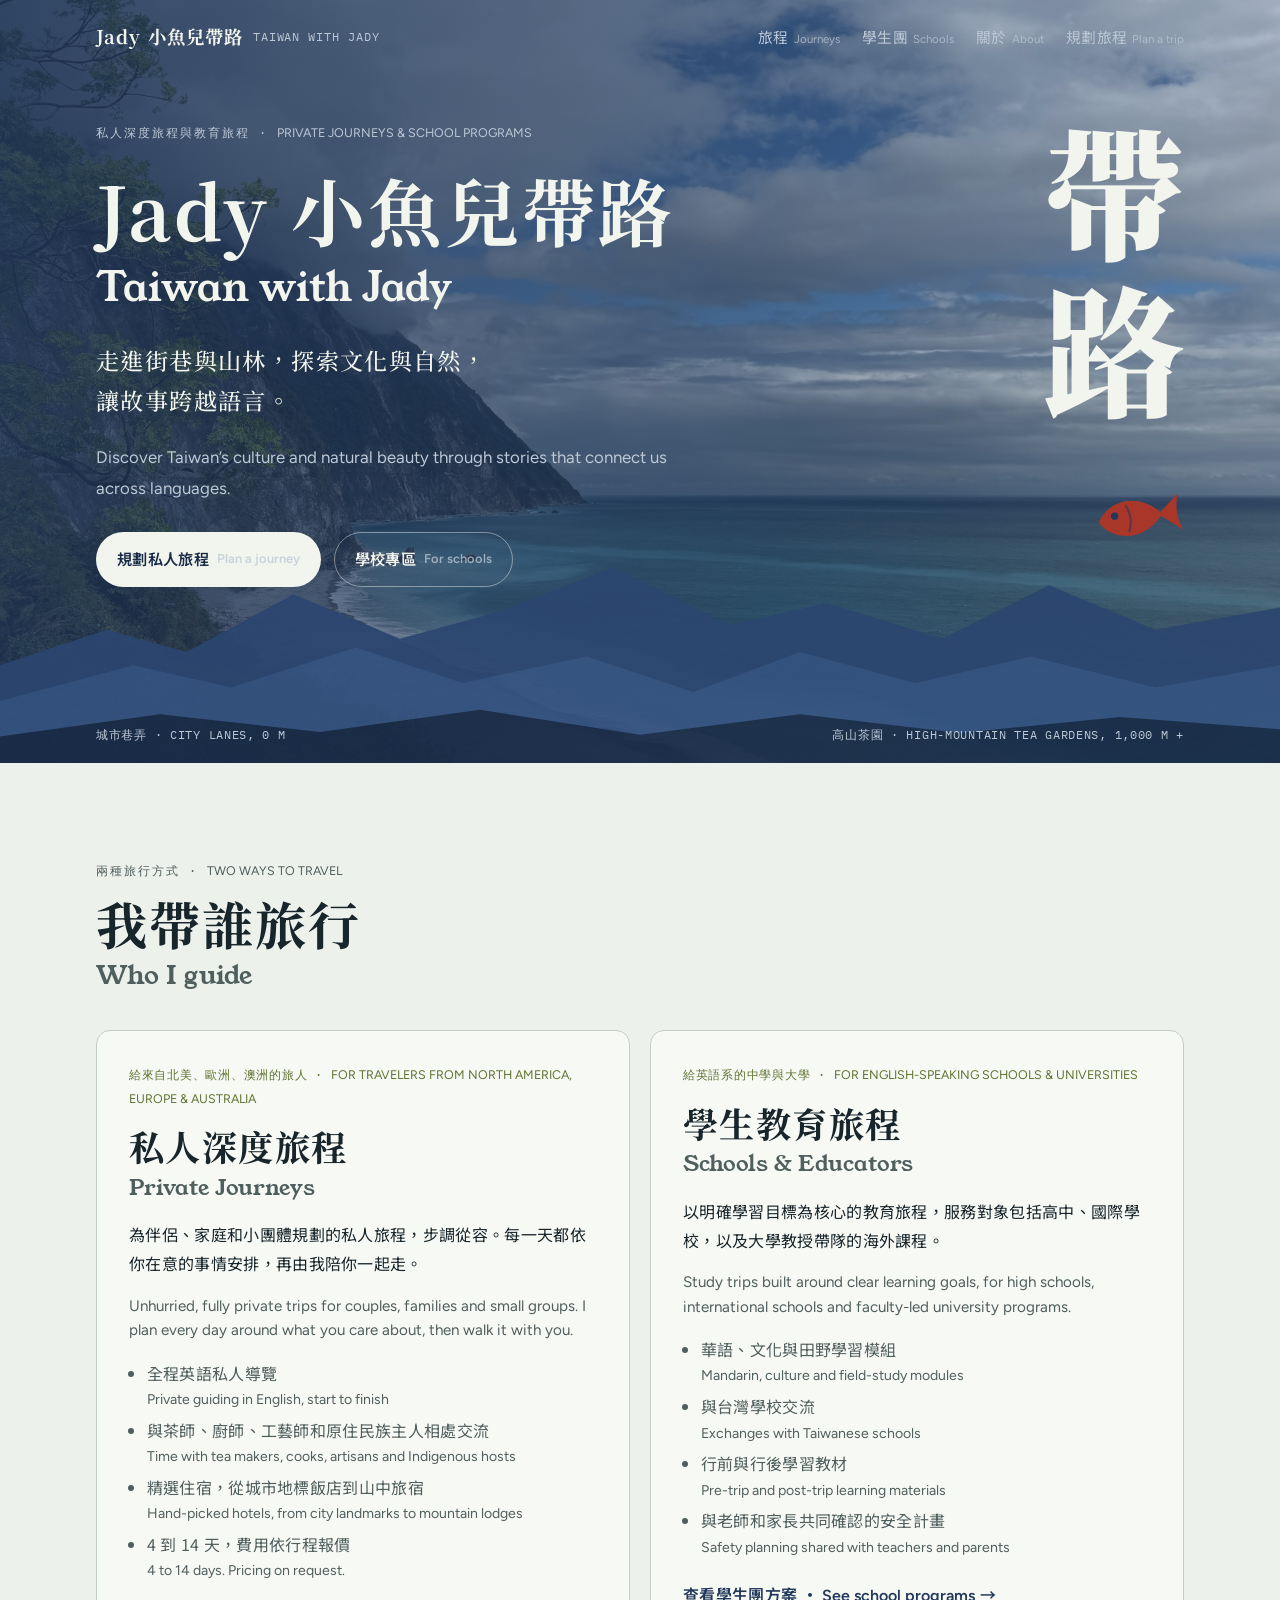
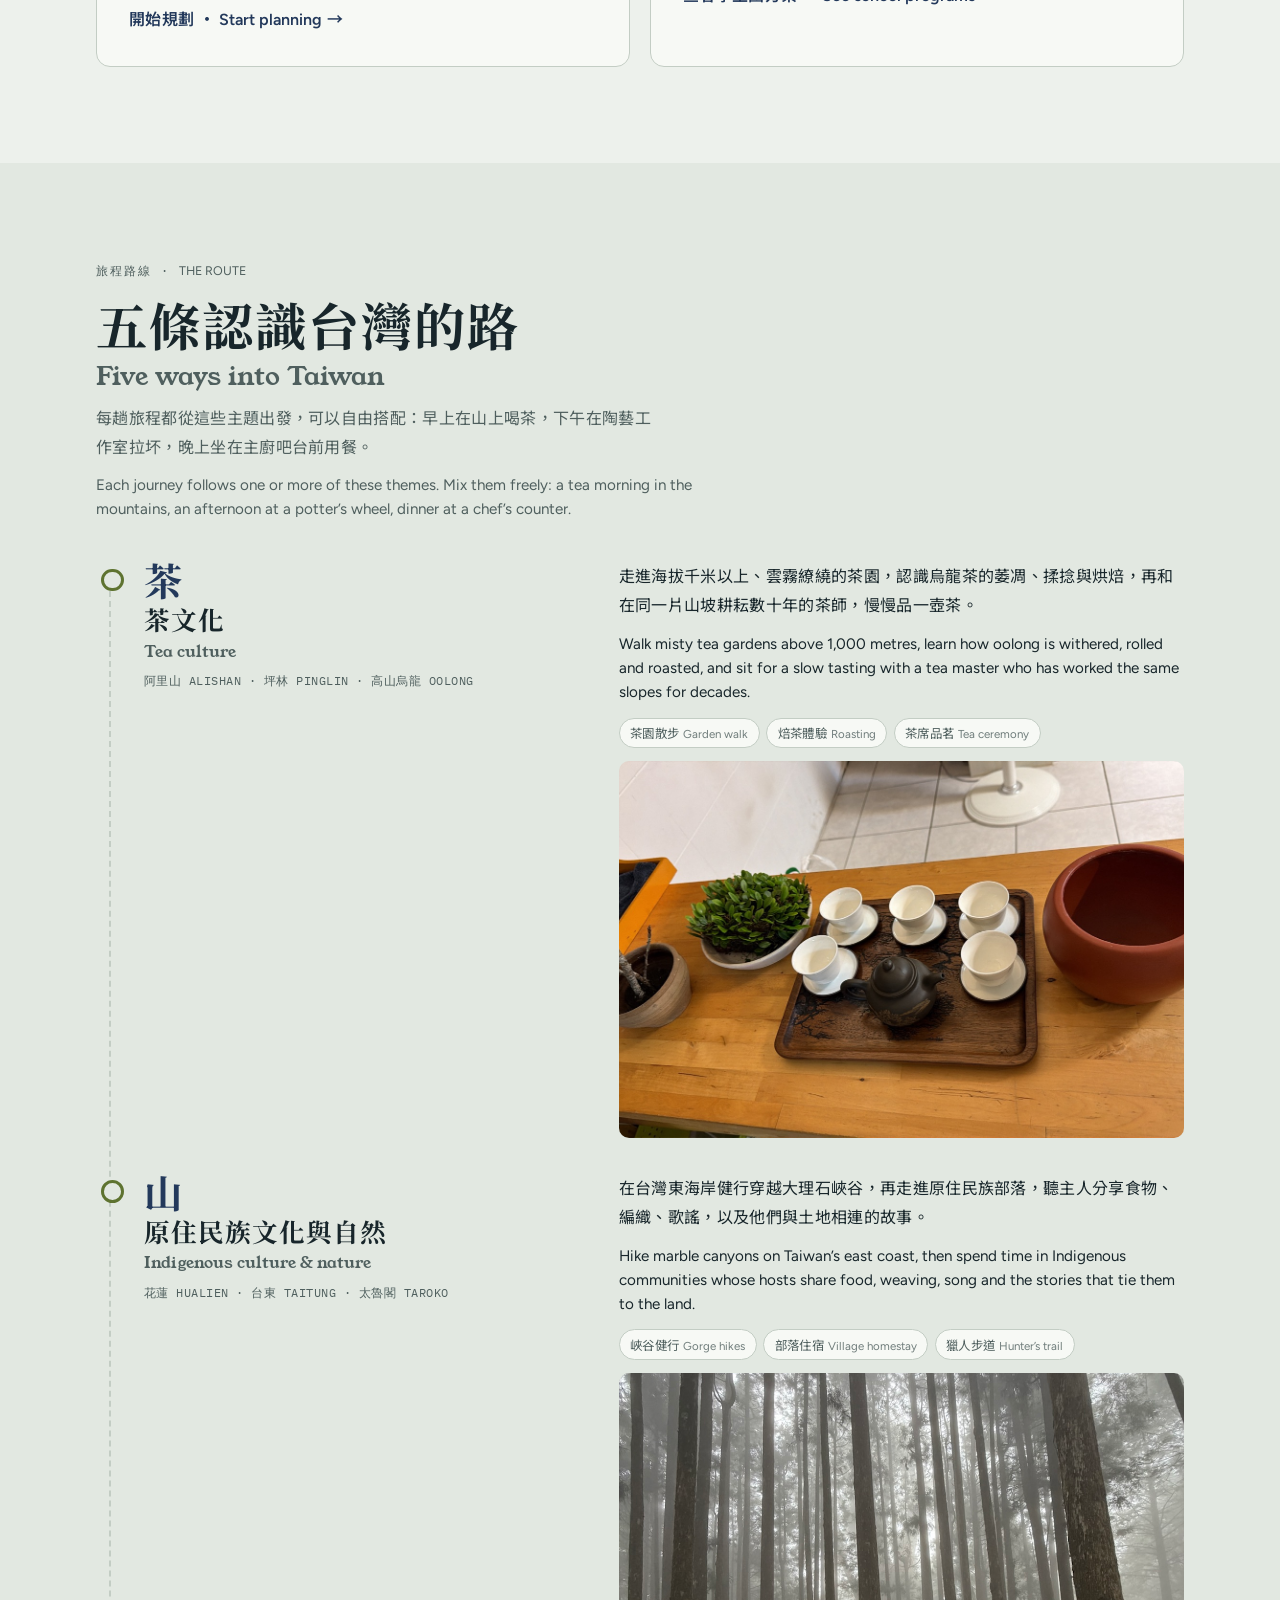
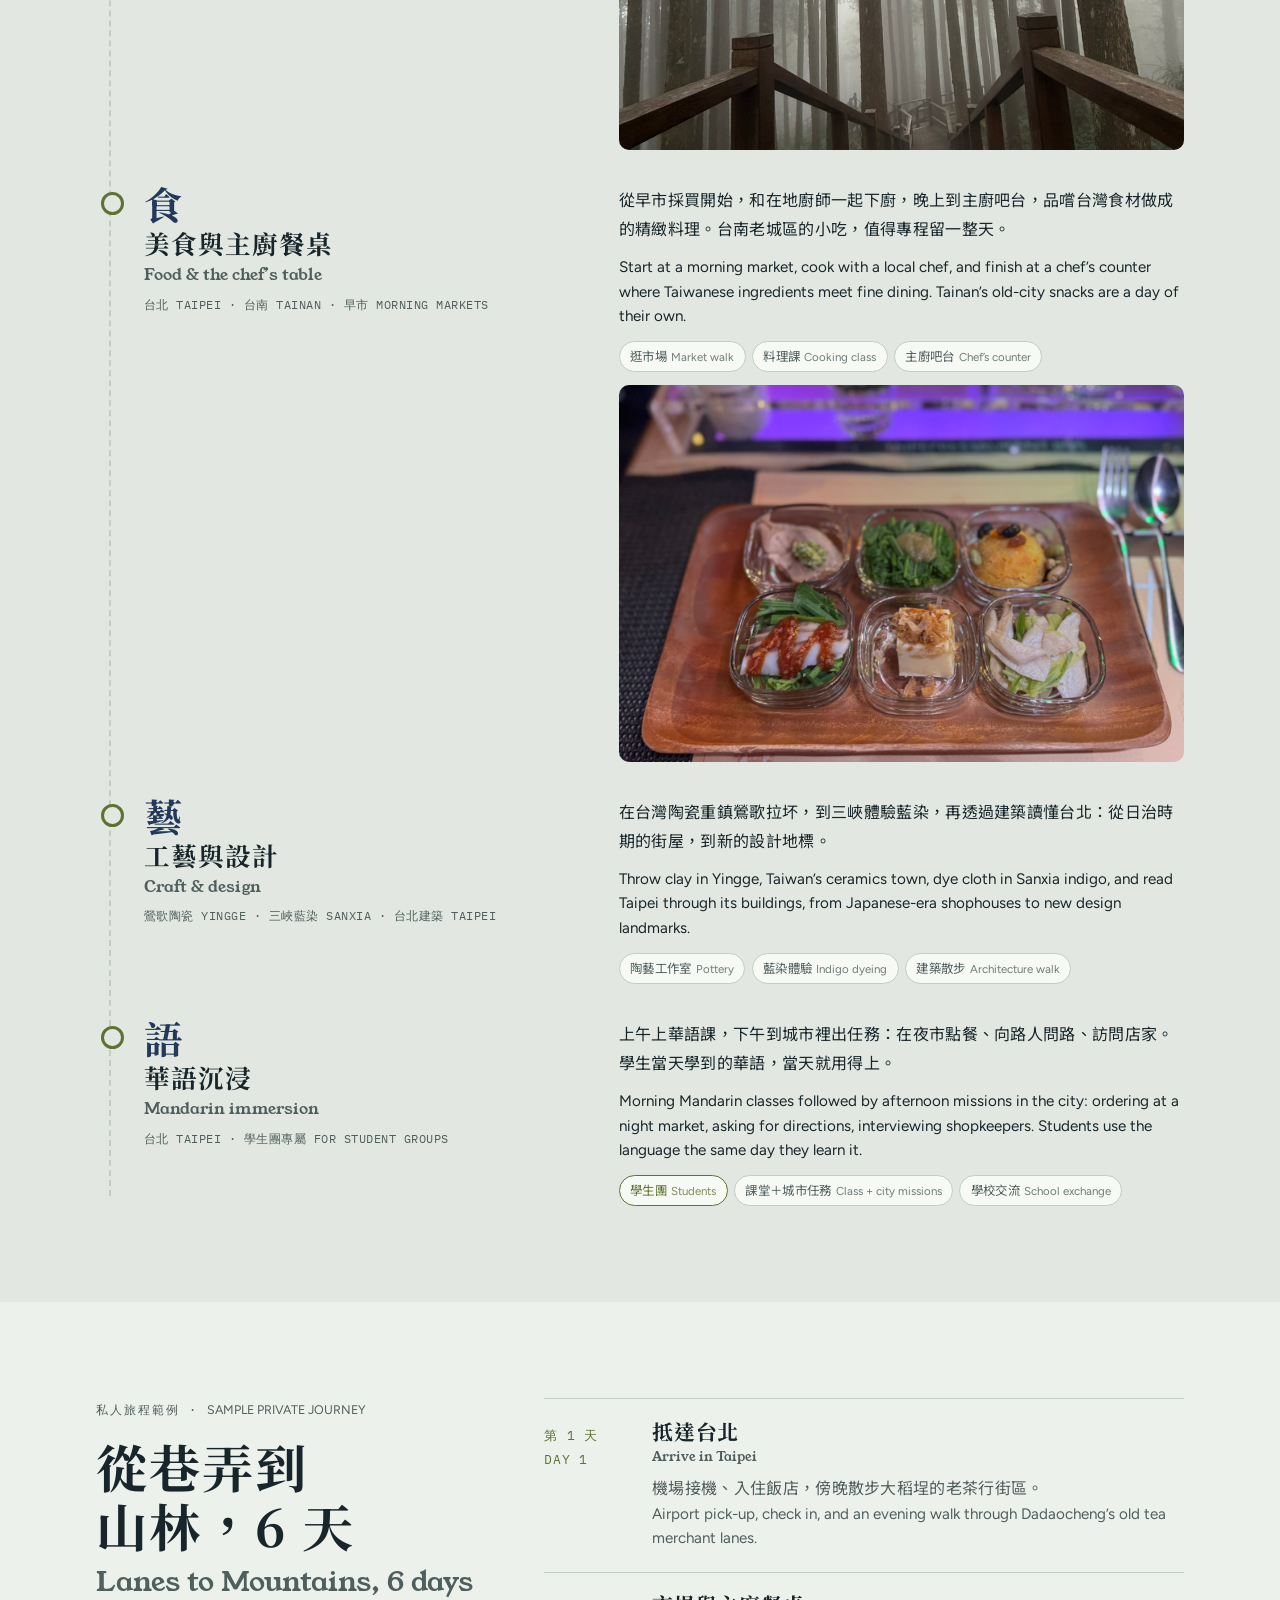
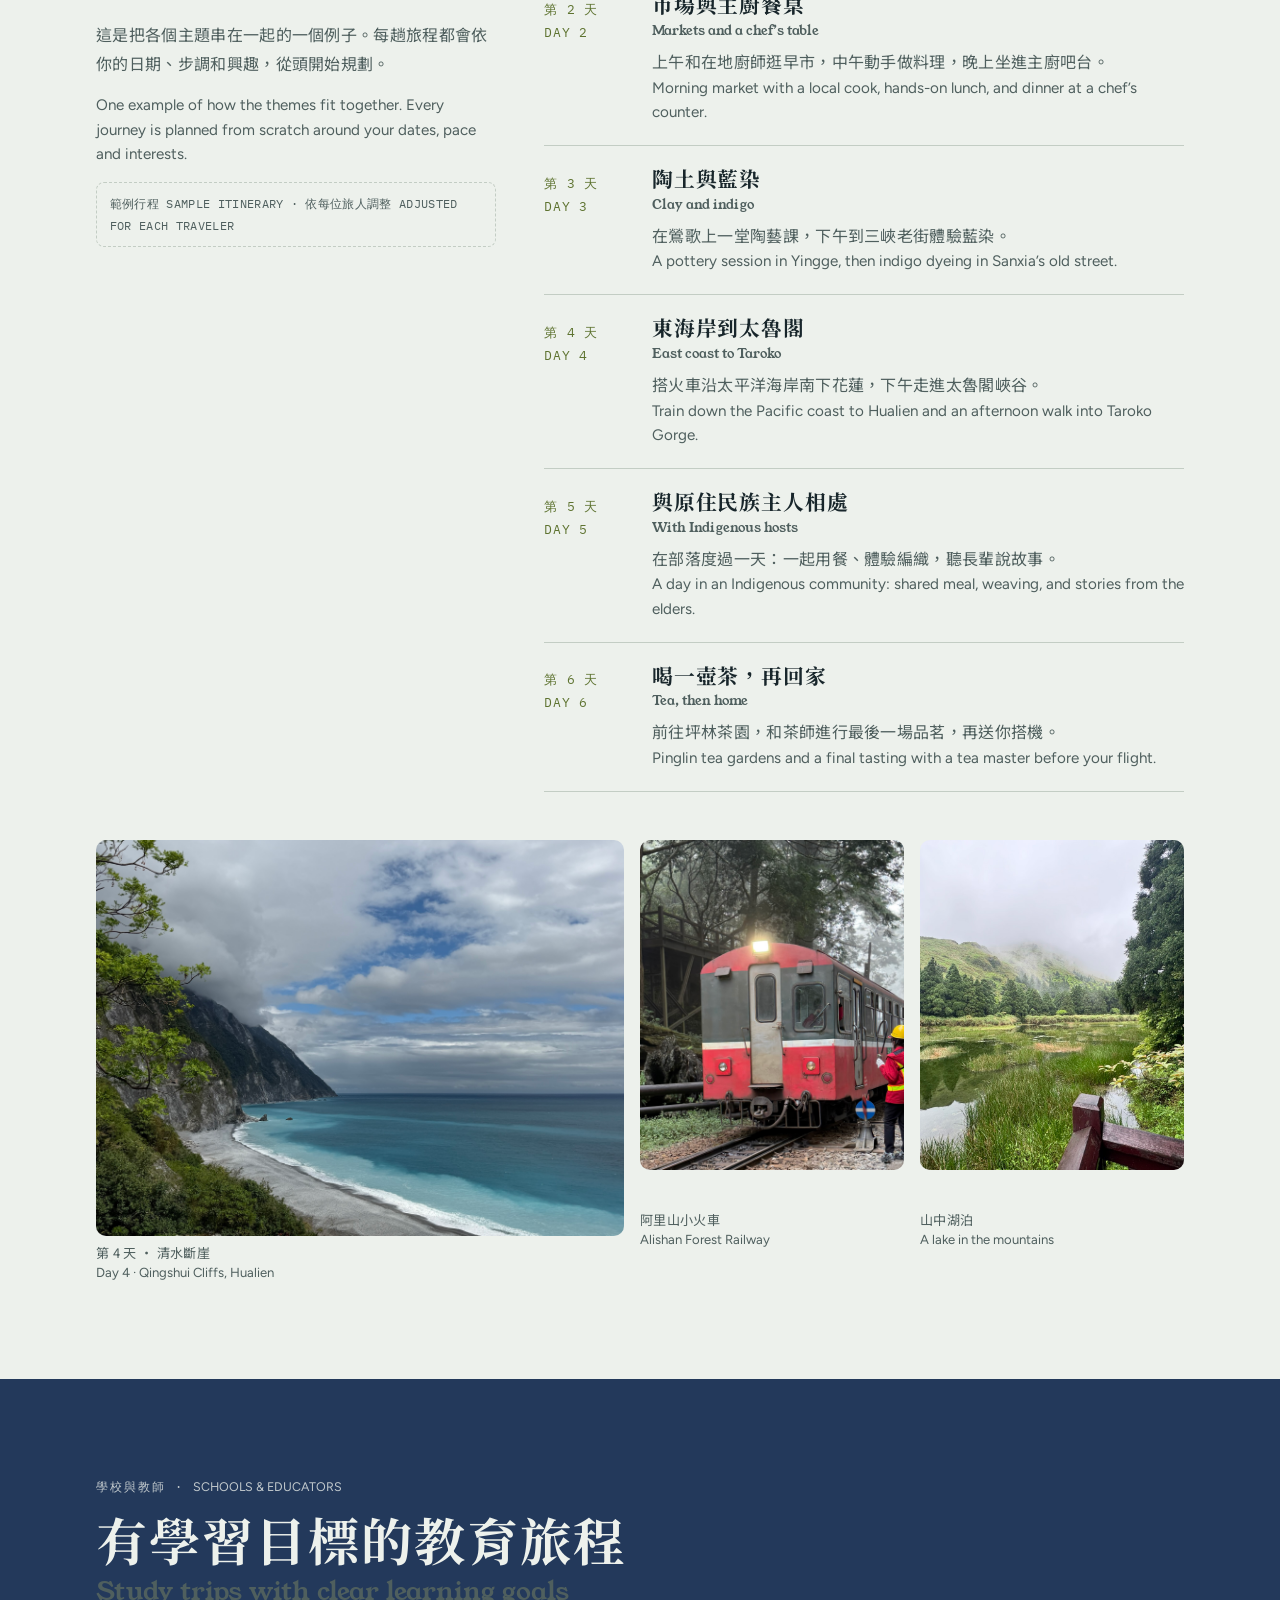
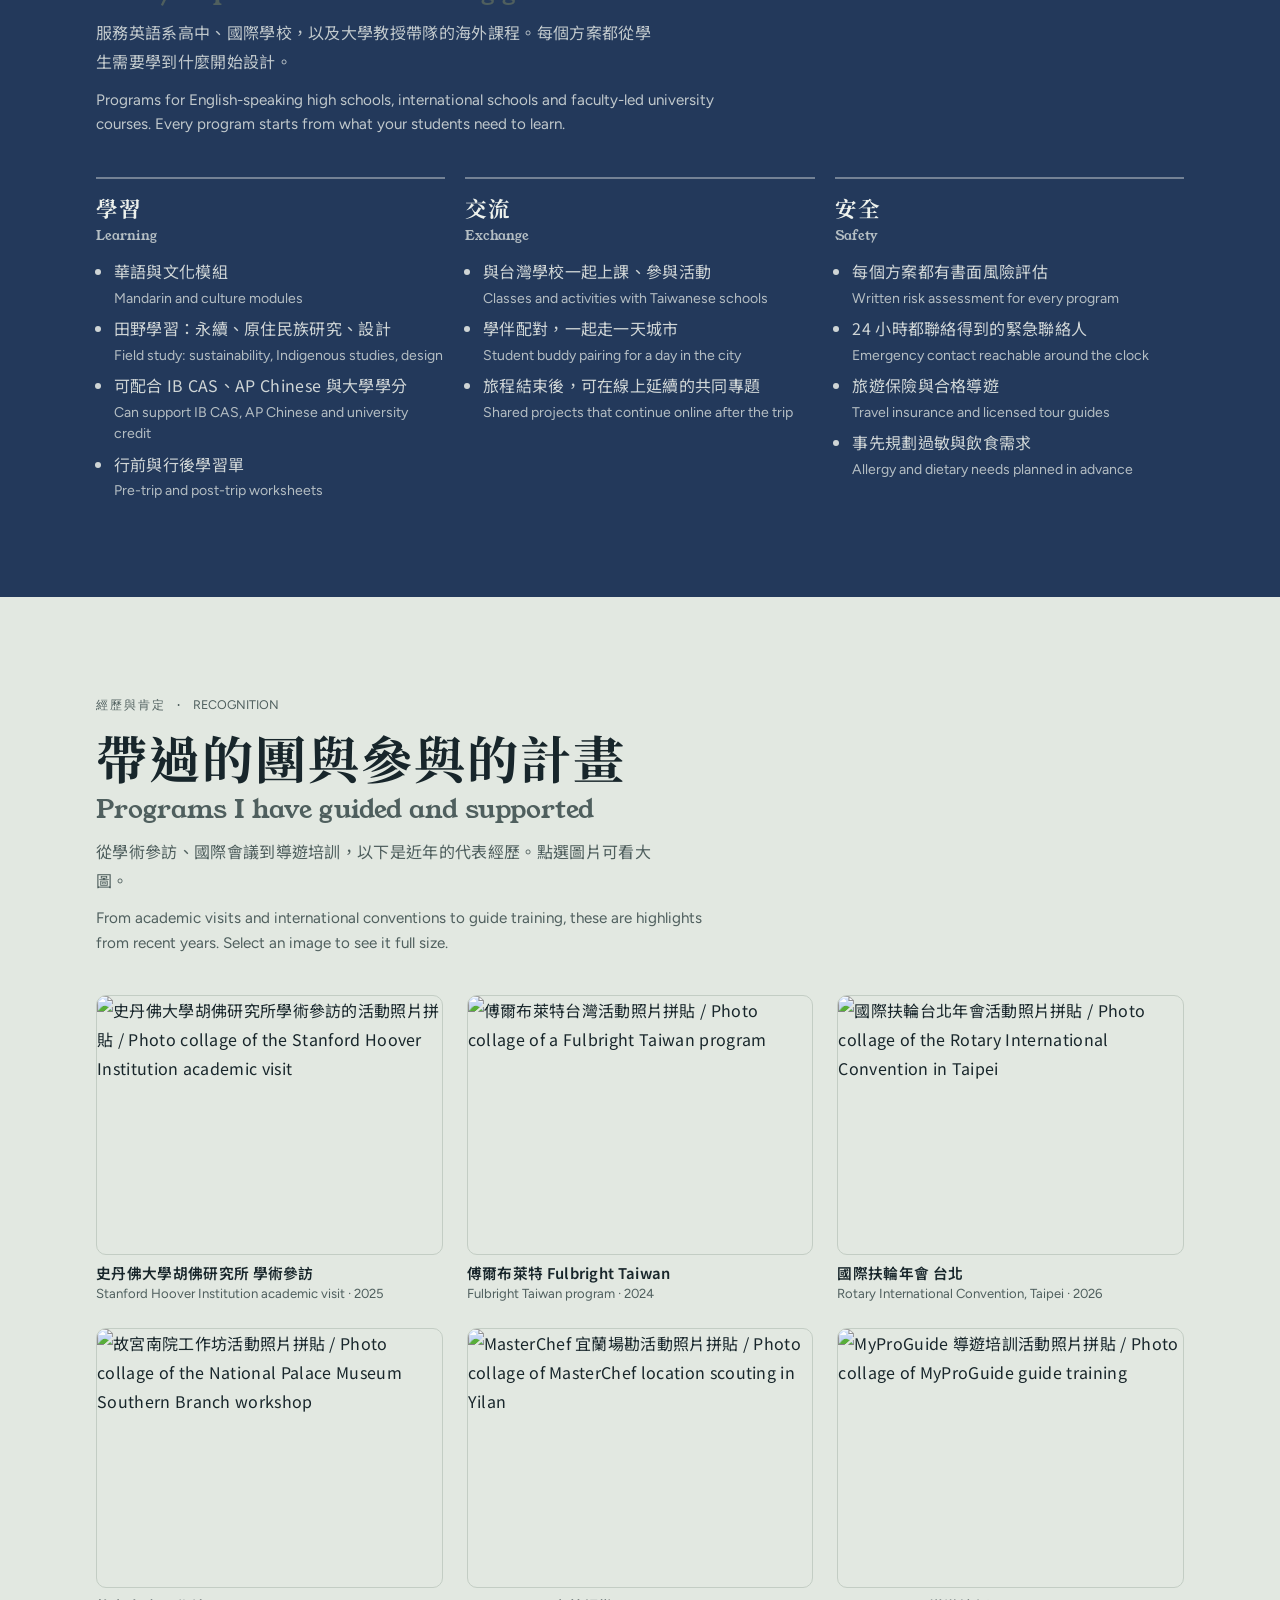
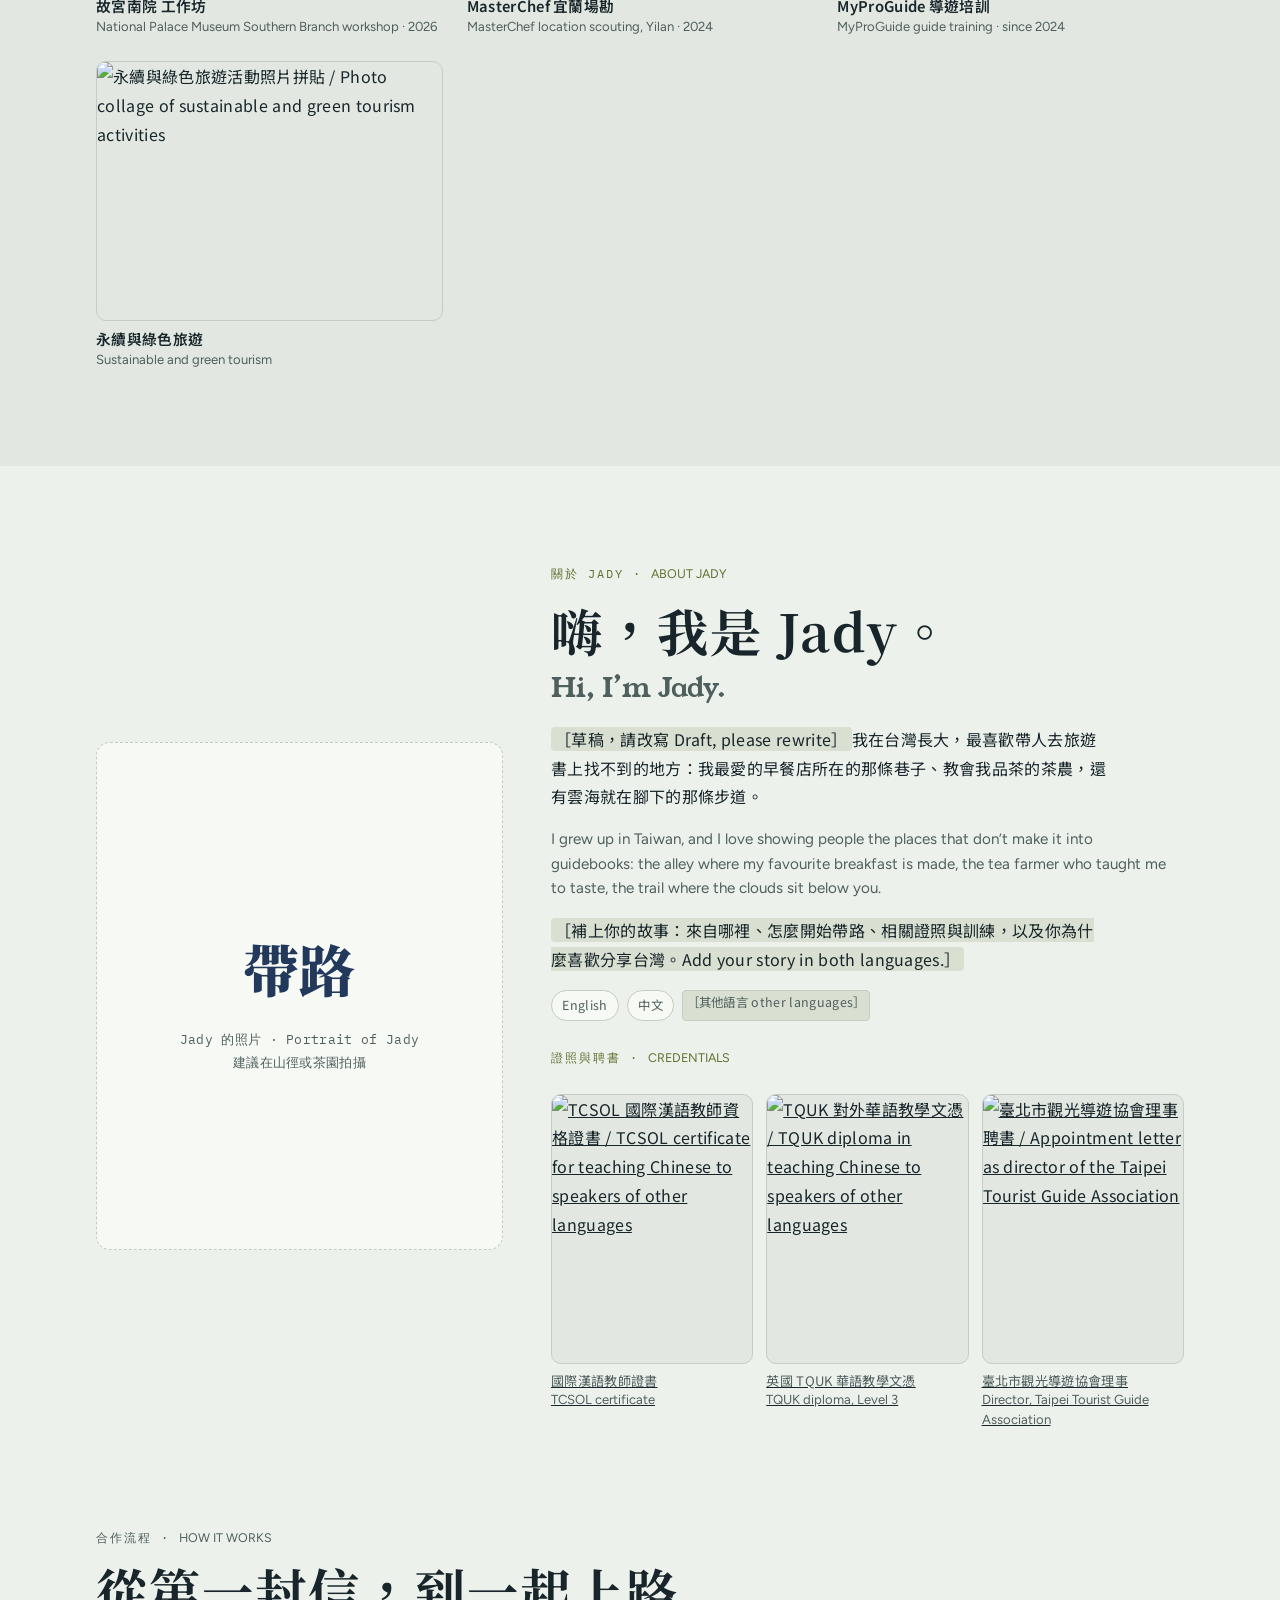
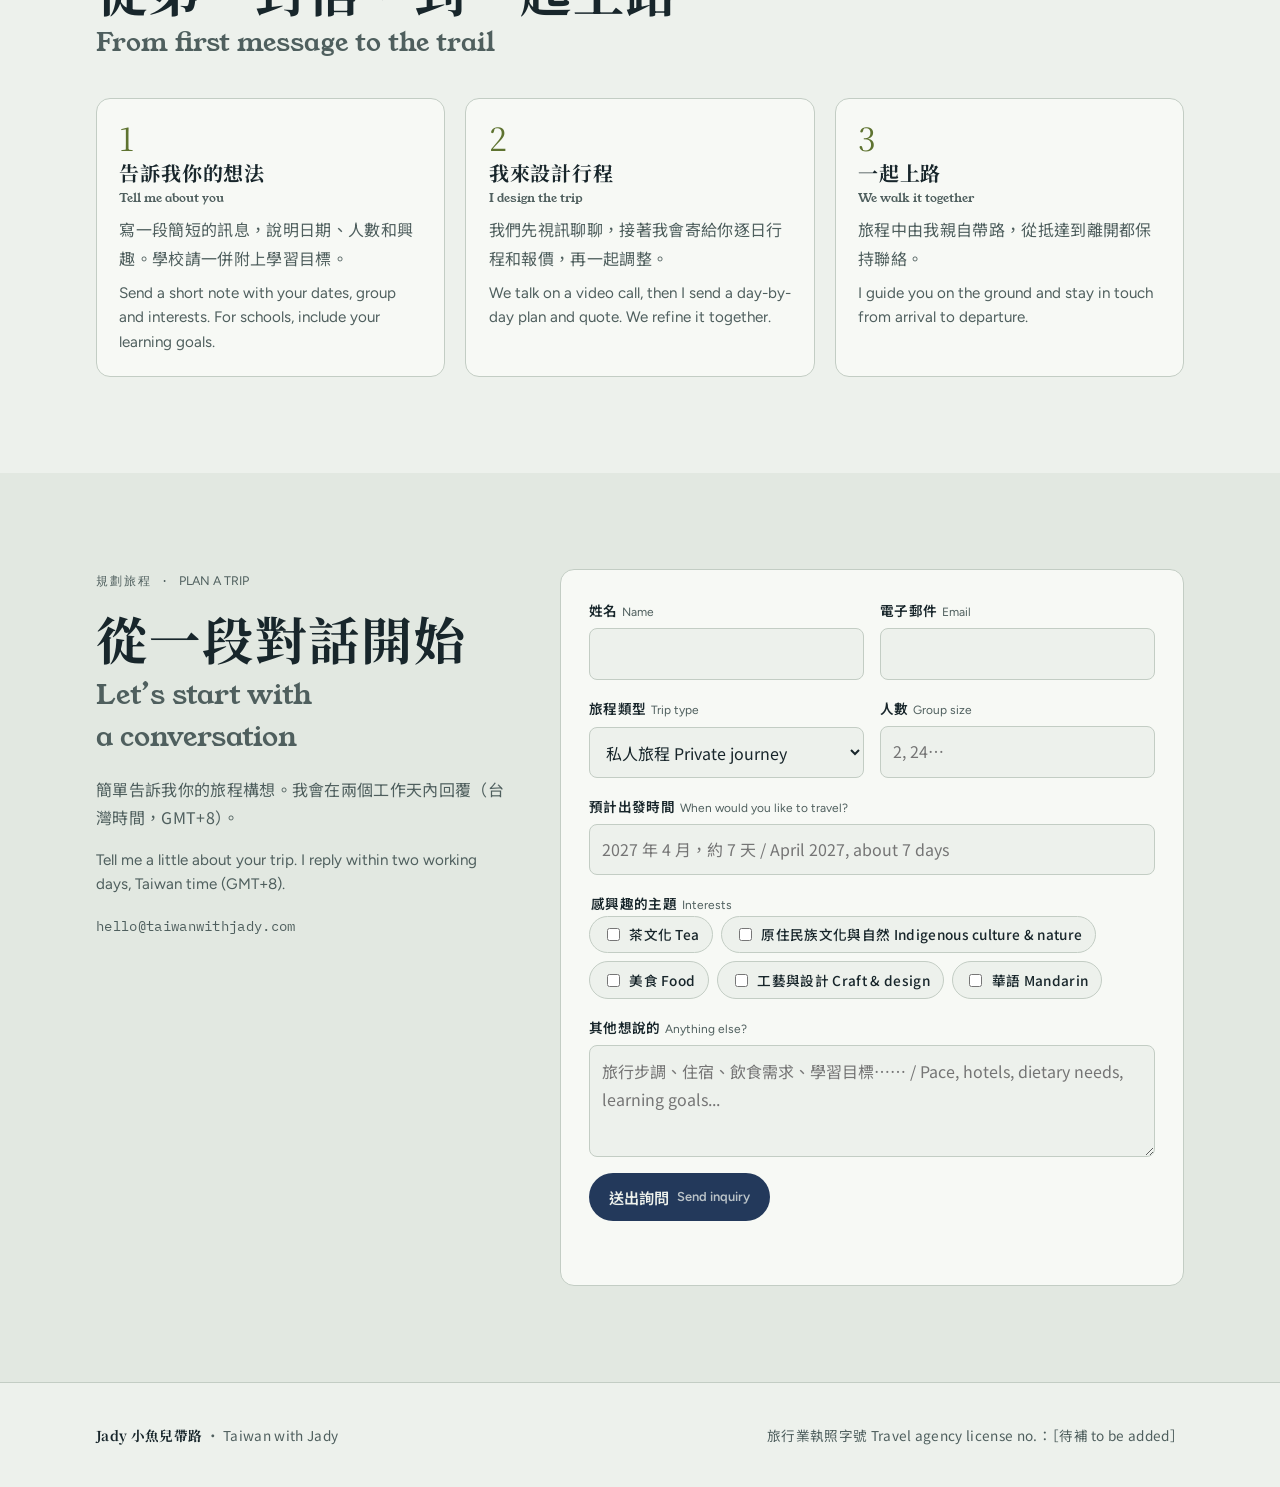
==== commit 10a61649: "Rename brand to Jady 小魚兒帶路 and replace the red seal with a fish mark Co-Authored-By: Claude Opus 5.5" ====
--- a/index.html
+++ b/index.html
@@ -3,9 +3,9 @@
 <head>
 <meta charset="utf-8">
 <meta name="viewport" content="width=device-width, initial-scale=1, viewport-fit=cover">
-<title>Jady 帶路 | Taiwan with Jady</title>
+<title>Jady 小魚兒帶路 | Taiwan with Jady</title>
 <meta name="description" content="Private journeys and school study trips in Taiwan, guided by Jady. 私人深度旅程與學生教育旅程：茶、原住民族文化與自然、美食、工藝設計、華語沉浸。">
-<meta property="og:title" content="Jady 帶路 | Taiwan with Jady">
+<meta property="og:title" content="Jady 小魚兒帶路 | Taiwan with Jady">
 <meta property="og:description" content="走進街巷與山林，探索文化與自然，讓故事跨越語言。Discover Taiwan’s culture and natural beauty through stories that connect us across languages.">
 <meta name="color-scheme" content="light dark">
 <link rel="preconnect" href="https://fonts.googleapis.com">
@@ -17,7 +17,7 @@
 
 <header class="hero">
   <div class="wrap nav">
-    <a class="brand" href="#top" id="top"><b>Jady 帶路</b><span>TAIWAN WITH JADY</span></a>
+    <a class="brand" href="#top" id="top"><b>Jady 小魚兒帶路</b><span>TAIWAN WITH JADY</span></a>
     <nav aria-label="主選單 Main">
       <ul>
         <li><a href="#themes">旅程<span class="en-sub" lang="en">Journeys</span></a></li>
@@ -31,7 +31,7 @@
   <div class="wrap hero-body">
     <div class="hero-copy">
       <p class="eyebrow" style="color:var(--hero-muted)">私人深度旅程與教育旅程 · <span lang="en">Private journeys &amp; school programs</span></p>
-      <h1>Jady 帶路<span class="en-sub" lang="en" style="font-size:.55em;margin-top:.4rem;color:var(--hero-fg)">Taiwan with Jady</span></h1>
+      <h1>Jady 小魚兒帶路<span class="en-sub" lang="en" style="font-size:.55em;margin-top:.4rem;color:var(--hero-fg)">Taiwan with Jady</span></h1>
       <p class="zh-line">走進街巷與山林，探索文化與自然，<br>讓故事跨越語言。</p>
       <p class="en-line" lang="en">Discover Taiwan’s culture and natural beauty through stories that connect us across languages.</p>
       <div class="cta-row">
@@ -39,7 +39,7 @@
         <a class="btn btn-ghost" href="#schools">學校專區<span class="en-sub" lang="en">For schools</span></a>
       </div>
     </div>
-    <div class="vertical" aria-hidden="true">帶路<span class="seal">Jady</span></div>
+    <div class="vertical" aria-hidden="true">帶路<span class="seal fish"><svg viewBox="0 0 64 40" role="img" aria-label="小魚兒 fish"><path d="M46 20 L62 7 Q57 20 62 33 Z"/><path d="M3 20 C12 5 34 2 49 20 C34 38 12 35 3 20 Z"/><circle cx="15" cy="17" r="2.6" fill="var(--hero-bg)"/><path d="M24 11 Q28 20 24 29" fill="none" stroke="var(--hero-bg)" stroke-width="1.6" stroke-linecap="round" opacity=".55"/></svg></span></div>
   </div>
 
   <svg class="ridges" viewBox="0 0 1440 260" preserveAspectRatio="none" aria-hidden="true">
@@ -336,7 +336,7 @@
 
 <footer>
   <div class="wrap">
-    <span><span class="han">Jady 帶路</span> · Taiwan with Jady</span>
+    <span><span class="han">Jady 小魚兒帶路</span> · Taiwan with Jady</span>
     <span>旅行業執照字號 Travel agency license no.：［待補 to be added］</span>
   </div>
 </footer>
--- a/styles.css
+++ b/styles.css
@@ -247,3 +247,12 @@
   .gallery .photo.wide img{aspect-ratio:3/2;height:auto;min-height:0}
 }
 @media (max-width:600px){ .credentials{grid-template-columns:repeat(3,minmax(0,1fr));gap:.5rem} }
+
+/* ---------- Fish mark (小魚兒) replaces the red seal ---------- */
+.seal.fish{background:none;width:5.6rem;height:auto;border-radius:0;transform:rotate(-8deg);margin-top:.6rem}
+.seal.fish svg{display:block;width:100%;height:auto;fill:var(--seal)}
+@media (prefers-reduced-motion:no-preference){
+  .seal.fish{animation:swim 4s ease-in-out infinite}
+  @keyframes swim{0%,100%{transform:rotate(-8deg) translateY(0)}50%{transform:rotate(-4deg) translateY(-4px)}}
+}
+@media (max-width:600px){ .seal.fish{width:3.2rem;margin-top:0;transform:rotate(-6deg)} }
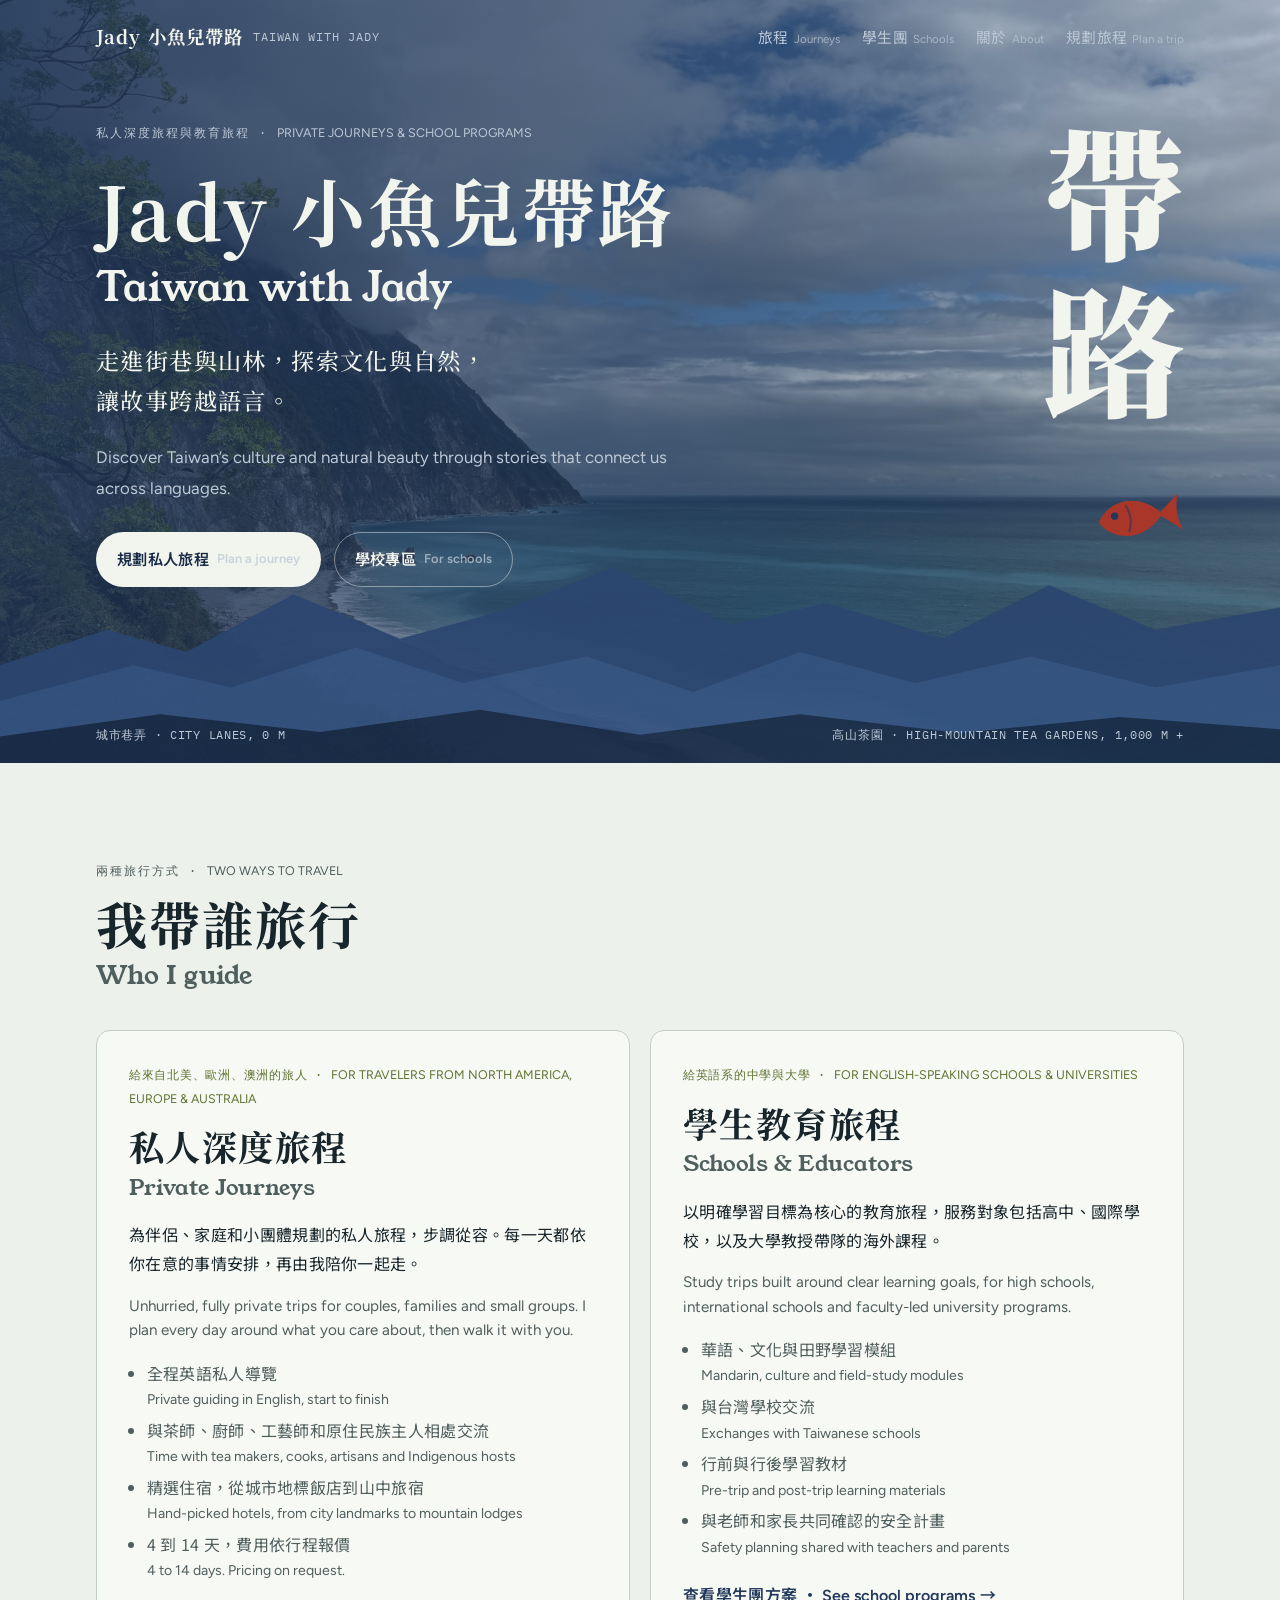
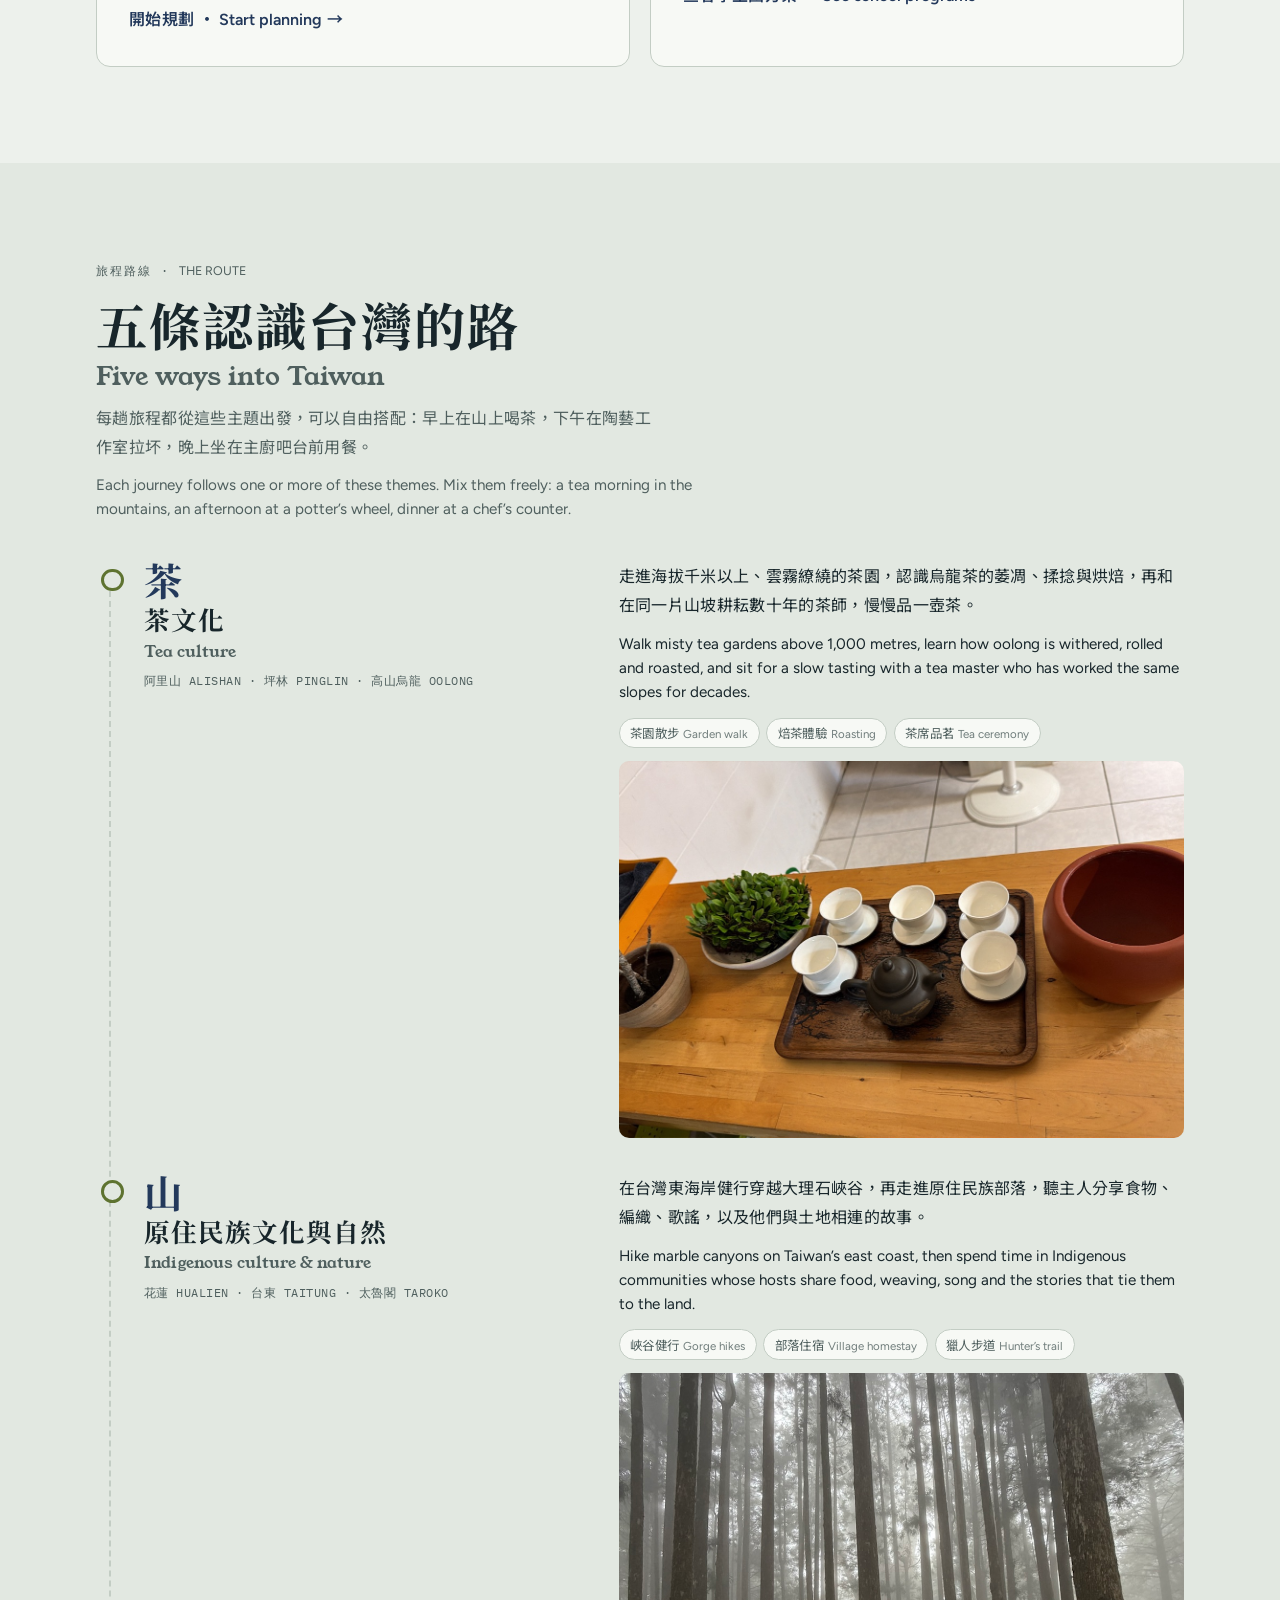
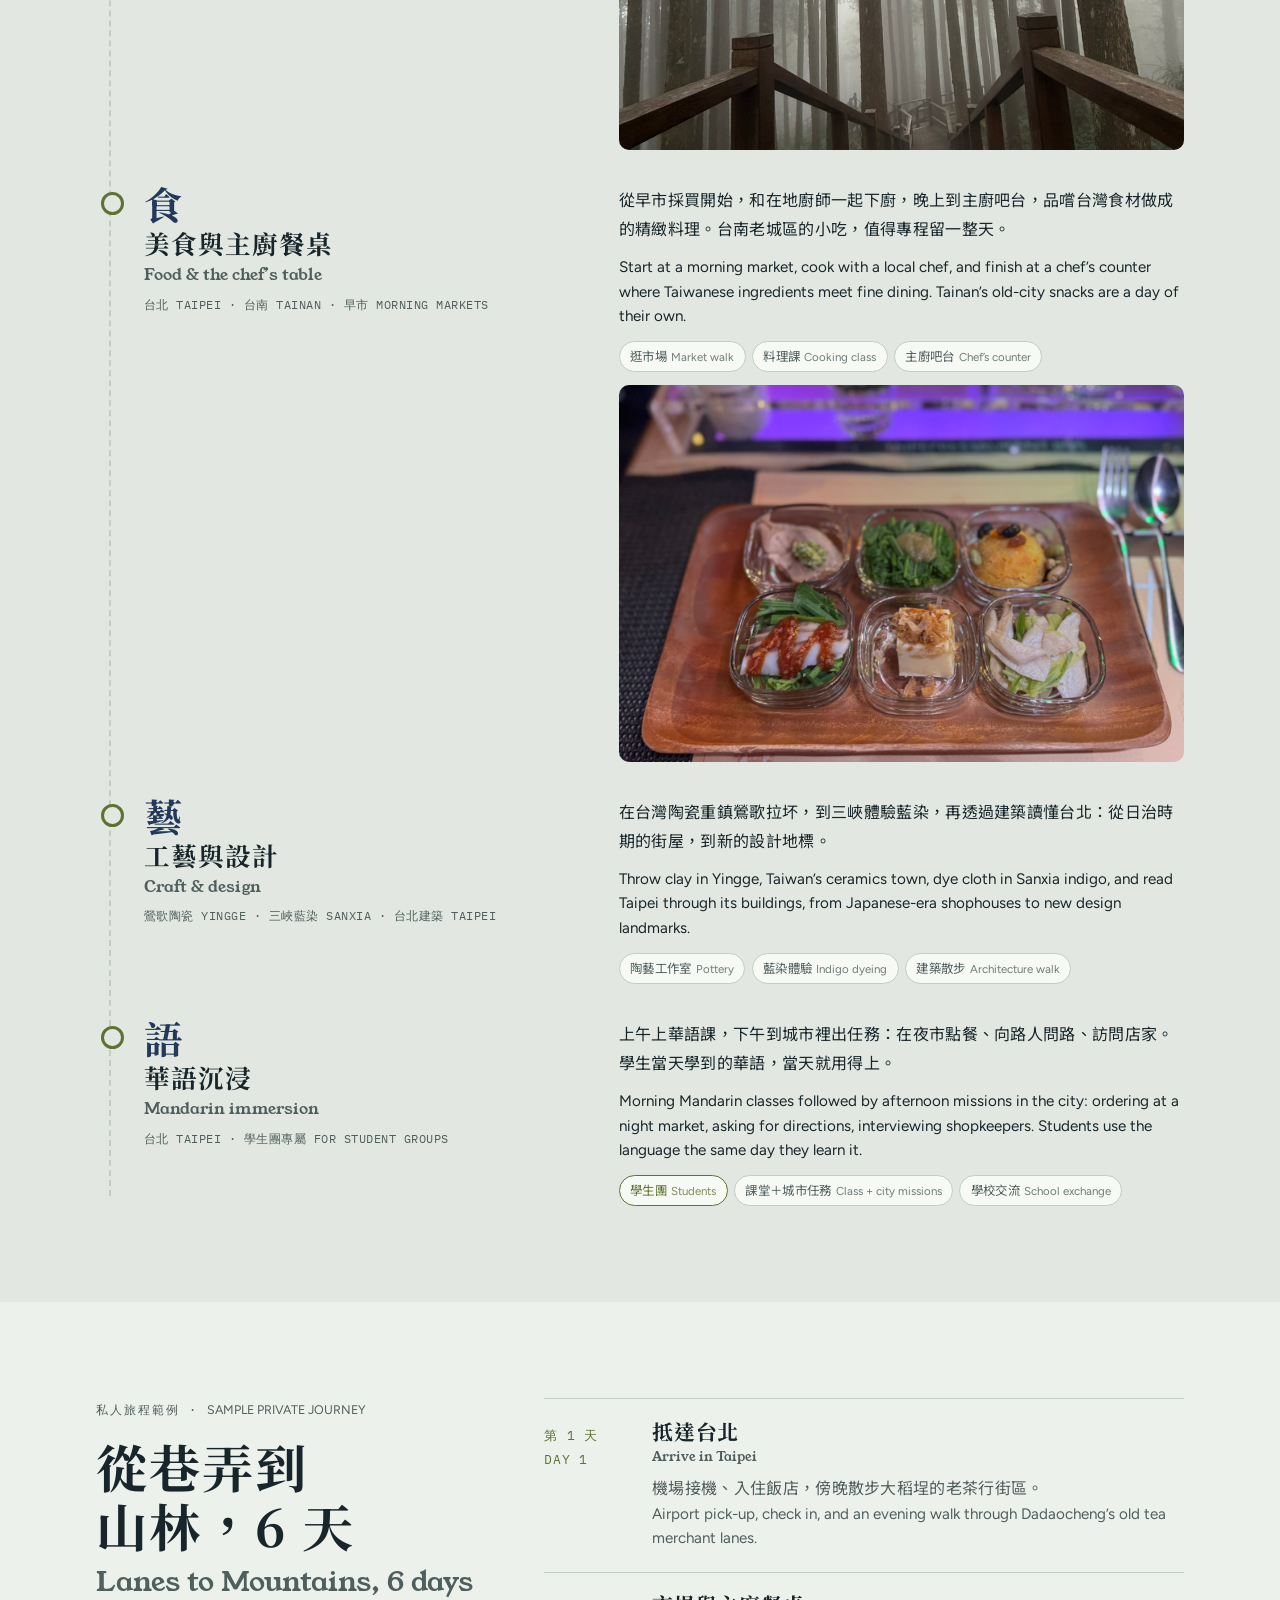
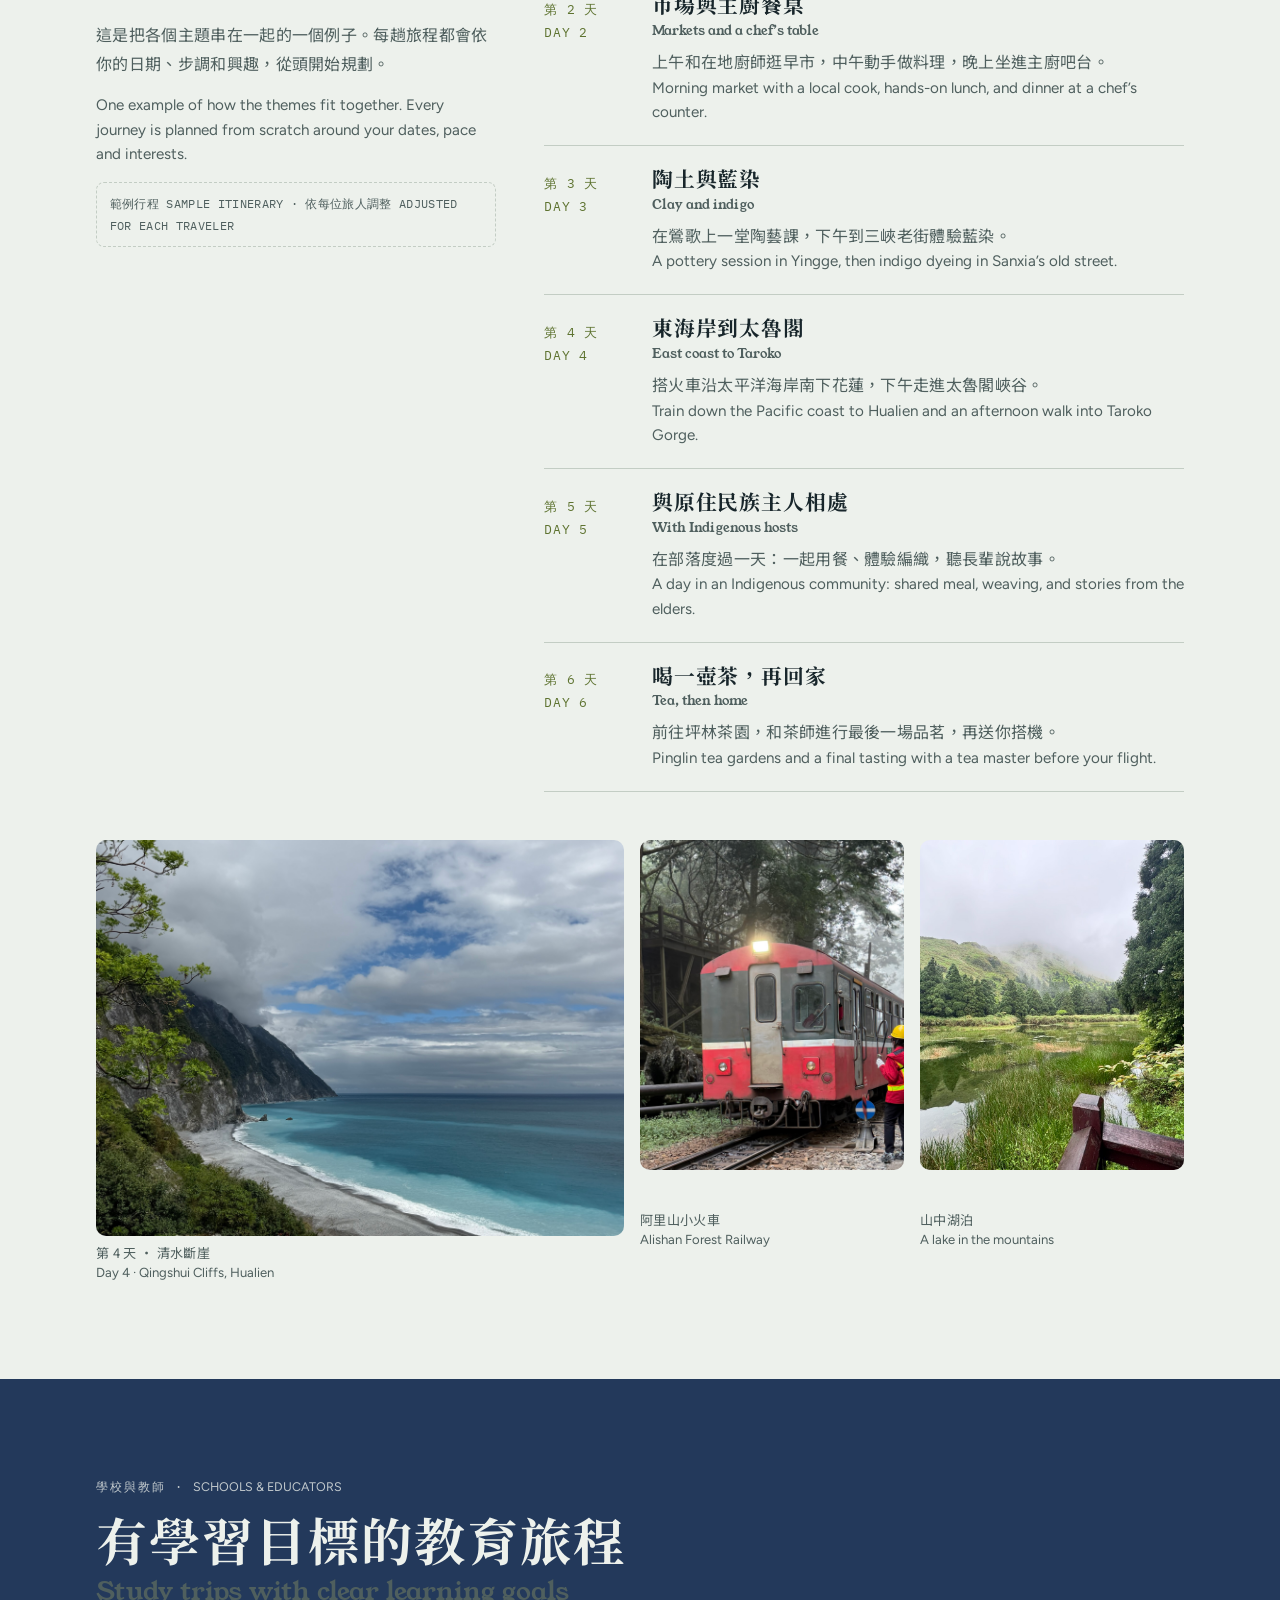
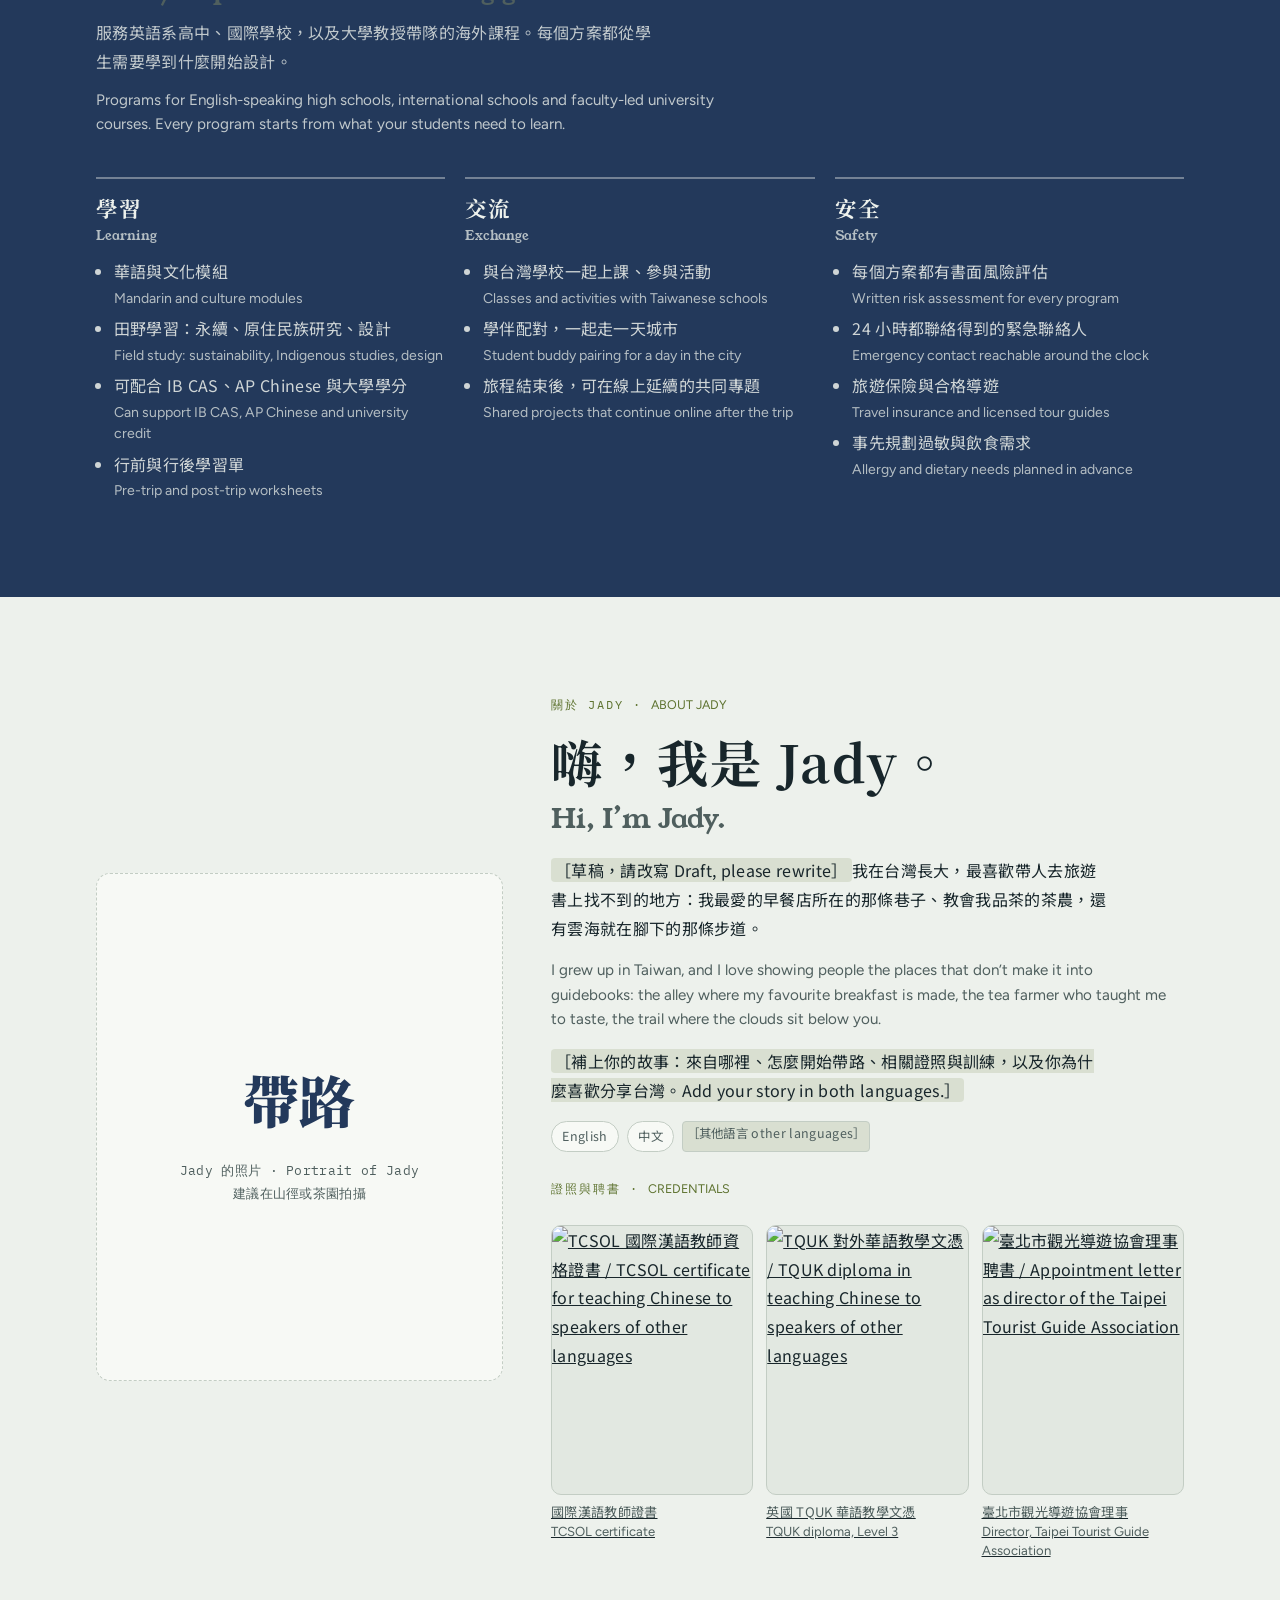
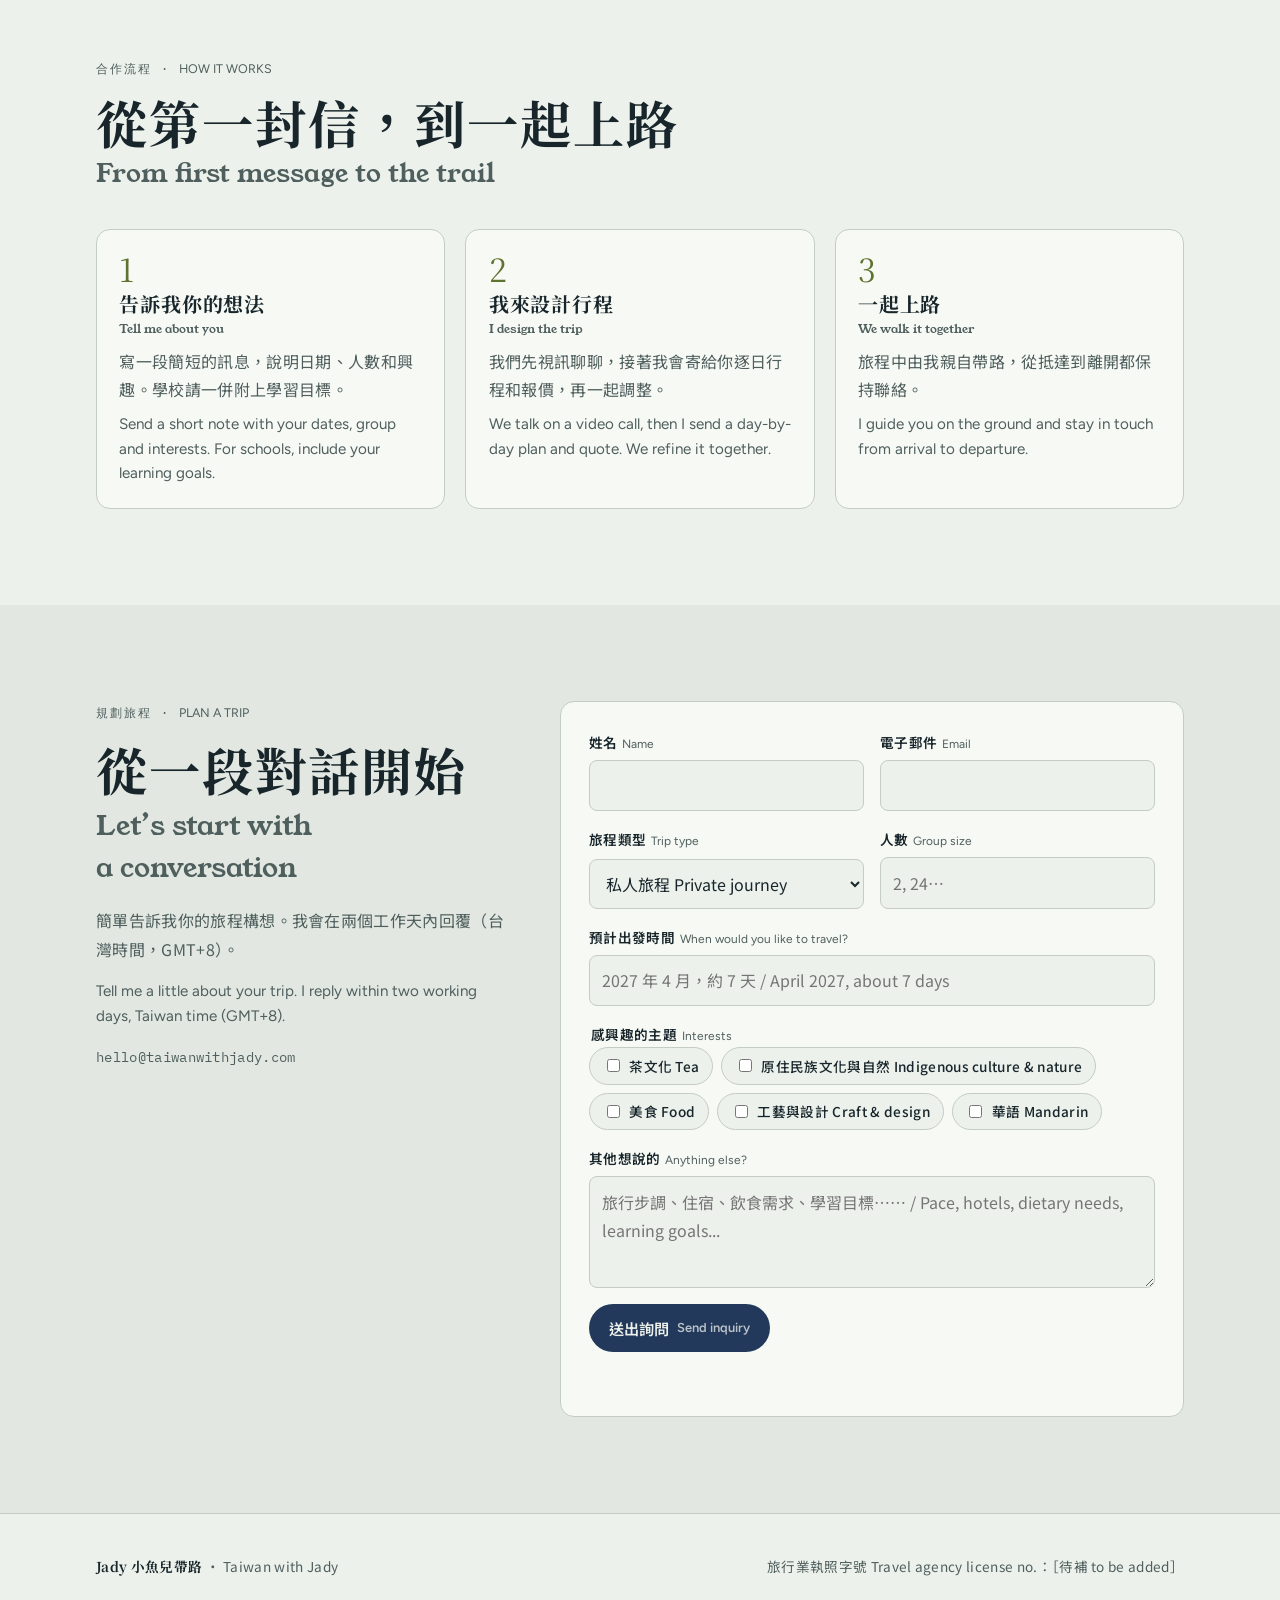
==== commit 13e46271: "Remove the recognition section Co-Authored-By: Claude Opus 5.5 <noreply@anthropic.com>" ====
--- a/index.html
+++ b/index.html
@@ -237,27 +237,6 @@
             <li>事先規劃過敏與飲食需求<span class="en-sub" lang="en">Allergy and dietary needs planned in advance</span></li>
           </ul>
         </div>
-      </div>
-    </div>
-  </section>
-
-  <!-- Recognition -->
-  <section id="recognition" class="trail-sec">
-    <div class="wrap">
-      <div class="sec-head">
-        <p class="eyebrow">經歷與肯定 · <span lang="en">Recognition</span></p>
-        <h2>帶過的團與參與的計畫<span class="en" lang="en">Programs I have guided and supported</span></h2>
-        <p>從學術參訪、國際會議到導遊培訓，以下是近年的代表經歷。點選圖片可看大圖。</p>
-        <p class="en-p" lang="en">From academic visits and international conventions to guide training, these are highlights from recent years. Select an image to see it full size.</p>
-      </div>
-      <div class="recog-grid">
-        <a href="photos/recognition/stanford-hoover-academic-visit.jpg"><figure class="photo"><img src="photos/recognition/stanford-hoover-academic-visit.jpg" width="1400" height="1050" loading="lazy" alt="史丹佛大學胡佛研究所學術參訪的活動照片拼貼 / Photo collage of the Stanford Hoover Institution academic visit"><figcaption><b>史丹佛大學胡佛研究所 學術參訪</b><span lang="en">Stanford Hoover Institution academic visit · 2025</span></figcaption></figure></a>
-        <a href="photos/recognition/fulbright-taiwan.jpg"><figure class="photo"><img src="photos/recognition/fulbright-taiwan.jpg" width="1400" height="1050" loading="lazy" alt="傅爾布萊特台灣活動照片拼貼 / Photo collage of a Fulbright Taiwan program"><figcaption><b>傅爾布萊特 Fulbright Taiwan</b><span lang="en">Fulbright Taiwan program · 2024</span></figcaption></figure></a>
-        <a href="photos/recognition/rotary-international-convention-taipei.jpg"><figure class="photo"><img src="photos/recognition/rotary-international-convention-taipei.jpg" width="1400" height="1050" loading="lazy" alt="國際扶輪台北年會活動照片拼貼 / Photo collage of the Rotary International Convention in Taipei"><figcaption><b>國際扶輪年會 台北</b><span lang="en">Rotary International Convention, Taipei · 2026</span></figcaption></figure></a>
-        <a href="photos/recognition/npm-southern-branch-workshop.jpg"><figure class="photo"><img src="photos/recognition/npm-southern-branch-workshop.jpg" width="1400" height="1050" loading="lazy" alt="故宮南院工作坊活動照片拼貼 / Photo collage of the National Palace Museum Southern Branch workshop"><figcaption><b>故宮南院 工作坊</b><span lang="en">National Palace Museum Southern Branch workshop · 2026</span></figcaption></figure></a>
-        <a href="photos/recognition/masterchef-yilan-scouting.jpg"><figure class="photo"><img src="photos/recognition/masterchef-yilan-scouting.jpg" width="1400" height="1050" loading="lazy" alt="MasterChef 宜蘭場勘活動照片拼貼 / Photo collage of MasterChef location scouting in Yilan"><figcaption><b>MasterChef 宜蘭場勘</b><span lang="en">MasterChef location scouting, Yilan · 2024</span></figcaption></figure></a>
-        <a href="photos/recognition/myproguide-guide-training.jpg"><figure class="photo"><img src="photos/recognition/myproguide-guide-training.jpg" width="1400" height="1050" loading="lazy" alt="MyProGuide 導遊培訓活動照片拼貼 / Photo collage of MyProGuide guide training"><figcaption><b>MyProGuide 導遊培訓</b><span lang="en">MyProGuide guide training · since 2024</span></figcaption></figure></a>
-        <a href="photos/recognition/sustainable-tourism-green-tourism.jpg"><figure class="photo"><img src="photos/recognition/sustainable-tourism-green-tourism.jpg" width="1400" height="1050" loading="lazy" alt="永續與綠色旅遊活動照片拼貼 / Photo collage of sustainable and green tourism activities"><figcaption><b>永續與綠色旅遊</b><span lang="en">Sustainable and green tourism</span></figcaption></figure></a>
       </div>
     </div>
   </section>
--- a/styles.css
+++ b/styles.css
@@ -235,10 +235,6 @@
 .gallery{display:grid;grid-template-columns:2fr 1fr 1fr;gap:1rem}
 .gallery .photo img{aspect-ratio:4/5}
 .gallery .photo.wide img{aspect-ratio:auto;height:100%;min-height:100%}
-.recog-grid{display:grid;grid-template-columns:repeat(auto-fill,minmax(min(100%,300px),1fr));gap:1.5rem}
-.recog-grid a{text-decoration:none;color:inherit;display:block}
-.recog-grid img{aspect-ratio:4/3;border:1px solid var(--line)}
-.recog-grid figcaption b{display:block;color:var(--ink);font-weight:600;font-size:.92rem}
 .credentials{display:grid;grid-template-columns:repeat(3,minmax(0,1fr));gap:.8rem;margin-top:.5rem}
 .credentials img{aspect-ratio:3/4;object-fit:cover;border:1px solid var(--line)}
 @media (max-width:860px){
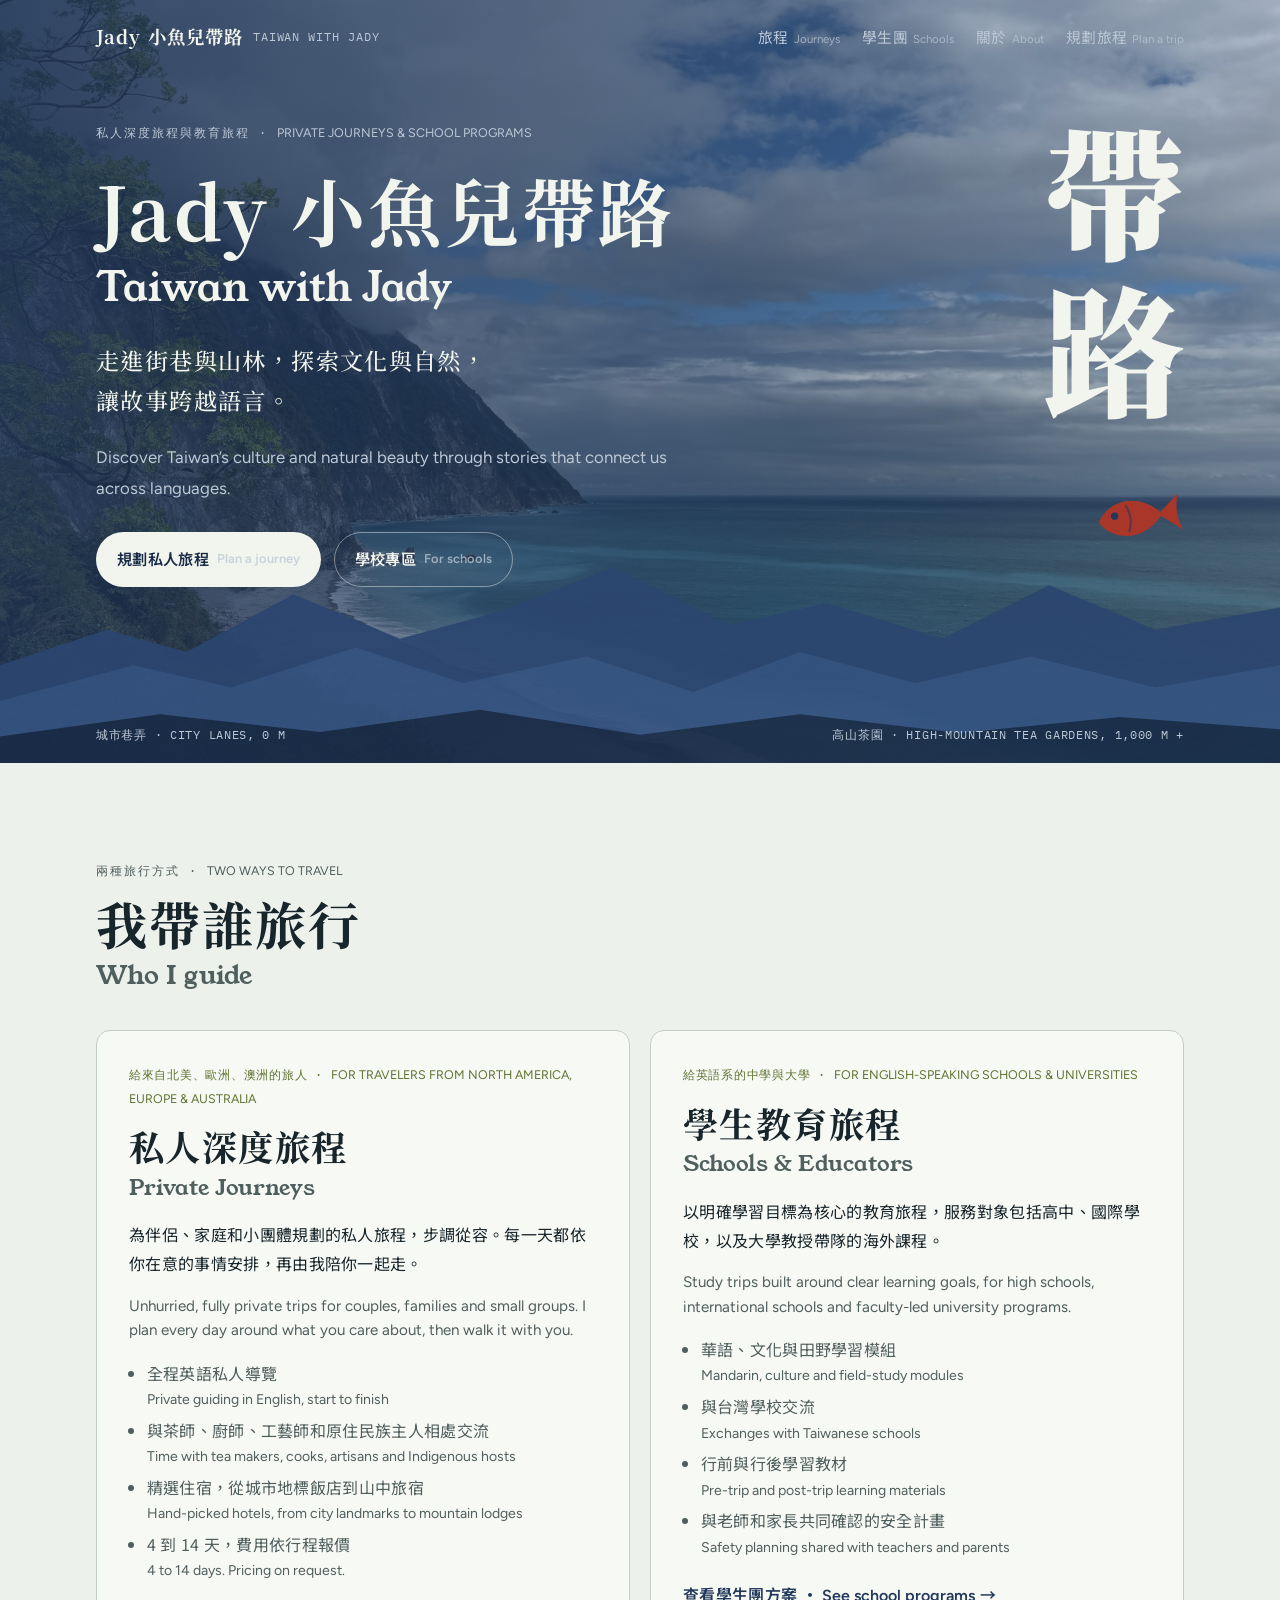
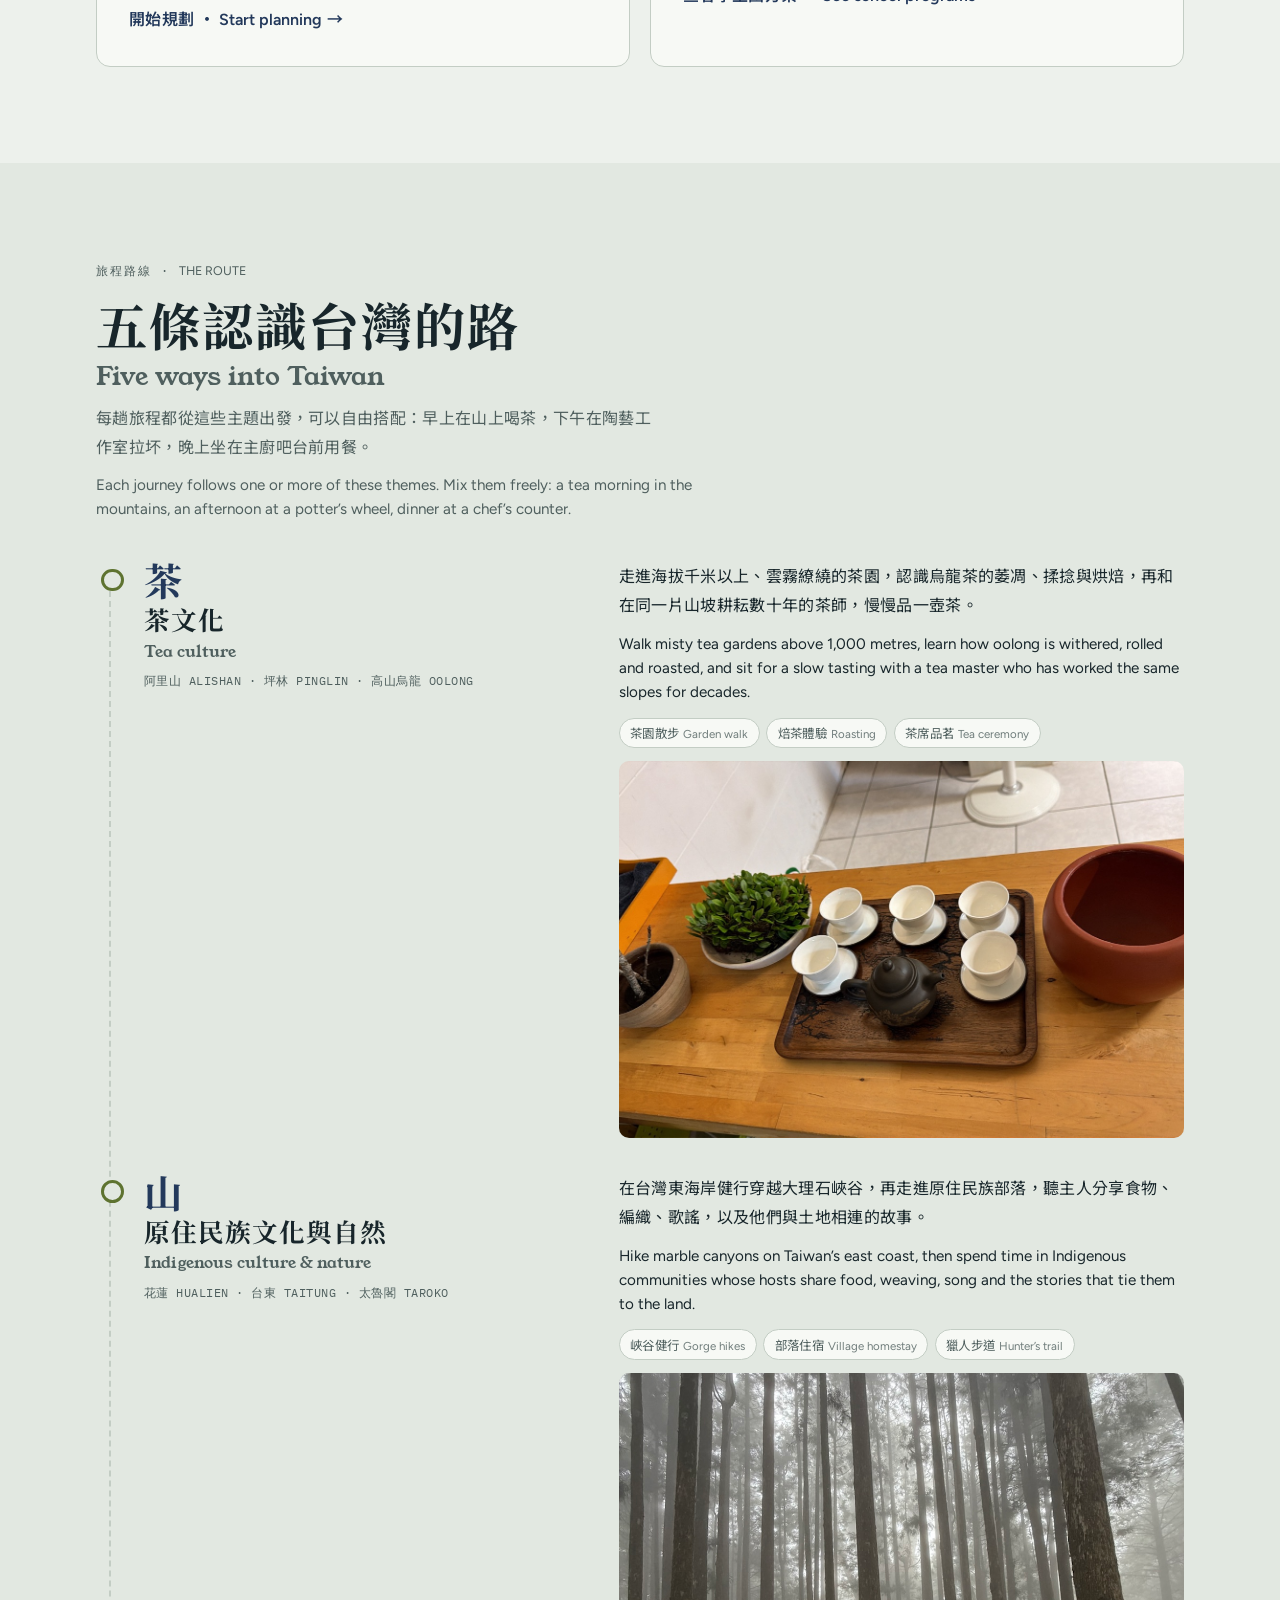
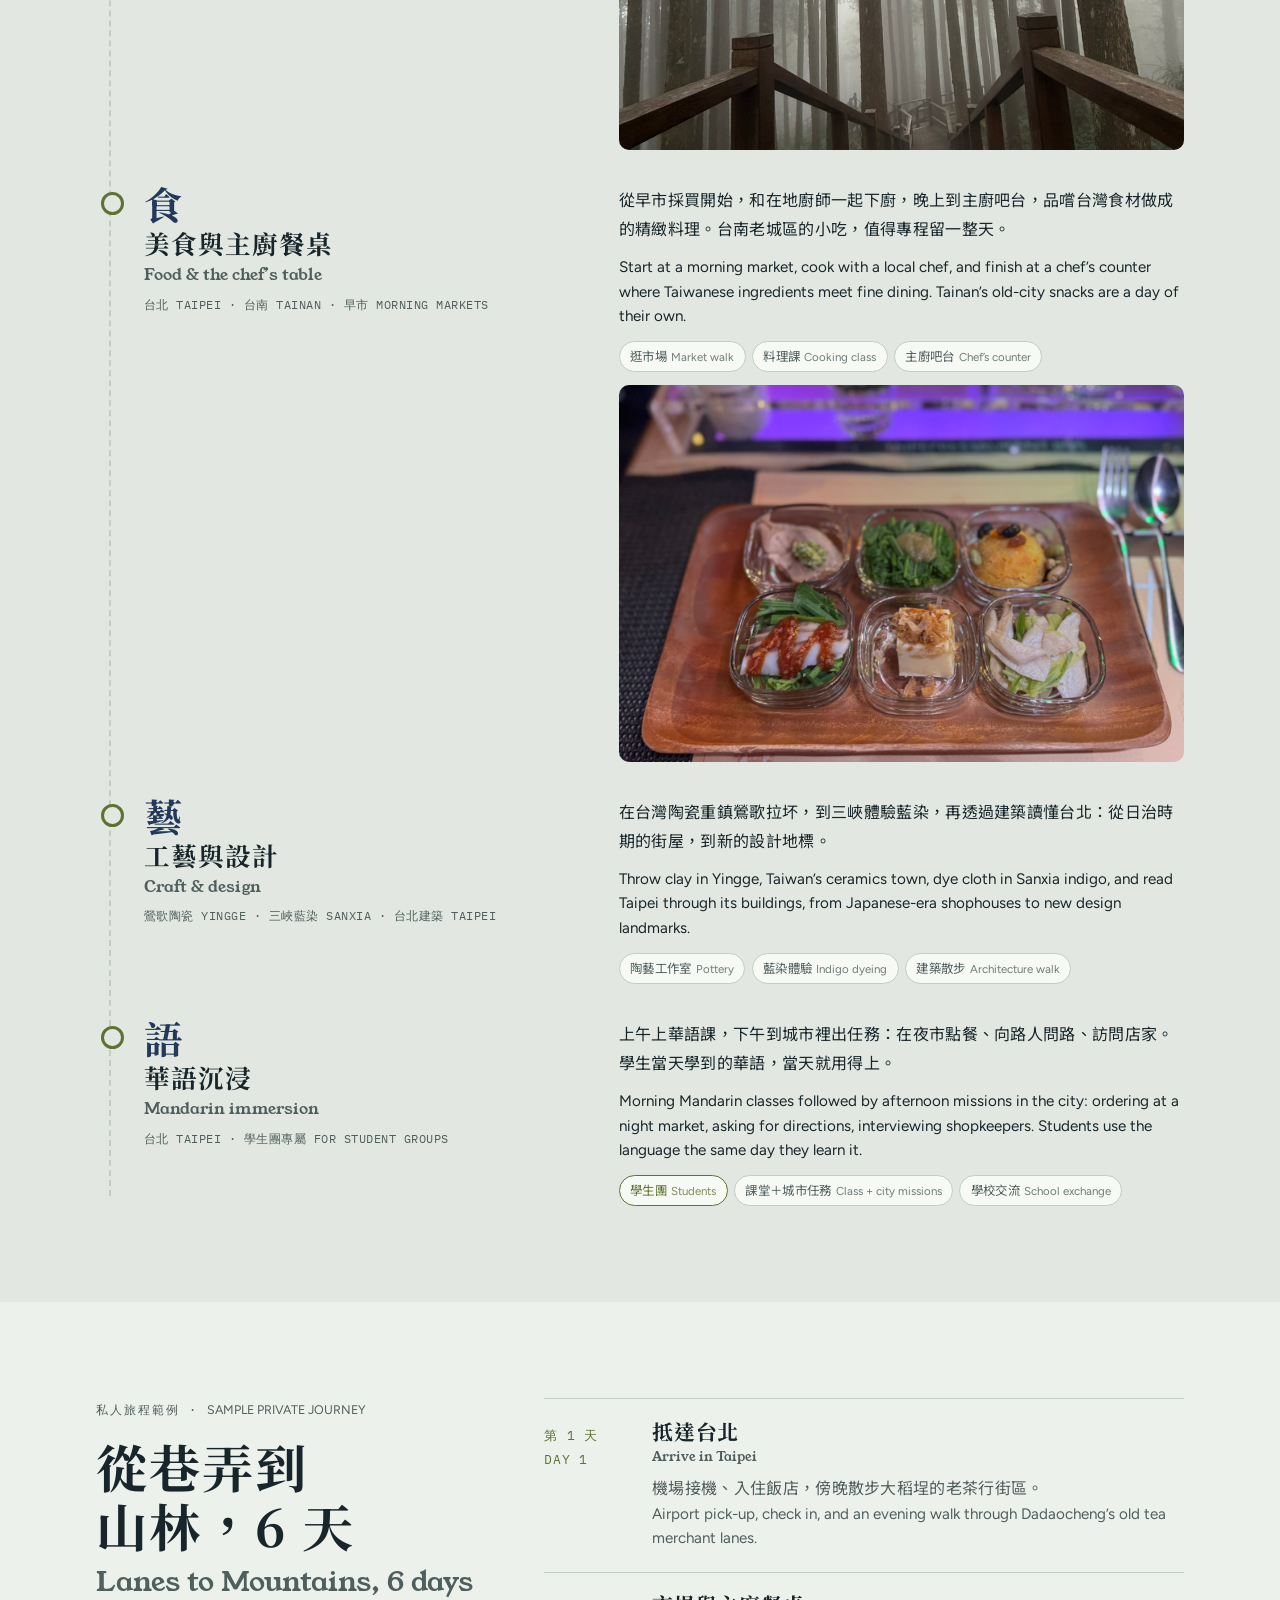
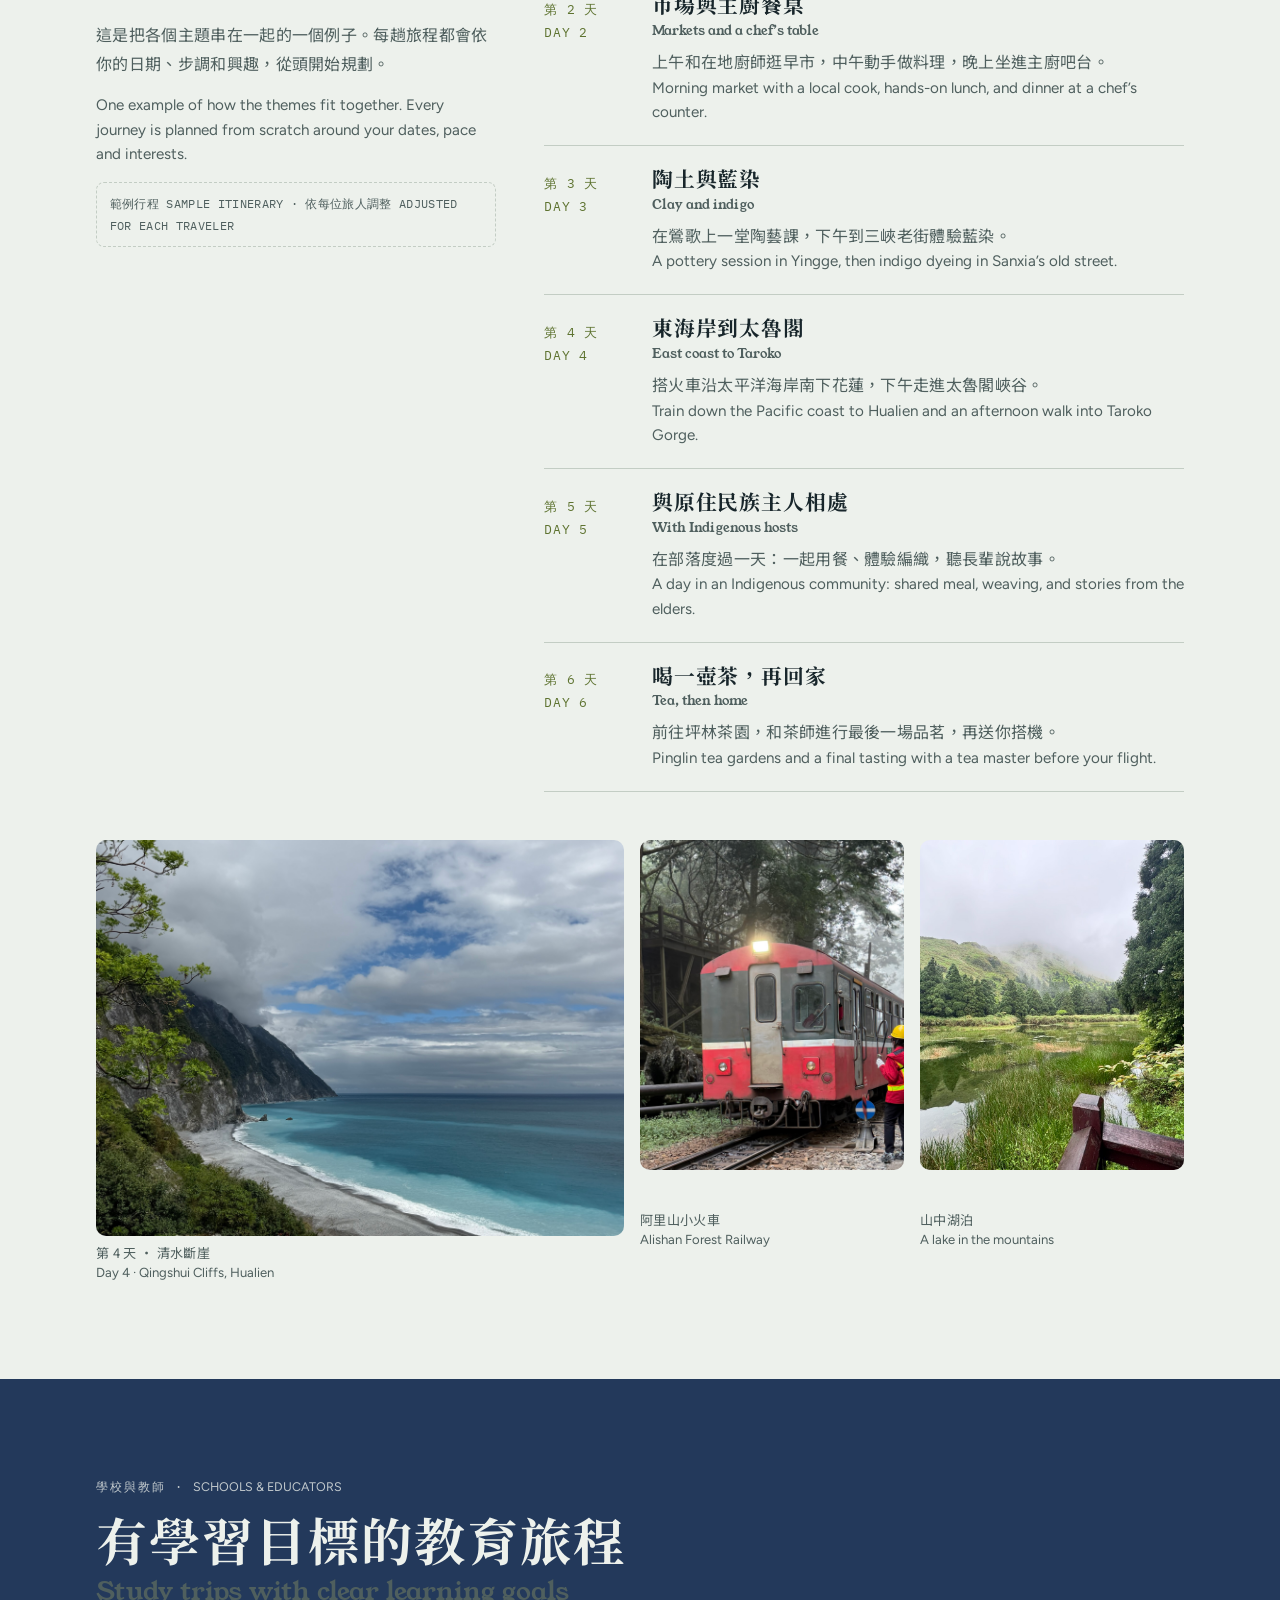
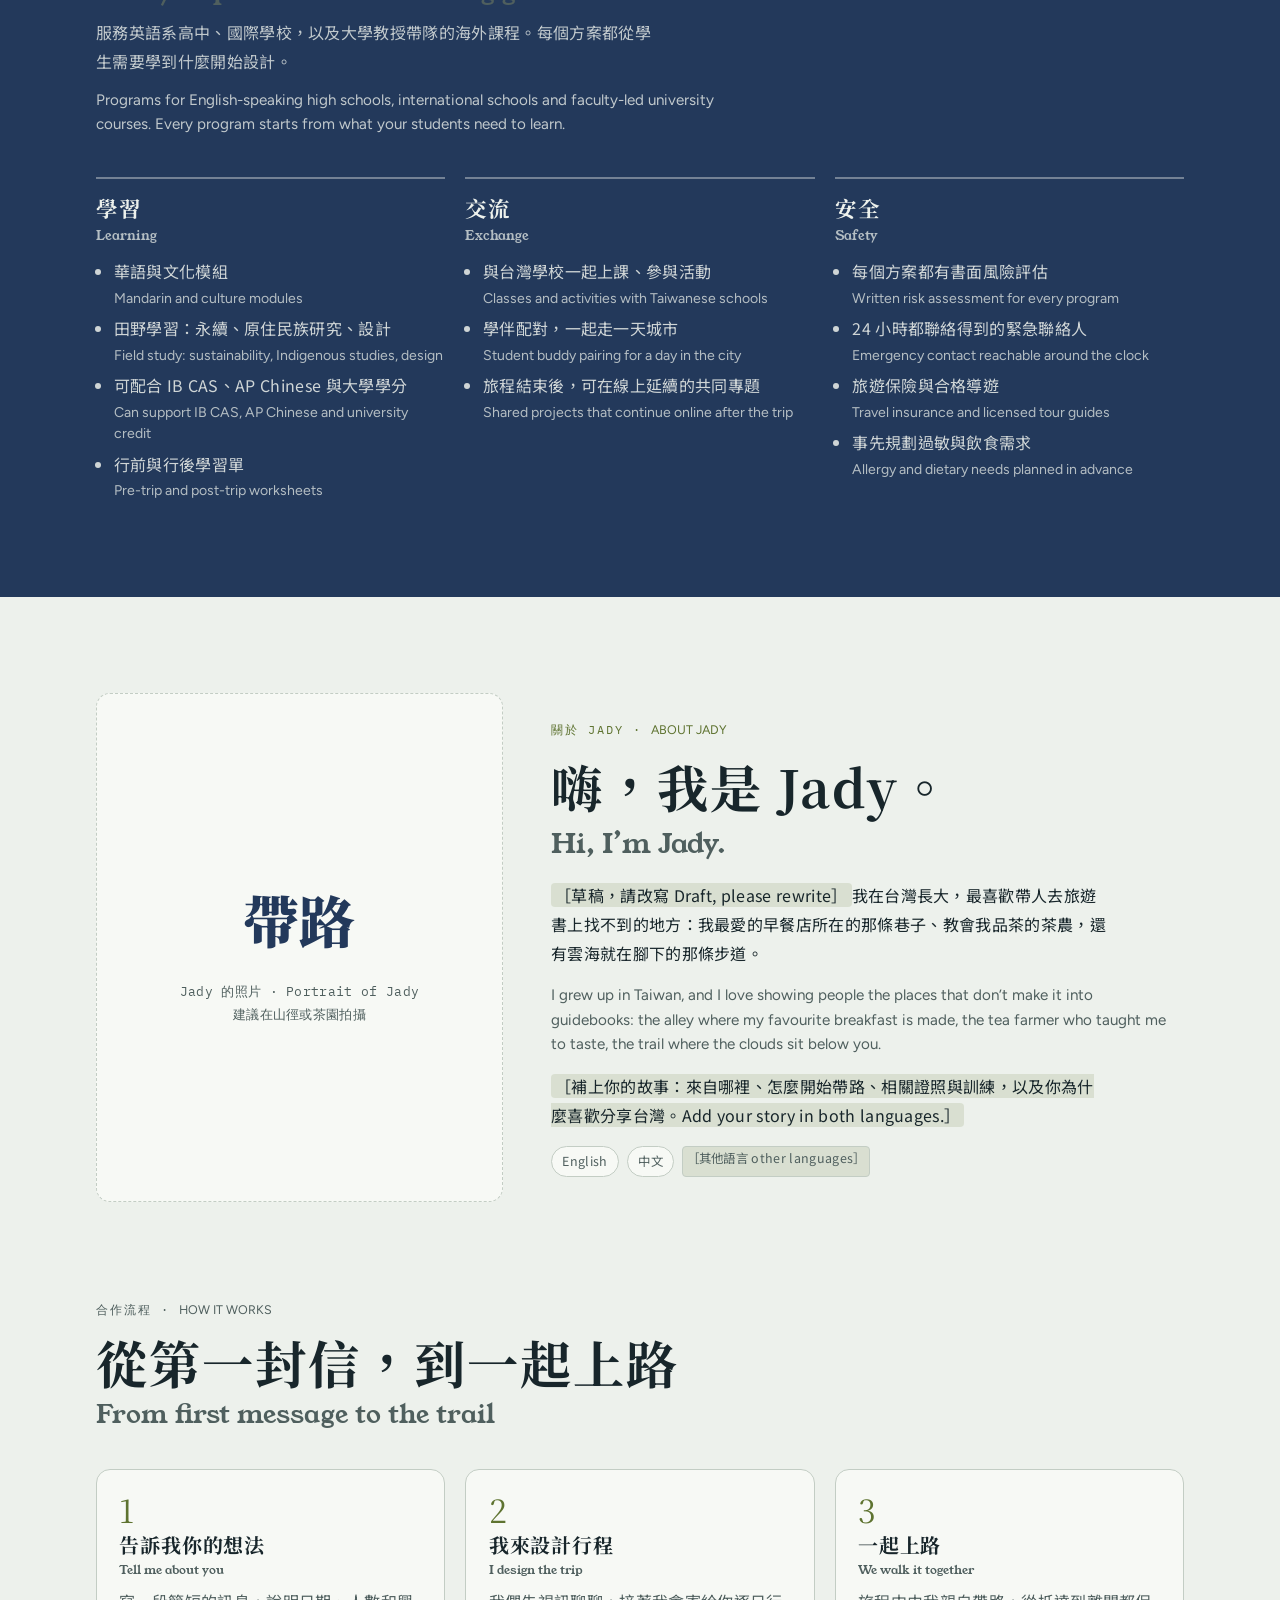
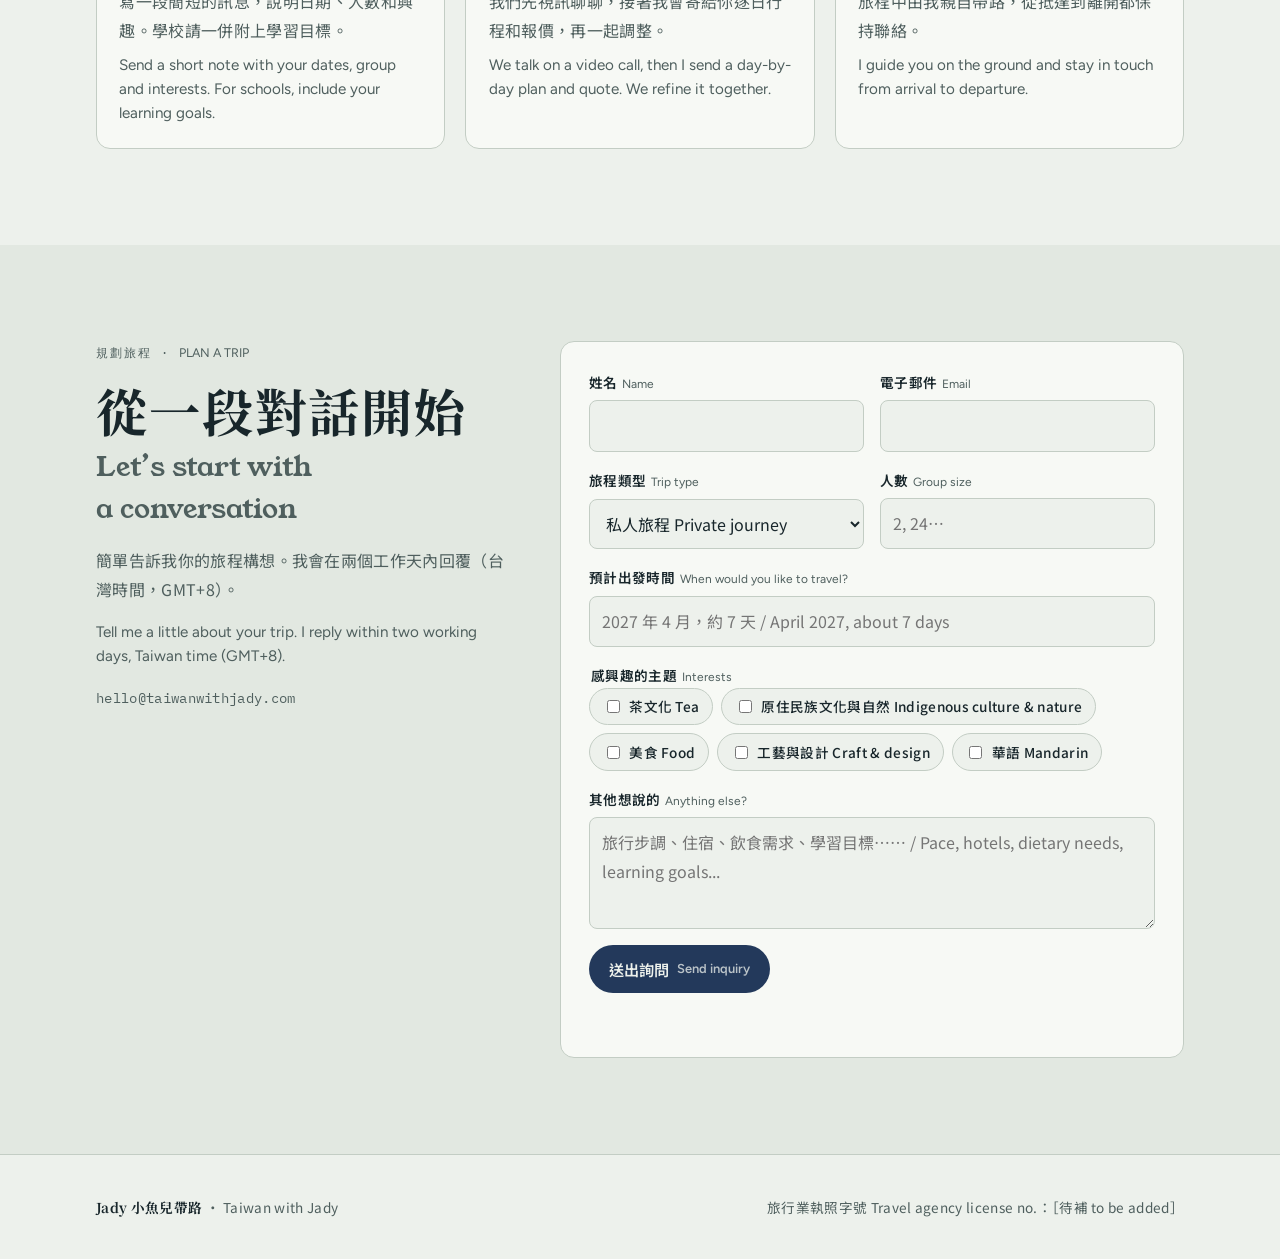
==== commit 81d8fe56: "Remove the credentials block Co-Authored-By: Claude Opus 5.5 <noreply@anthropic.com>" ====
--- a/index.html
+++ b/index.html
@@ -252,12 +252,6 @@
         <p class="en-p" lang="en">I grew up in Taiwan, and I love showing people the places that don’t make it into guidebooks: the alley where my favourite breakfast is made, the tea farmer who taught me to taste, the trail where the clouds sit below you.</p>
         <p><span class="placeholder">［補上你的故事：來自哪裡、怎麼開始帶路、相關證照與訓練，以及你為什麼喜歡分享台灣。Add your story in both languages.］</span></p>
         <div class="lang"><span class="tag">English</span><span class="tag">中文</span><span class="tag placeholder">［其他語言 other languages］</span></div>
-        <p class="eyebrow" style="margin-top:.6rem">證照與聘書 · <span lang="en">Credentials</span></p>
-        <div class="credentials">
-          <a href="photos/credentials/tcsol-certificate.jpg"><figure class="photo"><img src="photos/credentials/tcsol-certificate.jpg" width="1100" height="814" loading="lazy" alt="TCSOL 國際漢語教師資格證書 / TCSOL certificate for teaching Chinese to speakers of other languages"><figcaption>國際漢語教師證書<span lang="en">TCSOL certificate</span></figcaption></figure></a>
-          <a href="photos/credentials/tquk-diploma.jpg"><figure class="photo"><img src="photos/credentials/tquk-diploma.jpg" width="795" height="1100" loading="lazy" alt="TQUK 對外華語教學文憑 / TQUK diploma in teaching Chinese to speakers of other languages"><figcaption>英國 TQUK 華語教學文憑<span lang="en">TQUK diploma, Level 3</span></figcaption></figure></a>
-          <a href="photos/credentials/taipei-guide-association.jpg"><figure class="photo"><img src="photos/credentials/taipei-guide-association.jpg" width="776" height="1100" loading="lazy" alt="臺北市觀光導遊協會理事聘書 / Appointment letter as director of the Taipei Tourist Guide Association"><figcaption>臺北市觀光導遊協會理事<span lang="en">Director, Taipei Tourist Guide Association</span></figcaption></figure></a>
-        </div>
       </div>
     </div>
   </section>
--- a/styles.css
+++ b/styles.css
@@ -235,14 +235,11 @@
 .gallery{display:grid;grid-template-columns:2fr 1fr 1fr;gap:1rem}
 .gallery .photo img{aspect-ratio:4/5}
 .gallery .photo.wide img{aspect-ratio:auto;height:100%;min-height:100%}
-.credentials{display:grid;grid-template-columns:repeat(3,minmax(0,1fr));gap:.8rem;margin-top:.5rem}
-.credentials img{aspect-ratio:3/4;object-fit:cover;border:1px solid var(--line)}
 @media (max-width:860px){
   .gallery{grid-template-columns:1fr 1fr}
   .gallery .photo.wide{grid-column:1/-1}
   .gallery .photo.wide img{aspect-ratio:3/2;height:auto;min-height:0}
 }
-@media (max-width:600px){ .credentials{grid-template-columns:repeat(3,minmax(0,1fr));gap:.5rem} }
 
 /* ---------- Fish mark (小魚兒) replaces the red seal ---------- */
 .seal.fish{background:none;width:5.6rem;height:auto;border-radius:0;transform:rotate(-8deg);margin-top:.6rem}
